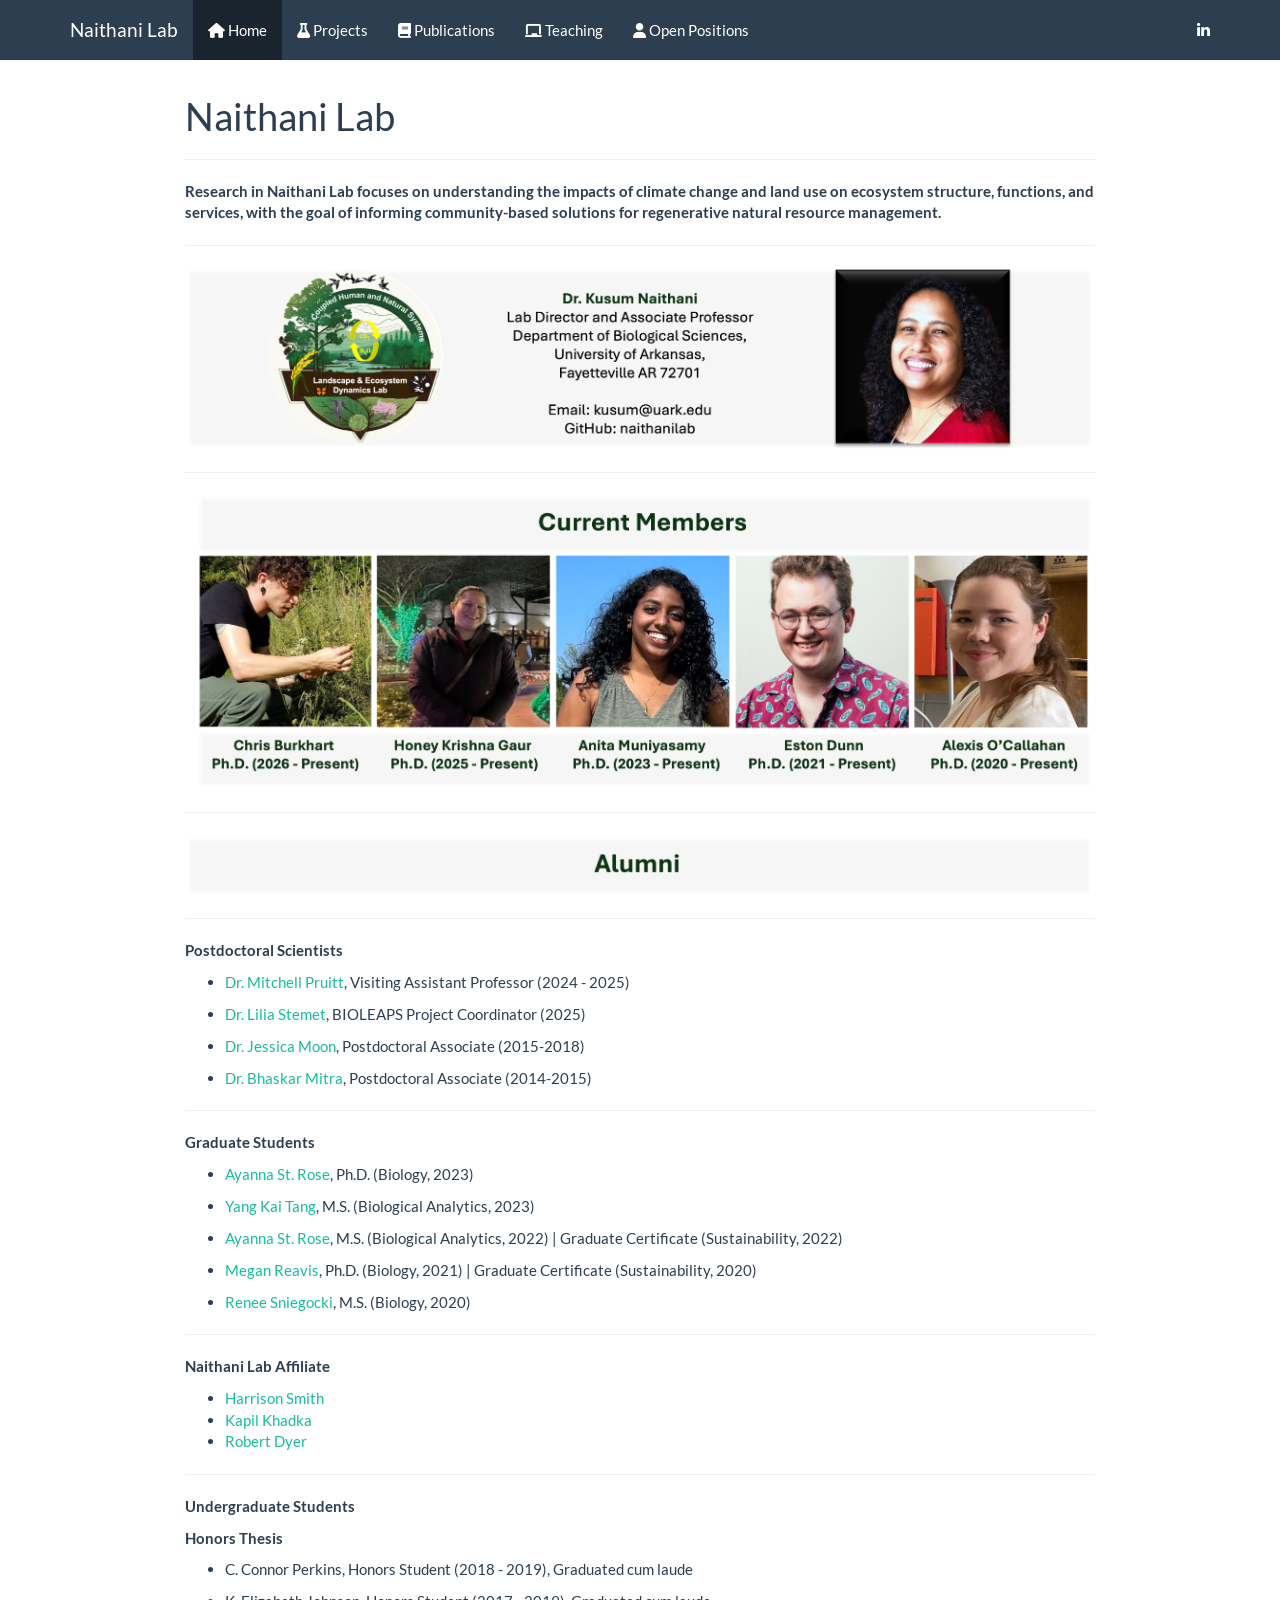
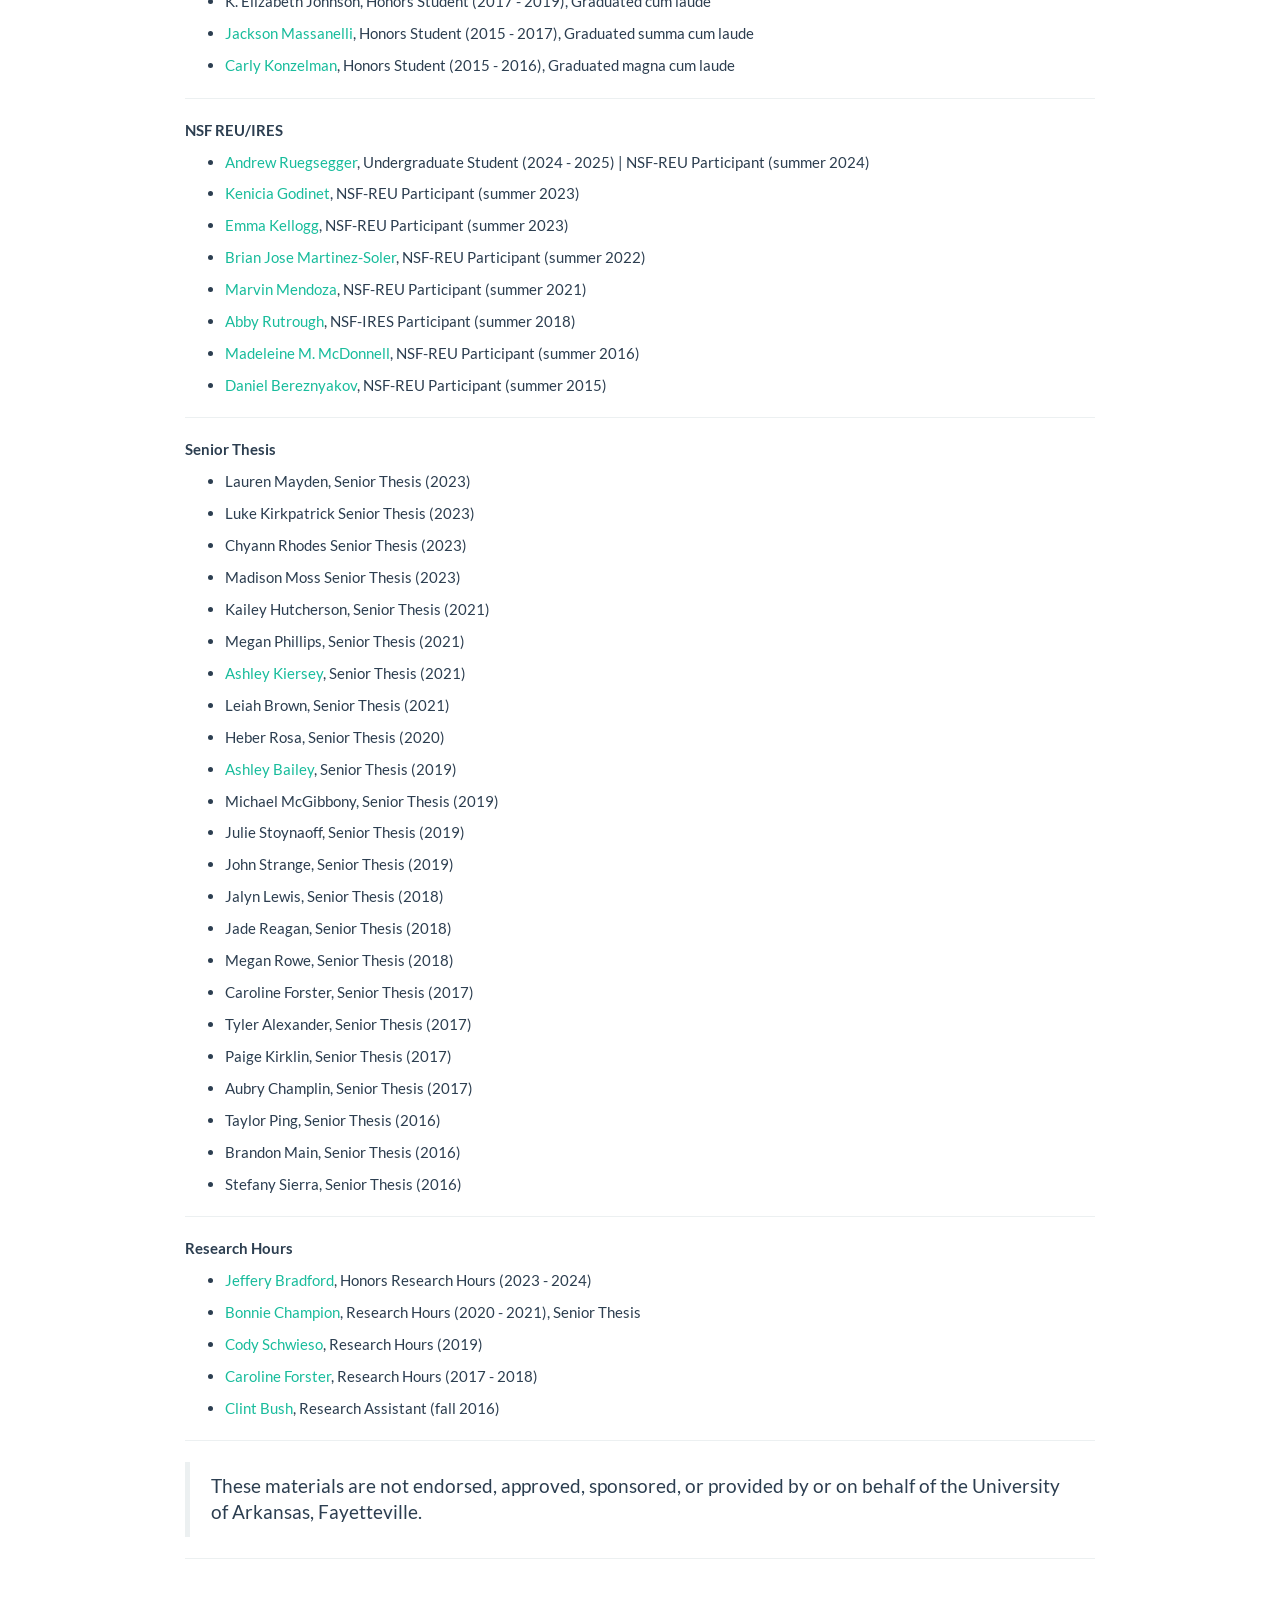
==== docs/index.html @ e6f2551a "update" ====
<!DOCTYPE html>

<html>

<head>

<meta charset="utf-8" />
<meta name="generator" content="pandoc" />
<meta http-equiv="X-UA-Compatible" content="IE=EDGE" />




<title>Naithani Lab</title>

<script src="site_libs/header-attrs-2.30/header-attrs.js"></script>
<script src="site_libs/jquery-3.6.0/jquery-3.6.0.min.js"></script>
<meta name="viewport" content="width=device-width, initial-scale=1" />
<link href="site_libs/bootstrap-3.3.5/css/flatly.min.css" rel="stylesheet" />
<script src="site_libs/bootstrap-3.3.5/js/bootstrap.min.js"></script>
<script src="site_libs/bootstrap-3.3.5/shim/html5shiv.min.js"></script>
<script src="site_libs/bootstrap-3.3.5/shim/respond.min.js"></script>
<style>h1 {font-size: 34px;}
       h1.title {font-size: 38px;}
       h2 {font-size: 30px;}
       h3 {font-size: 24px;}
       h4 {font-size: 18px;}
       h5 {font-size: 16px;}
       h6 {font-size: 12px;}
       code {color: inherit; background-color: rgba(0, 0, 0, 0.04);}
       pre:not([class]) { background-color: white }</style>
<script src="site_libs/navigation-1.1/tabsets.js"></script>
<link href="site_libs/highlightjs-9.12.0/default.css" rel="stylesheet" />
<script src="site_libs/highlightjs-9.12.0/highlight.js"></script>
<link href="site_libs/font-awesome-6.5.2/css/all.min.css" rel="stylesheet" />
<link href="site_libs/font-awesome-6.5.2/css/v4-shims.min.css" rel="stylesheet" />

<style type="text/css">
  code{white-space: pre-wrap;}
  span.smallcaps{font-variant: small-caps;}
  span.underline{text-decoration: underline;}
  div.column{display: inline-block; vertical-align: top; width: 50%;}
  div.hanging-indent{margin-left: 1.5em; text-indent: -1.5em;}
  ul.task-list{list-style: none;}
    </style>

<style type="text/css">code{white-space: pre;}</style>
<script type="text/javascript">
if (window.hljs) {
  hljs.configure({languages: []});
  hljs.initHighlightingOnLoad();
  if (document.readyState && document.readyState === "complete") {
    window.setTimeout(function() { hljs.initHighlighting(); }, 0);
  }
}
</script>









<style type = "text/css">
.main-container {
  max-width: 940px;
  margin-left: auto;
  margin-right: auto;
}
img {
  max-width:100%;
}
.tabbed-pane {
  padding-top: 12px;
}
.html-widget {
  margin-bottom: 20px;
}
button.code-folding-btn:focus {
  outline: none;
}
summary {
  display: list-item;
}
details > summary > p:only-child {
  display: inline;
}
pre code {
  padding: 0;
}
</style>


<style type="text/css">
.dropdown-submenu {
  position: relative;
}
.dropdown-submenu>.dropdown-menu {
  top: 0;
  left: 100%;
  margin-top: -6px;
  margin-left: -1px;
  border-radius: 0 6px 6px 6px;
}
.dropdown-submenu:hover>.dropdown-menu {
  display: block;
}
.dropdown-submenu>a:after {
  display: block;
  content: " ";
  float: right;
  width: 0;
  height: 0;
  border-color: transparent;
  border-style: solid;
  border-width: 5px 0 5px 5px;
  border-left-color: #cccccc;
  margin-top: 5px;
  margin-right: -10px;
}
.dropdown-submenu:hover>a:after {
  border-left-color: #adb5bd;
}
.dropdown-submenu.pull-left {
  float: none;
}
.dropdown-submenu.pull-left>.dropdown-menu {
  left: -100%;
  margin-left: 10px;
  border-radius: 6px 0 6px 6px;
}
</style>

<script type="text/javascript">
// manage active state of menu based on current page
$(document).ready(function () {
  // active menu anchor
  href = window.location.pathname
  href = href.substr(href.lastIndexOf('/') + 1)
  if (href === "")
    href = "index.html";
  var menuAnchor = $('a[href="' + href + '"]');

  // mark the anchor link active (and if it's in a dropdown, also mark that active)
  var dropdown = menuAnchor.closest('li.dropdown');
  if (window.bootstrap) { // Bootstrap 4+
    menuAnchor.addClass('active');
    dropdown.find('> .dropdown-toggle').addClass('active');
  } else { // Bootstrap 3
    menuAnchor.parent().addClass('active');
    dropdown.addClass('active');
  }

  // Navbar adjustments
  var navHeight = $(".navbar").first().height() + 15;
  var style = document.createElement('style');
  var pt = "padding-top: " + navHeight + "px; ";
  var mt = "margin-top: -" + navHeight + "px; ";
  var css = "";
  // offset scroll position for anchor links (for fixed navbar)
  for (var i = 1; i <= 6; i++) {
    css += ".section h" + i + "{ " + pt + mt + "}\n";
  }
  style.innerHTML = "body {" + pt + "padding-bottom: 40px; }\n" + css;
  document.head.appendChild(style);
});
</script>

<!-- tabsets -->

<style type="text/css">
.tabset-dropdown > .nav-tabs {
  display: inline-table;
  max-height: 500px;
  min-height: 44px;
  overflow-y: auto;
  border: 1px solid #ddd;
  border-radius: 4px;
}

.tabset-dropdown > .nav-tabs > li.active:before, .tabset-dropdown > .nav-tabs.nav-tabs-open:before {
  content: "\e259";
  font-family: 'Glyphicons Halflings';
  display: inline-block;
  padding: 10px;
  border-right: 1px solid #ddd;
}

.tabset-dropdown > .nav-tabs.nav-tabs-open > li.active:before {
  content: "\e258";
  font-family: 'Glyphicons Halflings';
  border: none;
}

.tabset-dropdown > .nav-tabs > li.active {
  display: block;
}

.tabset-dropdown > .nav-tabs > li > a,
.tabset-dropdown > .nav-tabs > li > a:focus,
.tabset-dropdown > .nav-tabs > li > a:hover {
  border: none;
  display: inline-block;
  border-radius: 4px;
  background-color: transparent;
}

.tabset-dropdown > .nav-tabs.nav-tabs-open > li {
  display: block;
  float: none;
}

.tabset-dropdown > .nav-tabs > li {
  display: none;
}
</style>

<!-- code folding -->




</head>

<body>


<div class="container-fluid main-container">




<div class="navbar navbar-default  navbar-fixed-top" role="navigation">
  <div class="container">
    <div class="navbar-header">
      <button type="button" class="navbar-toggle collapsed" data-toggle="collapse" data-bs-toggle="collapse" data-target="#navbar" data-bs-target="#navbar">
        <span class="icon-bar"></span>
        <span class="icon-bar"></span>
        <span class="icon-bar"></span>
      </button>
      <a class="navbar-brand" href="index.html">Naithani Lab</a>
    </div>
    <div id="navbar" class="navbar-collapse collapse">
      <ul class="nav navbar-nav">
        <li>
  <a href="index.html">
    <span class="fa fa-home"></span>
     
    Home
  </a>
</li>
<li>
  <a href="Projects.html">
    <span class="fa fa-flask"></span>
     
    Projects
  </a>
</li>
<li>
  <a href="Publications.html">
    <span class="fa fa-book"></span>
     
    Publications
  </a>
</li>
<li>
  <a href="Teaching.html">
    <span class="fa fa-chalkboard"></span>
     
    Teaching
  </a>
</li>
<li>
  <a href="Positions.html">
    <span class="fa fa-user"></span>
     
    Open Positions
  </a>
</li>
      </ul>
      <ul class="nav navbar-nav navbar-right">
        <li>
  <a href="https://www.linkedin.com/in/kusum-naithani-834ba013a/">
    <span class="fa fa-linkedin"></span>
     
  </a>
</li>
      </ul>
    </div><!--/.nav-collapse -->
  </div><!--/.container -->
</div><!--/.navbar -->

<div id="header">



<h1 class="title toc-ignore">Naithani Lab</h1>

</div>


<hr />
<p><strong>Research in Naithani Lab focuses on understanding the impacts
of climate change and land use on ecosystem structure, functions, and
services, with the goal of informing community-based solutions for
regenerative natural resource management.</strong></p>
<hr />
<p><img src="images/kusum.png" alt="" width="100%" style="display: block; margin: auto;" /></p>
<hr />
<p><img src="images/People.png" alt="" width="100%" style="display: block; margin: auto;" /></p>
<hr />
<p><img src="images/alumni.png" alt="" width="100%" style="display: block; margin: auto;" /></p>
<hr />
<p><strong>Postdoctoral Scientists</strong></p>
<ul>
<li><p><a
href="https://www.linkedin.com/in/mitchell-pruitt-ph-d-32411b59/">Dr. Mitchell
Pruitt</a>, Visiting Assistant Professor (2024 - 2025)</p></li>
<li><p><a href="https://www.linkedin.com/in/liliastemet/">Dr. Lilia
Stemet</a>, BIOLEAPS Project Coordinator (2025)</p></li>
<li><p><a
href="https://sites.google.com/view/jessicabmoon/people?authuser=0">Dr. Jessica
Moon</a>, Postdoctoral Associate (2015-2018)</p></li>
<li><p><a
href="https://www.linkedin.com/in/bhaskar-mitra-0652b227/">Dr. Bhaskar
Mitra</a>, Postdoctoral Associate (2014-2015)</p></li>
</ul>
<hr />
<p><strong>Graduate Students</strong></p>
<ul>
<li><p><a href="https://www.linkedin.com/in/strose-ayanna/">Ayanna
St. Rose</a>, Ph.D. (Biology, 2023)</p></li>
<li><p><a href="https://www.linkedin.com/in/yangkaitang/">Yang Kai
Tang</a>, M.S. (Biological Analytics, 2023)</p></li>
<li><p><a href="https://www.linkedin.com/in/strose-ayanna/">Ayanna
St. Rose</a>, M.S. (Biological Analytics, 2022) | Graduate Certificate
(Sustainability, 2022)</p></li>
<li><p><a href="https://www.linkedin.com/in/megan-reavis/">Megan
Reavis</a>, Ph.D. (Biology, 2021) | Graduate Certificate
(Sustainability, 2020)</p></li>
<li><p><a
href="https://www.linkedin.com/in/renee-sniegocki-55a557227/">Renee
Sniegocki</a>, M.S. (Biology, 2020)</p></li>
</ul>
<hr />
<p><strong>Naithani Lab Affiliate</strong></p>
<ul>
<li><a href="https://www.linkedin.com/in/harrison-w-smith/">Harrison
Smith</a></li>
<li><a href="https://www.linkedin.com/in/kapil-khadka-5898671b9/">Kapil
Khadka</a></li>
<li><a href="https://www.linkedin.com/in/robert-dyer-a64771231/">Robert
Dyer</a></li>
</ul>
<hr />
<p><strong>Undergraduate Students</strong></p>
<p><strong>Honors Thesis</strong></p>
<ul>
<li><p>C. Connor Perkins, Honors Student (2018 - 2019), Graduated cum
laude</p></li>
<li><p>K. Elizabeth Johnson, Honors Student (2017 - 2019), Graduated cum
laude</p></li>
<li><p><a
href="https://www.pearlandpediatrics.com/jackson-massanelli-md-faap">Jackson
Massanelli</a>, Honors Student (2015 - 2017), Graduated summa cum
laude</p></li>
<li><p><a
href="https://www.linkedin.com/in/carly-konzelman-863a7a1a1/">Carly
Konzelman</a>, Honors Student (2015 - 2016), Graduated magna cum
laude</p></li>
</ul>
<hr />
<p><strong>NSF REU/IRES</strong></p>
<ul>
<li><p><a
href="https://www.linkedin.com/in/andrew-ruegsegger-0431202ab/">Andrew
Ruegsegger</a>, Undergraduate Student (2024 - 2025) | NSF-REU
Participant (summer 2024)</p></li>
<li><p><a
href="https://www.linkedin.com/in/kenicia-godinet-b5a3a1301/">Kenicia
Godinet</a>, NSF-REU Participant (summer 2023)</p></li>
<li><p><a href="https://www.linkedin.com/in/emma-kellogg01/">Emma
Kellogg</a>, NSF-REU Participant (summer 2023)</p></li>
<li><p><a
href="https://www.linkedin.com/in/brian-mart%C3%ADnez-soler-986a1b223/">Brian
Jose Martinez-Soler</a>, NSF-REU Participant (summer 2022)</p></li>
<li><p><a
href="https://isletimmunoengineering.miami.edu/people/graduate-students/index.html">Marvin
Mendoza</a>, NSF-REU Participant (summer 2021)</p></li>
<li><p><a
href="https://www.linkedin.com/in/abigail-rutrough-694655139/">Abby
Rutrough</a>, NSF-IRES Participant (summer 2018)</p></li>
<li><p><a
href="https://www.linkedin.com/in/mmeadowsmcdonnell/">Madeleine M.
McDonnell</a>, NSF-REU Participant (summer 2016)</p></li>
<li><p><a href="https://www.linkedin.com/in/dbereznyakov/">Daniel
Bereznyakov</a>, NSF-REU Participant (summer 2015)</p></li>
</ul>
<hr />
<p><strong>Senior Thesis</strong></p>
<ul>
<li><p>Lauren Mayden, Senior Thesis (2023)</p></li>
<li><p>Luke Kirkpatrick Senior Thesis (2023)</p></li>
<li><p>Chyann Rhodes Senior Thesis (2023)</p></li>
<li><p>Madison Moss Senior Thesis (2023)</p></li>
<li><p>Kailey Hutcherson, Senior Thesis (2021)</p></li>
<li><p>Megan Phillips, Senior Thesis (2021)</p></li>
<li><p><a
href="https://www.linkedin.com/in/ashley-kiersey-paschal-5189436a/">Ashley
Kiersey</a>, Senior Thesis (2021)</p></li>
<li><p>Leiah Brown, Senior Thesis (2021)</p></li>
<li><p>Heber Rosa, Senior Thesis (2020)</p></li>
<li><p><a
href="https://www.linkedin.com/in/ashley-bailey-27a226198/">Ashley
Bailey</a>, Senior Thesis (2019)</p></li>
<li><p>Michael McGibbony, Senior Thesis (2019)</p></li>
<li><p>Julie Stoynaoff, Senior Thesis (2019)</p></li>
<li><p>John Strange, Senior Thesis (2019)</p></li>
<li><p>Jalyn Lewis, Senior Thesis (2018)</p></li>
<li><p>Jade Reagan, Senior Thesis (2018)</p></li>
<li><p>Megan Rowe, Senior Thesis (2018)</p></li>
<li><p>Caroline Forster, Senior Thesis (2017)</p></li>
<li><p>Tyler Alexander, Senior Thesis (2017)</p></li>
<li><p>Paige Kirklin, Senior Thesis (2017)</p></li>
<li><p>Aubry Champlin, Senior Thesis (2017)</p></li>
<li><p>Taylor Ping, Senior Thesis (2016)</p></li>
<li><p>Brandon Main, Senior Thesis (2016)</p></li>
<li><p>Stefany Sierra, Senior Thesis (2016)</p></li>
</ul>
<hr />
<p><strong>Research Hours</strong></p>
<ul>
<li><p><a
href="https://www.linkedin.com/in/jeffrey-bradford-46a373308/">Jeffery
Bradford</a>, Honors Research Hours (2023 - 2024)</p></li>
<li><p><a
href="https://www.linkedin.com/in/bonnie-champion-b0a670147/">Bonnie
Champion</a>, Research Hours (2020 - 2021), Senior Thesis</p></li>
<li><p><a
href="https://www.linkedin.com/in/cody-schwieso-146b18183/">Cody
Schwieso</a>, Research Hours (2019)</p></li>
<li><p><a
href="https://www.linkedin.com/in/caroline-forster-917878160/">Caroline
Forster</a>, Research Hours (2017 - 2018)</p></li>
<li><p><a href="https://www.linkedin.com/in/clint-bush-00ba86162/">Clint
Bush</a>, Research Assistant (fall 2016)</p></li>
</ul>
<hr />
<blockquote>
<p>These materials are not endorsed, approved, sponsored, or provided by
or on behalf of the University of Arkansas, Fayetteville.</p>
</blockquote>
<hr />




</div>

<script>

// add bootstrap table styles to pandoc tables
function bootstrapStylePandocTables() {
  $('tr.odd').parent('tbody').parent('table').addClass('table table-condensed');
}
$(document).ready(function () {
  bootstrapStylePandocTables();
});


</script>

<!-- tabsets -->

<script>
$(document).ready(function () {
  window.buildTabsets("TOC");
});

$(document).ready(function () {
  $('.tabset-dropdown > .nav-tabs > li').click(function () {
    $(this).parent().toggleClass('nav-tabs-open');
  });
});
</script>

<!-- code folding -->


<!-- dynamically load mathjax for compatibility with self-contained -->
<script>
  (function () {
    var script = document.createElement("script");
    script.type = "text/javascript";
    script.src  = "https://mathjax.rstudio.com/latest/MathJax.js?config=TeX-AMS-MML_HTMLorMML";
    document.getElementsByTagName("head")[0].appendChild(script);
  })();
</script>

</body>
</html>
---- docs/site_libs/bootstrap-3.3.5/css/flatly.min.css ----
@font-face {
  font-family: 'Lato';
  font-style: normal;
  font-weight: 400;
  src: url(fonts/Lato.ttf) format('truetype');
}
@font-face {
  font-family: 'Lato';
  font-style: normal;
  font-weight: 700;
  src: url(fonts/LatoBold.ttf) format('truetype');
}
@font-face {
  font-family: 'Lato';
  font-style: italic;
  font-weight: 400;
  src: url(fonts/LatoItalic.ttf) format('truetype');
}

/*!
 * bootswatch v3.3.6
 * Homepage: http://bootswatch.com
 * Copyright 2012-2015 Thomas Park
 * Licensed under MIT
 * Based on Bootstrap
*//*!
 * Bootstrap v3.3.6 (http://getbootstrap.com)
 * Copyright 2011-2015 Twitter, Inc.
 * Licensed under MIT (https://github.com/twbs/bootstrap/blob/master/LICENSE)
 *//*! normalize.css v3.0.3 | MIT License | github.com/necolas/normalize.css */html{font-family:sans-serif;-ms-text-size-adjust:100%;-webkit-text-size-adjust:100%}body{margin:0}article,aside,details,figcaption,figure,footer,header,hgroup,main,menu,nav,section,summary{display:block}audio,canvas,progress,video{display:inline-block;vertical-align:baseline}audio:not([controls]){display:none;height:0}[hidden],template{display:none}a{background-color:transparent}a:active,a:hover{outline:0}abbr[title]{border-bottom:1px dotted}b,strong{font-weight:bold}dfn{font-style:italic}h1{font-size:2em;margin:0.67em 0}mark{background:#ff0;color:#000}small{font-size:80%}sub,sup{font-size:75%;line-height:0;position:relative;vertical-align:baseline}sup{top:-0.5em}sub{bottom:-0.25em}img{border:0}svg:not(:root){overflow:hidden}figure{margin:1em 40px}hr{-webkit-box-sizing:content-box;-moz-box-sizing:content-box;box-sizing:content-box;height:0}pre{overflow:auto}code,kbd,pre,samp{font-family:monospace, monospace;font-size:1em}button,input,optgroup,select,textarea{color:inherit;font:inherit;margin:0}button{overflow:visible}button,select{text-transform:none}button,html input[type="button"],input[type="reset"],input[type="submit"]{-webkit-appearance:button;cursor:pointer}button[disabled],html input[disabled]{cursor:default}button::-moz-focus-inner,input::-moz-focus-inner{border:0;padding:0}input{line-height:normal}input[type="checkbox"],input[type="radio"]{-webkit-box-sizing:border-box;-moz-box-sizing:border-box;box-sizing:border-box;padding:0}input[type="number"]::-webkit-inner-spin-button,input[type="number"]::-webkit-outer-spin-button{height:auto}input[type="search"]{-webkit-appearance:textfield;-webkit-box-sizing:content-box;-moz-box-sizing:content-box;box-sizing:content-box}input[type="search"]::-webkit-search-cancel-button,input[type="search"]::-webkit-search-decoration{-webkit-appearance:none}fieldset{border:1px solid #c0c0c0;margin:0 2px;padding:0.35em 0.625em 0.75em}legend{border:0;padding:0}textarea{overflow:auto}optgroup{font-weight:bold}table{border-collapse:collapse;border-spacing:0}td,th{padding:0}/*! Source: https://github.com/h5bp/html5-boilerplate/blob/master/src/css/main.css */@media print{*,*:before,*:after{background:transparent !important;color:#000 !important;-webkit-box-shadow:none !important;box-shadow:none !important;text-shadow:none !important}a,a:visited{text-decoration:underline}a[href]:after{content:" (" attr(href) ")"}abbr[title]:after{content:" (" attr(title) ")"}a[href^="#"]:after,a[href^="javascript:"]:after{content:""}pre,blockquote{border:1px solid #999;page-break-inside:avoid}thead{display:table-header-group}tr,img{page-break-inside:avoid}img{max-width:100% !important}p,h2,h3{orphans:3;widows:3}h2,h3{page-break-after:avoid}.navbar{display:none}.btn>.caret,.dropup>.btn>.caret{border-top-color:#000 !important}.label{border:1px solid #000}.table{border-collapse:collapse !important}.table td,.table th{background-color:#fff !important}.table-bordered th,.table-bordered td{border:1px solid #ddd !important}}@font-face{font-family:'Glyphicons Halflings';src:url('../fonts/glyphicons-halflings-regular.eot');src:url('../fonts/glyphicons-halflings-regular.eot?#iefix') format('embedded-opentype'),url('../fonts/glyphicons-halflings-regular.woff') format('woff'),url('../fonts/glyphicons-halflings-regular.ttf') format('truetype'),url('../fonts/glyphicons-halflings-regular.svg#glyphicons_halflingsregular') format('svg')}.glyphicon{position:relative;top:1px;display:inline-block;font-family:'Glyphicons Halflings';font-style:normal;font-weight:normal;line-height:1;-webkit-font-smoothing:antialiased;-moz-osx-font-smoothing:grayscale}.glyphicon-asterisk:before{content:"\002a"}.glyphicon-plus:before{content:"\002b"}.glyphicon-euro:before,.glyphicon-eur:before{content:"\20ac"}.glyphicon-minus:before{content:"\2212"}.glyphicon-cloud:before{content:"\2601"}.glyphicon-envelope:before{content:"\2709"}.glyphicon-pencil:before{content:"\270f"}.glyphicon-glass:before{content:"\e001"}.glyphicon-music:before{content:"\e002"}.glyphicon-search:before{content:"\e003"}.glyphicon-heart:before{content:"\e005"}.glyphicon-star:before{content:"\e006"}.glyphicon-star-empty:before{content:"\e007"}.glyphicon-user:before{content:"\e008"}.glyphicon-film:before{content:"\e009"}.glyphicon-th-large:before{content:"\e010"}.glyphicon-th:before{content:"\e011"}.glyphicon-th-list:before{content:"\e012"}.glyphicon-ok:before{content:"\e013"}.glyphicon-remove:before{content:"\e014"}.glyphicon-zoom-in:before{content:"\e015"}.glyphicon-zoom-out:before{content:"\e016"}.glyphicon-off:before{content:"\e017"}.glyphicon-signal:before{content:"\e018"}.glyphicon-cog:before{content:"\e019"}.glyphicon-trash:before{content:"\e020"}.glyphicon-home:before{content:"\e021"}.glyphicon-file:before{content:"\e022"}.glyphicon-time:before{content:"\e023"}.glyphicon-road:before{content:"\e024"}.glyphicon-download-alt:before{content:"\e025"}.glyphicon-download:before{content:"\e026"}.glyphicon-upload:before{content:"\e027"}.glyphicon-inbox:before{content:"\e028"}.glyphicon-play-circle:before{content:"\e029"}.glyphicon-repeat:before{content:"\e030"}.glyphicon-refresh:before{content:"\e031"}.glyphicon-list-alt:before{content:"\e032"}.glyphicon-lock:before{content:"\e033"}.glyphicon-flag:before{content:"\e034"}.glyphicon-headphones:before{content:"\e035"}.glyphicon-volume-off:before{content:"\e036"}.glyphicon-volume-down:before{content:"\e037"}.glyphicon-volume-up:before{content:"\e038"}.glyphicon-qrcode:before{content:"\e039"}.glyphicon-barcode:before{content:"\e040"}.glyphicon-tag:before{content:"\e041"}.glyphicon-tags:before{content:"\e042"}.glyphicon-book:before{content:"\e043"}.glyphicon-bookmark:before{content:"\e044"}.glyphicon-print:before{content:"\e045"}.glyphicon-camera:before{content:"\e046"}.glyphicon-font:before{content:"\e047"}.glyphicon-bold:before{content:"\e048"}.glyphicon-italic:before{content:"\e049"}.glyphicon-text-height:before{content:"\e050"}.glyphicon-text-width:before{content:"\e051"}.glyphicon-align-left:before{content:"\e052"}.glyphicon-align-center:before{content:"\e053"}.glyphicon-align-right:before{content:"\e054"}.glyphicon-align-justify:before{content:"\e055"}.glyphicon-list:before{content:"\e056"}.glyphicon-indent-left:before{content:"\e057"}.glyphicon-indent-right:before{content:"\e058"}.glyphicon-facetime-video:before{content:"\e059"}.glyphicon-picture:before{content:"\e060"}.glyphicon-map-marker:before{content:"\e062"}.glyphicon-adjust:before{content:"\e063"}.glyphicon-tint:before{content:"\e064"}.glyphicon-edit:before{content:"\e065"}.glyphicon-share:before{content:"\e066"}.glyphicon-check:before{content:"\e067"}.glyphicon-move:before{content:"\e068"}.glyphicon-step-backward:before{content:"\e069"}.glyphicon-fast-backward:before{content:"\e070"}.glyphicon-backward:before{content:"\e071"}.glyphicon-play:before{content:"\e072"}.glyphicon-pause:before{content:"\e073"}.glyphicon-stop:before{content:"\e074"}.glyphicon-forward:before{content:"\e075"}.glyphicon-fast-forward:before{content:"\e076"}.glyphicon-step-forward:before{content:"\e077"}.glyphicon-eject:before{content:"\e078"}.glyphicon-chevron-left:before{content:"\e079"}.glyphicon-chevron-right:before{content:"\e080"}.glyphicon-plus-sign:before{content:"\e081"}.glyphicon-minus-sign:before{content:"\e082"}.glyphicon-remove-sign:before{content:"\e083"}.glyphicon-ok-sign:before{content:"\e084"}.glyphicon-question-sign:before{content:"\e085"}.glyphicon-info-sign:before{content:"\e086"}.glyphicon-screenshot:before{content:"\e087"}.glyphicon-remove-circle:before{content:"\e088"}.glyphicon-ok-circle:before{content:"\e089"}.glyphicon-ban-circle:before{content:"\e090"}.glyphicon-arrow-left:before{content:"\e091"}.glyphicon-arrow-right:before{content:"\e092"}.glyphicon-arrow-up:before{content:"\e093"}.glyphicon-arrow-down:before{content:"\e094"}.glyphicon-share-alt:before{content:"\e095"}.glyphicon-resize-full:before{content:"\e096"}.glyphicon-resize-small:before{content:"\e097"}.glyphicon-exclamation-sign:before{content:"\e101"}.glyphicon-gift:before{content:"\e102"}.glyphicon-leaf:before{content:"\e103"}.glyphicon-fire:before{content:"\e104"}.glyphicon-eye-open:before{content:"\e105"}.glyphicon-eye-close:before{content:"\e106"}.glyphicon-warning-sign:before{content:"\e107"}.glyphicon-plane:before{content:"\e108"}.glyphicon-calendar:before{content:"\e109"}.glyphicon-random:before{content:"\e110"}.glyphicon-comment:before{content:"\e111"}.glyphicon-magnet:before{content:"\e112"}.glyphicon-chevron-up:before{content:"\e113"}.glyphicon-chevron-down:before{content:"\e114"}.glyphicon-retweet:before{content:"\e115"}.glyphicon-shopping-cart:before{content:"\e116"}.glyphicon-folder-close:before{content:"\e117"}.glyphicon-folder-open:before{content:"\e118"}.glyphicon-resize-vertical:before{content:"\e119"}.glyphicon-resize-horizontal:before{content:"\e120"}.glyphicon-hdd:before{content:"\e121"}.glyphicon-bullhorn:before{content:"\e122"}.glyphicon-bell:before{content:"\e123"}.glyphicon-certificate:before{content:"\e124"}.glyphicon-thumbs-up:before{content:"\e125"}.glyphicon-thumbs-down:before{content:"\e126"}.glyphicon-hand-right:before{content:"\e127"}.glyphicon-hand-left:before{content:"\e128"}.glyphicon-hand-up:before{content:"\e129"}.glyphicon-hand-down:before{content:"\e130"}.glyphicon-circle-arrow-right:before{content:"\e131"}.glyphicon-circle-arrow-left:before{content:"\e132"}.glyphicon-circle-arrow-up:before{content:"\e133"}.glyphicon-circle-arrow-down:before{content:"\e134"}.glyphicon-globe:before{content:"\e135"}.glyphicon-wrench:before{content:"\e136"}.glyphicon-tasks:before{content:"\e137"}.glyphicon-filter:before{content:"\e138"}.glyphicon-briefcase:before{content:"\e139"}.glyphicon-fullscreen:before{content:"\e140"}.glyphicon-dashboard:before{content:"\e141"}.glyphicon-paperclip:before{content:"\e142"}.glyphicon-heart-empty:before{content:"\e143"}.glyphicon-link:before{content:"\e144"}.glyphicon-phone:before{content:"\e145"}.glyphicon-pushpin:before{content:"\e146"}.glyphicon-usd:before{content:"\e148"}.glyphicon-gbp:before{content:"\e149"}.glyphicon-sort:before{content:"\e150"}.glyphicon-sort-by-alphabet:before{content:"\e151"}.glyphicon-sort-by-alphabet-alt:before{content:"\e152"}.glyphicon-sort-by-order:before{content:"\e153"}.glyphicon-sort-by-order-alt:before{content:"\e154"}.glyphicon-sort-by-attributes:before{content:"\e155"}.glyphicon-sort-by-attributes-alt:before{content:"\e156"}.glyphicon-unchecked:before{content:"\e157"}.glyphicon-expand:before{content:"\e158"}.glyphicon-collapse-down:before{content:"\e159"}.glyphicon-collapse-up:before{content:"\e160"}.glyphicon-log-in:before{content:"\e161"}.glyphicon-flash:before{content:"\e162"}.glyphicon-log-out:before{content:"\e163"}.glyphicon-new-window:before{content:"\e164"}.glyphicon-record:before{content:"\e165"}.glyphicon-save:before{content:"\e166"}.glyphicon-open:before{content:"\e167"}.glyphicon-saved:before{content:"\e168"}.glyphicon-import:before{content:"\e169"}.glyphicon-export:before{content:"\e170"}.glyphicon-send:before{content:"\e171"}.glyphicon-floppy-disk:before{content:"\e172"}.glyphicon-floppy-saved:before{content:"\e173"}.glyphicon-floppy-remove:before{content:"\e174"}.glyphicon-floppy-save:before{content:"\e175"}.glyphicon-floppy-open:before{content:"\e176"}.glyphicon-credit-card:before{content:"\e177"}.glyphicon-transfer:before{content:"\e178"}.glyphicon-cutlery:before{content:"\e179"}.glyphicon-header:before{content:"\e180"}.glyphicon-compressed:before{content:"\e181"}.glyphicon-earphone:before{content:"\e182"}.glyphicon-phone-alt:before{content:"\e183"}.glyphicon-tower:before{content:"\e184"}.glyphicon-stats:before{content:"\e185"}.glyphicon-sd-video:before{content:"\e186"}.glyphicon-hd-video:before{content:"\e187"}.glyphicon-subtitles:before{content:"\e188"}.glyphicon-sound-stereo:before{content:"\e189"}.glyphicon-sound-dolby:before{content:"\e190"}.glyphicon-sound-5-1:before{content:"\e191"}.glyphicon-sound-6-1:before{content:"\e192"}.glyphicon-sound-7-1:before{content:"\e193"}.glyphicon-copyright-mark:before{content:"\e194"}.glyphicon-registration-mark:before{content:"\e195"}.glyphicon-cloud-download:before{content:"\e197"}.glyphicon-cloud-upload:before{content:"\e198"}.glyphicon-tree-conifer:before{content:"\e199"}.glyphicon-tree-deciduous:before{content:"\e200"}.glyphicon-cd:before{content:"\e201"}.glyphicon-save-file:before{content:"\e202"}.glyphicon-open-file:before{content:"\e203"}.glyphicon-level-up:before{content:"\e204"}.glyphicon-copy:before{content:"\e205"}.glyphicon-paste:before{content:"\e206"}.glyphicon-alert:before{content:"\e209"}.glyphicon-equalizer:before{content:"\e210"}.glyphicon-king:before{content:"\e211"}.glyphicon-queen:before{content:"\e212"}.glyphicon-pawn:before{content:"\e213"}.glyphicon-bishop:before{content:"\e214"}.glyphicon-knight:before{content:"\e215"}.glyphicon-baby-formula:before{content:"\e216"}.glyphicon-tent:before{content:"\26fa"}.glyphicon-blackboard:before{content:"\e218"}.glyphicon-bed:before{content:"\e219"}.glyphicon-apple:before{content:"\f8ff"}.glyphicon-erase:before{content:"\e221"}.glyphicon-hourglass:before{content:"\231b"}.glyphicon-lamp:before{content:"\e223"}.glyphicon-duplicate:before{content:"\e224"}.glyphicon-piggy-bank:before{content:"\e225"}.glyphicon-scissors:before{content:"\e226"}.glyphicon-bitcoin:before{content:"\e227"}.glyphicon-btc:before{content:"\e227"}.glyphicon-xbt:before{content:"\e227"}.glyphicon-yen:before{content:"\00a5"}.glyphicon-jpy:before{content:"\00a5"}.glyphicon-ruble:before{content:"\20bd"}.glyphicon-rub:before{content:"\20bd"}.glyphicon-scale:before{content:"\e230"}.glyphicon-ice-lolly:before{content:"\e231"}.glyphicon-ice-lolly-tasted:before{content:"\e232"}.glyphicon-education:before{content:"\e233"}.glyphicon-option-horizontal:before{content:"\e234"}.glyphicon-option-vertical:before{content:"\e235"}.glyphicon-menu-hamburger:before{content:"\e236"}.glyphicon-modal-window:before{content:"\e237"}.glyphicon-oil:before{content:"\e238"}.glyphicon-grain:before{content:"\e239"}.glyphicon-sunglasses:before{content:"\e240"}.glyphicon-text-size:before{content:"\e241"}.glyphicon-text-color:before{content:"\e242"}.glyphicon-text-background:before{content:"\e243"}.glyphicon-object-align-top:before{content:"\e244"}.glyphicon-object-align-bottom:before{content:"\e245"}.glyphicon-object-align-horizontal:before{content:"\e246"}.glyphicon-object-align-left:before{content:"\e247"}.glyphicon-object-align-vertical:before{content:"\e248"}.glyphicon-object-align-right:before{content:"\e249"}.glyphicon-triangle-right:before{content:"\e250"}.glyphicon-triangle-left:before{content:"\e251"}.glyphicon-triangle-bottom:before{content:"\e252"}.glyphicon-triangle-top:before{content:"\e253"}.glyphicon-console:before{content:"\e254"}.glyphicon-superscript:before{content:"\e255"}.glyphicon-subscript:before{content:"\e256"}.glyphicon-menu-left:before{content:"\e257"}.glyphicon-menu-right:before{content:"\e258"}.glyphicon-menu-down:before{content:"\e259"}.glyphicon-menu-up:before{content:"\e260"}*{-webkit-box-sizing:border-box;-moz-box-sizing:border-box;box-sizing:border-box}*:before,*:after{-webkit-box-sizing:border-box;-moz-box-sizing:border-box;box-sizing:border-box}html{font-size:10px;-webkit-tap-highlight-color:rgba(0,0,0,0)}body{font-family:"Lato","Helvetica Neue",Helvetica,Arial,sans-serif;font-size:15px;line-height:1.42857143;color:#2c3e50;background-color:#ffffff}input,button,select,textarea{font-family:inherit;font-size:inherit;line-height:inherit}a{color:#18bc9c;text-decoration:none}a:hover,a:focus{color:#18bc9c;text-decoration:underline}a:focus{outline:thin dotted;outline:5px auto -webkit-focus-ring-color;outline-offset:-2px}figure{margin:0}img{vertical-align:middle}.img-responsive,.thumbnail>img,.thumbnail a>img,.carousel-inner>.item>img,.carousel-inner>.item>a>img{display:block;max-width:100%;height:auto}.img-rounded{border-radius:6px}.img-thumbnail{padding:4px;line-height:1.42857143;background-color:#ffffff;border:1px solid #ecf0f1;border-radius:4px;-webkit-transition:all .2s ease-in-out;-o-transition:all .2s ease-in-out;transition:all .2s ease-in-out;display:inline-block;max-width:100%;height:auto}.img-circle{border-radius:50%}hr{margin-top:21px;margin-bottom:21px;border:0;border-top:1px solid #ecf0f1}.sr-only{position:absolute;width:1px;height:1px;margin:-1px;padding:0;overflow:hidden;clip:rect(0, 0, 0, 0);border:0}.sr-only-focusable:active,.sr-only-focusable:focus{position:static;width:auto;height:auto;margin:0;overflow:visible;clip:auto}[role="button"]{cursor:pointer}h1,h2,h3,h4,h5,h6,.h1,.h2,.h3,.h4,.h5,.h6{font-family:"Lato","Helvetica Neue",Helvetica,Arial,sans-serif;font-weight:400;line-height:1.1;color:inherit}h1 small,h2 small,h3 small,h4 small,h5 small,h6 small,.h1 small,.h2 small,.h3 small,.h4 small,.h5 small,.h6 small,h1 .small,h2 .small,h3 .small,h4 .small,h5 .small,h6 .small,.h1 .small,.h2 .small,.h3 .small,.h4 .small,.h5 .small,.h6 .small{font-weight:normal;line-height:1;color:#b4bcc2}h1,.h1,h2,.h2,h3,.h3{margin-top:21px;margin-bottom:10.5px}h1 small,.h1 small,h2 small,.h2 small,h3 small,.h3 small,h1 .small,.h1 .small,h2 .small,.h2 .small,h3 .small,.h3 .small{font-size:65%}h4,.h4,h5,.h5,h6,.h6{margin-top:10.5px;margin-bottom:10.5px}h4 small,.h4 small,h5 small,.h5 small,h6 small,.h6 small,h4 .small,.h4 .small,h5 .small,.h5 .small,h6 .small,.h6 .small{font-size:75%}h1,.h1{font-size:39px}h2,.h2{font-size:32px}h3,.h3{font-size:26px}h4,.h4{font-size:19px}h5,.h5{font-size:15px}h6,.h6{font-size:13px}p{margin:0 0 10.5px}.lead{margin-bottom:21px;font-size:17px;font-weight:300;line-height:1.4}@media (min-width:768px){.lead{font-size:22.5px}}small,.small{font-size:86%}mark,.mark{background-color:#f39c12;padding:.2em}.text-left{text-align:left}.text-right{text-align:right}.text-center{text-align:center}.text-justify{text-align:justify}.text-nowrap{white-space:nowrap}.text-lowercase{text-transform:lowercase}.text-uppercase{text-transform:uppercase}.text-capitalize{text-transform:capitalize}.text-muted{color:#b4bcc2}.text-primary{color:#2c3e50}a.text-primary:hover,a.text-primary:focus{color:#1a242f}.text-success{color:#ffffff}a.text-success:hover,a.text-success:focus{color:#e6e6e6}.text-info{color:#ffffff}a.text-info:hover,a.text-info:focus{color:#e6e6e6}.text-warning{color:#ffffff}a.text-warning:hover,a.text-warning:focus{color:#e6e6e6}.text-danger{color:#ffffff}a.text-danger:hover,a.text-danger:focus{color:#e6e6e6}.bg-primary{color:#fff;background-color:#2c3e50}a.bg-primary:hover,a.bg-primary:focus{background-color:#1a242f}.bg-success{background-color:#18bc9c}a.bg-success:hover,a.bg-success:focus{background-color:#128f76}.bg-info{background-color:#3498db}a.bg-info:hover,a.bg-info:focus{background-color:#217dbb}.bg-warning{background-color:#f39c12}a.bg-warning:hover,a.bg-warning:focus{background-color:#c87f0a}.bg-danger{background-color:#e74c3c}a.bg-danger:hover,a.bg-danger:focus{background-color:#d62c1a}.page-header{padding-bottom:9.5px;margin:42px 0 21px;border-bottom:1px solid transparent}ul,ol{margin-top:0;margin-bottom:10.5px}ul ul,ol ul,ul ol,ol ol{margin-bottom:0}.list-unstyled{padding-left:0;list-style:none}.list-inline{padding-left:0;list-style:none;margin-left:-5px}.list-inline>li{display:inline-block;padding-left:5px;padding-right:5px}dl{margin-top:0;margin-bottom:21px}dt,dd{line-height:1.42857143}dt{font-weight:bold}dd{margin-left:0}@media (min-width:768px){.dl-horizontal dt{float:left;width:160px;clear:left;text-align:right;overflow:hidden;text-overflow:ellipsis;white-space:nowrap}.dl-horizontal dd{margin-left:180px}}abbr[title],abbr[data-original-title]{cursor:help;border-bottom:1px dotted #b4bcc2}.initialism{font-size:90%;text-transform:uppercase}blockquote{padding:10.5px 21px;margin:0 0 21px;font-size:18.75px;border-left:5px solid #ecf0f1}blockquote p:last-child,blockquote ul:last-child,blockquote ol:last-child{margin-bottom:0}blockquote footer,blockquote small,blockquote .small{display:block;font-size:80%;line-height:1.42857143;color:#b4bcc2}blockquote footer:before,blockquote small:before,blockquote .small:before{content:'\2014 \00A0'}.blockquote-reverse,blockquote.pull-right{padding-right:15px;padding-left:0;border-right:5px solid #ecf0f1;border-left:0;text-align:right}.blockquote-reverse footer:before,blockquote.pull-right footer:before,.blockquote-reverse small:before,blockquote.pull-right small:before,.blockquote-reverse .small:before,blockquote.pull-right .small:before{content:''}.blockquote-reverse footer:after,blockquote.pull-right footer:after,.blockquote-reverse small:after,blockquote.pull-right small:after,.blockquote-reverse .small:after,blockquote.pull-right .small:after{content:'\00A0 \2014'}address{margin-bottom:21px;font-style:normal;line-height:1.42857143}code,kbd,pre,samp{font-family:monospace}code{padding:2px 4px;font-size:90%;color:#c7254e;background-color:#f9f2f4;border-radius:4px}kbd{padding:2px 4px;font-size:90%;color:#ffffff;background-color:#333333;border-radius:3px;-webkit-box-shadow:inset 0 -1px 0 rgba(0,0,0,0.25);box-shadow:inset 0 -1px 0 rgba(0,0,0,0.25)}kbd kbd{padding:0;font-size:100%;font-weight:bold;-webkit-box-shadow:none;box-shadow:none}pre{display:block;padding:10px;margin:0 0 10.5px;font-size:14px;line-height:1.42857143;word-break:break-all;word-wrap:break-word;color:#7b8a8b;background-color:#ecf0f1;border:1px solid #cccccc;border-radius:4px}pre code{padding:0;font-size:inherit;color:inherit;white-space:pre-wrap;background-color:transparent;border-radius:0}.pre-scrollable{max-height:340px;overflow-y:scroll}.container{margin-right:auto;margin-left:auto;padding-left:15px;padding-right:15px}@media (min-width:768px){.container{width:750px}}@media (min-width:992px){.container{width:970px}}@media (min-width:1200px){.container{width:1170px}}.container-fluid{margin-right:auto;margin-left:auto;padding-left:15px;padding-right:15px}.row{margin-left:-15px;margin-right:-15px}.col-xs-1,.col-sm-1,.col-md-1,.col-lg-1,.col-xs-2,.col-sm-2,.col-md-2,.col-lg-2,.col-xs-3,.col-sm-3,.col-md-3,.col-lg-3,.col-xs-4,.col-sm-4,.col-md-4,.col-lg-4,.col-xs-5,.col-sm-5,.col-md-5,.col-lg-5,.col-xs-6,.col-sm-6,.col-md-6,.col-lg-6,.col-xs-7,.col-sm-7,.col-md-7,.col-lg-7,.col-xs-8,.col-sm-8,.col-md-8,.col-lg-8,.col-xs-9,.col-sm-9,.col-md-9,.col-lg-9,.col-xs-10,.col-sm-10,.col-md-10,.col-lg-10,.col-xs-11,.col-sm-11,.col-md-11,.col-lg-11,.col-xs-12,.col-sm-12,.col-md-12,.col-lg-12{position:relative;min-height:1px;padding-left:15px;padding-right:15px}.col-xs-1,.col-xs-2,.col-xs-3,.col-xs-4,.col-xs-5,.col-xs-6,.col-xs-7,.col-xs-8,.col-xs-9,.col-xs-10,.col-xs-11,.col-xs-12{float:left}.col-xs-12{width:100%}.col-xs-11{width:91.66666667%}.col-xs-10{width:83.33333333%}.col-xs-9{width:75%}.col-xs-8{width:66.66666667%}.col-xs-7{width:58.33333333%}.col-xs-6{width:50%}.col-xs-5{width:41.66666667%}.col-xs-4{width:33.33333333%}.col-xs-3{width:25%}.col-xs-2{width:16.66666667%}.col-xs-1{width:8.33333333%}.col-xs-pull-12{right:100%}.col-xs-pull-11{right:91.66666667%}.col-xs-pull-10{right:83.33333333%}.col-xs-pull-9{right:75%}.col-xs-pull-8{right:66.66666667%}.col-xs-pull-7{right:58.33333333%}.col-xs-pull-6{right:50%}.col-xs-pull-5{right:41.66666667%}.col-xs-pull-4{right:33.33333333%}.col-xs-pull-3{right:25%}.col-xs-pull-2{right:16.66666667%}.col-xs-pull-1{right:8.33333333%}.col-xs-pull-0{right:auto}.col-xs-push-12{left:100%}.col-xs-push-11{left:91.66666667%}.col-xs-push-10{left:83.33333333%}.col-xs-push-9{left:75%}.col-xs-push-8{left:66.66666667%}.col-xs-push-7{left:58.33333333%}.col-xs-push-6{left:50%}.col-xs-push-5{left:41.66666667%}.col-xs-push-4{left:33.33333333%}.col-xs-push-3{left:25%}.col-xs-push-2{left:16.66666667%}.col-xs-push-1{left:8.33333333%}.col-xs-push-0{left:auto}.col-xs-offset-12{margin-left:100%}.col-xs-offset-11{margin-left:91.66666667%}.col-xs-offset-10{margin-left:83.33333333%}.col-xs-offset-9{margin-left:75%}.col-xs-offset-8{margin-left:66.66666667%}.col-xs-offset-7{margin-left:58.33333333%}.col-xs-offset-6{margin-left:50%}.col-xs-offset-5{margin-left:41.66666667%}.col-xs-offset-4{margin-left:33.33333333%}.col-xs-offset-3{margin-left:25%}.col-xs-offset-2{margin-left:16.66666667%}.col-xs-offset-1{margin-left:8.33333333%}.col-xs-offset-0{margin-left:0%}@media (min-width:768px){.col-sm-1,.col-sm-2,.col-sm-3,.col-sm-4,.col-sm-5,.col-sm-6,.col-sm-7,.col-sm-8,.col-sm-9,.col-sm-10,.col-sm-11,.col-sm-12{float:left}.col-sm-12{width:100%}.col-sm-11{width:91.66666667%}.col-sm-10{width:83.33333333%}.col-sm-9{width:75%}.col-sm-8{width:66.66666667%}.col-sm-7{width:58.33333333%}.col-sm-6{width:50%}.col-sm-5{width:41.66666667%}.col-sm-4{width:33.33333333%}.col-sm-3{width:25%}.col-sm-2{width:16.66666667%}.col-sm-1{width:8.33333333%}.col-sm-pull-12{right:100%}.col-sm-pull-11{right:91.66666667%}.col-sm-pull-10{right:83.33333333%}.col-sm-pull-9{right:75%}.col-sm-pull-8{right:66.66666667%}.col-sm-pull-7{right:58.33333333%}.col-sm-pull-6{right:50%}.col-sm-pull-5{right:41.66666667%}.col-sm-pull-4{right:33.33333333%}.col-sm-pull-3{right:25%}.col-sm-pull-2{right:16.66666667%}.col-sm-pull-1{right:8.33333333%}.col-sm-pull-0{right:auto}.col-sm-push-12{left:100%}.col-sm-push-11{left:91.66666667%}.col-sm-push-10{left:83.33333333%}.col-sm-push-9{left:75%}.col-sm-push-8{left:66.66666667%}.col-sm-push-7{left:58.33333333%}.col-sm-push-6{left:50%}.col-sm-push-5{left:41.66666667%}.col-sm-push-4{left:33.33333333%}.col-sm-push-3{left:25%}.col-sm-push-2{left:16.66666667%}.col-sm-push-1{left:8.33333333%}.col-sm-push-0{left:auto}.col-sm-offset-12{margin-left:100%}.col-sm-offset-11{margin-left:91.66666667%}.col-sm-offset-10{margin-left:83.33333333%}.col-sm-offset-9{margin-left:75%}.col-sm-offset-8{margin-left:66.66666667%}.col-sm-offset-7{margin-left:58.33333333%}.col-sm-offset-6{margin-left:50%}.col-sm-offset-5{margin-left:41.66666667%}.col-sm-offset-4{margin-left:33.33333333%}.col-sm-offset-3{margin-left:25%}.col-sm-offset-2{margin-left:16.66666667%}.col-sm-offset-1{margin-left:8.33333333%}.col-sm-offset-0{margin-left:0%}}@media (min-width:992px){.col-md-1,.col-md-2,.col-md-3,.col-md-4,.col-md-5,.col-md-6,.col-md-7,.col-md-8,.col-md-9,.col-md-10,.col-md-11,.col-md-12{float:left}.col-md-12{width:100%}.col-md-11{width:91.66666667%}.col-md-10{width:83.33333333%}.col-md-9{width:75%}.col-md-8{width:66.66666667%}.col-md-7{width:58.33333333%}.col-md-6{width:50%}.col-md-5{width:41.66666667%}.col-md-4{width:33.33333333%}.col-md-3{width:25%}.col-md-2{width:16.66666667%}.col-md-1{width:8.33333333%}.col-md-pull-12{right:100%}.col-md-pull-11{right:91.66666667%}.col-md-pull-10{right:83.33333333%}.col-md-pull-9{right:75%}.col-md-pull-8{right:66.66666667%}.col-md-pull-7{right:58.33333333%}.col-md-pull-6{right:50%}.col-md-pull-5{right:41.66666667%}.col-md-pull-4{right:33.33333333%}.col-md-pull-3{right:25%}.col-md-pull-2{right:16.66666667%}.col-md-pull-1{right:8.33333333%}.col-md-pull-0{right:auto}.col-md-push-12{left:100%}.col-md-push-11{left:91.66666667%}.col-md-push-10{left:83.33333333%}.col-md-push-9{left:75%}.col-md-push-8{left:66.66666667%}.col-md-push-7{left:58.33333333%}.col-md-push-6{left:50%}.col-md-push-5{left:41.66666667%}.col-md-push-4{left:33.33333333%}.col-md-push-3{left:25%}.col-md-push-2{left:16.66666667%}.col-md-push-1{left:8.33333333%}.col-md-push-0{left:auto}.col-md-offset-12{margin-left:100%}.col-md-offset-11{margin-left:91.66666667%}.col-md-offset-10{margin-left:83.33333333%}.col-md-offset-9{margin-left:75%}.col-md-offset-8{margin-left:66.66666667%}.col-md-offset-7{margin-left:58.33333333%}.col-md-offset-6{margin-left:50%}.col-md-offset-5{margin-left:41.66666667%}.col-md-offset-4{margin-left:33.33333333%}.col-md-offset-3{margin-left:25%}.col-md-offset-2{margin-left:16.66666667%}.col-md-offset-1{margin-left:8.33333333%}.col-md-offset-0{margin-left:0%}}@media (min-width:1200px){.col-lg-1,.col-lg-2,.col-lg-3,.col-lg-4,.col-lg-5,.col-lg-6,.col-lg-7,.col-lg-8,.col-lg-9,.col-lg-10,.col-lg-11,.col-lg-12{float:left}.col-lg-12{width:100%}.col-lg-11{width:91.66666667%}.col-lg-10{width:83.33333333%}.col-lg-9{width:75%}.col-lg-8{width:66.66666667%}.col-lg-7{width:58.33333333%}.col-lg-6{width:50%}.col-lg-5{width:41.66666667%}.col-lg-4{width:33.33333333%}.col-lg-3{width:25%}.col-lg-2{width:16.66666667%}.col-lg-1{width:8.33333333%}.col-lg-pull-12{right:100%}.col-lg-pull-11{right:91.66666667%}.col-lg-pull-10{right:83.33333333%}.col-lg-pull-9{right:75%}.col-lg-pull-8{right:66.66666667%}.col-lg-pull-7{right:58.33333333%}.col-lg-pull-6{right:50%}.col-lg-pull-5{right:41.66666667%}.col-lg-pull-4{right:33.33333333%}.col-lg-pull-3{right:25%}.col-lg-pull-2{right:16.66666667%}.col-lg-pull-1{right:8.33333333%}.col-lg-pull-0{right:auto}.col-lg-push-12{left:100%}.col-lg-push-11{left:91.66666667%}.col-lg-push-10{left:83.33333333%}.col-lg-push-9{left:75%}.col-lg-push-8{left:66.66666667%}.col-lg-push-7{left:58.33333333%}.col-lg-push-6{left:50%}.col-lg-push-5{left:41.66666667%}.col-lg-push-4{left:33.33333333%}.col-lg-push-3{left:25%}.col-lg-push-2{left:16.66666667%}.col-lg-push-1{left:8.33333333%}.col-lg-push-0{left:auto}.col-lg-offset-12{margin-left:100%}.col-lg-offset-11{margin-left:91.66666667%}.col-lg-offset-10{margin-left:83.33333333%}.col-lg-offset-9{margin-left:75%}.col-lg-offset-8{margin-left:66.66666667%}.col-lg-offset-7{margin-left:58.33333333%}.col-lg-offset-6{margin-left:50%}.col-lg-offset-5{margin-left:41.66666667%}.col-lg-offset-4{margin-left:33.33333333%}.col-lg-offset-3{margin-left:25%}.col-lg-offset-2{margin-left:16.66666667%}.col-lg-offset-1{margin-left:8.33333333%}.col-lg-offset-0{margin-left:0%}}table{background-color:transparent}caption{padding-top:8px;padding-bottom:8px;color:#b4bcc2;text-align:left}th{}.table{width:100%;max-width:100%;margin-bottom:21px}.table>thead>tr>th,.table>tbody>tr>th,.table>tfoot>tr>th,.table>thead>tr>td,.table>tbody>tr>td,.table>tfoot>tr>td{padding:8px;line-height:1.42857143;vertical-align:top;border-top:1px solid #ecf0f1}.table>thead>tr>th{vertical-align:bottom;border-bottom:2px solid #ecf0f1}.table>caption+thead>tr:first-child>th,.table>colgroup+thead>tr:first-child>th,.table>thead:first-child>tr:first-child>th,.table>caption+thead>tr:first-child>td,.table>colgroup+thead>tr:first-child>td,.table>thead:first-child>tr:first-child>td{border-top:0}.table>tbody+tbody{border-top:2px solid #ecf0f1}.table .table{background-color:#ffffff}.table-condensed>thead>tr>th,.table-condensed>tbody>tr>th,.table-condensed>tfoot>tr>th,.table-condensed>thead>tr>td,.table-condensed>tbody>tr>td,.table-condensed>tfoot>tr>td{padding:5px}.table-bordered{border:1px solid #ecf0f1}.table-bordered>thead>tr>th,.table-bordered>tbody>tr>th,.table-bordered>tfoot>tr>th,.table-bordered>thead>tr>td,.table-bordered>tbody>tr>td,.table-bordered>tfoot>tr>td{border:1px solid #ecf0f1}.table-bordered>thead>tr>th,.table-bordered>thead>tr>td{border-bottom-width:2px}.table-striped>tbody>tr:nth-of-type(odd){background-color:#f9f9f9}.table-hover>tbody>tr:hover{background-color:#ecf0f1}table col[class*="col-"]{position:static;float:none;display:table-column}table td[class*="col-"],table th[class*="col-"]{position:static;float:none;display:table-cell}.table>thead>tr>td.active,.table>tbody>tr>td.active,.table>tfoot>tr>td.active,.table>thead>tr>th.active,.table>tbody>tr>th.active,.table>tfoot>tr>th.active,.table>thead>tr.active>td,.table>tbody>tr.active>td,.table>tfoot>tr.active>td,.table>thead>tr.active>th,.table>tbody>tr.active>th,.table>tfoot>tr.active>th{background-color:#ecf0f1}.table-hover>tbody>tr>td.active:hover,.table-hover>tbody>tr>th.active:hover,.table-hover>tbody>tr.active:hover>td,.table-hover>tbody>tr:hover>.active,.table-hover>tbody>tr.active:hover>th{background-color:#dde4e6}.table>thead>tr>td.success,.table>tbody>tr>td.success,.table>tfoot>tr>td.success,.table>thead>tr>th.success,.table>tbody>tr>th.success,.table>tfoot>tr>th.success,.table>thead>tr.success>td,.table>tbody>tr.success>td,.table>tfoot>tr.success>td,.table>thead>tr.success>th,.table>tbody>tr.success>th,.table>tfoot>tr.success>th{background-color:#18bc9c}.table-hover>tbody>tr>td.success:hover,.table-hover>tbody>tr>th.success:hover,.table-hover>tbody>tr.success:hover>td,.table-hover>tbody>tr:hover>.success,.table-hover>tbody>tr.success:hover>th{background-color:#15a589}.table>thead>tr>td.info,.table>tbody>tr>td.info,.table>tfoot>tr>td.info,.table>thead>tr>th.info,.table>tbody>tr>th.info,.table>tfoot>tr>th.info,.table>thead>tr.info>td,.table>tbody>tr.info>td,.table>tfoot>tr.info>td,.table>thead>tr.info>th,.table>tbody>tr.info>th,.table>tfoot>tr.info>th{background-color:#3498db}.table-hover>tbody>tr>td.info:hover,.table-hover>tbody>tr>th.info:hover,.table-hover>tbody>tr.info:hover>td,.table-hover>tbody>tr:hover>.info,.table-hover>tbody>tr.info:hover>th{background-color:#258cd1}.table>thead>tr>td.warning,.table>tbody>tr>td.warning,.table>tfoot>tr>td.warning,.table>thead>tr>th.warning,.table>tbody>tr>th.warning,.table>tfoot>tr>th.warning,.table>thead>tr.warning>td,.table>tbody>tr.warning>td,.table>tfoot>tr.warning>td,.table>thead>tr.warning>th,.table>tbody>tr.warning>th,.table>tfoot>tr.warning>th{background-color:#f39c12}.table-hover>tbody>tr>td.warning:hover,.table-hover>tbody>tr>th.warning:hover,.table-hover>tbody>tr.warning:hover>td,.table-hover>tbody>tr:hover>.warning,.table-hover>tbody>tr.warning:hover>th{background-color:#e08e0b}.table>thead>tr>td.danger,.table>tbody>tr>td.danger,.table>tfoot>tr>td.danger,.table>thead>tr>th.danger,.table>tbody>tr>th.danger,.table>tfoot>tr>th.danger,.table>thead>tr.danger>td,.table>tbody>tr.danger>td,.table>tfoot>tr.danger>td,.table>thead>tr.danger>th,.table>tbody>tr.danger>th,.table>tfoot>tr.danger>th{background-color:#e74c3c}.table-hover>tbody>tr>td.danger:hover,.table-hover>tbody>tr>th.danger:hover,.table-hover>tbody>tr.danger:hover>td,.table-hover>tbody>tr:hover>.danger,.table-hover>tbody>tr.danger:hover>th{background-color:#e43725}.table-responsive{overflow-x:auto;min-height:0.01%}@media screen and (max-width:767px){.table-responsive{width:100%;margin-bottom:15.75px;overflow-y:hidden;-ms-overflow-style:-ms-autohiding-scrollbar;border:1px solid #ecf0f1}.table-responsive>.table{margin-bottom:0}.table-responsive>.table>thead>tr>th,.table-responsive>.table>tbody>tr>th,.table-responsive>.table>tfoot>tr>th,.table-responsive>.table>thead>tr>td,.table-responsive>.table>tbody>tr>td,.table-responsive>.table>tfoot>tr>td{white-space:nowrap}.table-responsive>.table-bordered{border:0}.table-responsive>.table-bordered>thead>tr>th:first-child,.table-responsive>.table-bordered>tbody>tr>th:first-child,.table-responsive>.table-bordered>tfoot>tr>th:first-child,.table-responsive>.table-bordered>thead>tr>td:first-child,.table-responsive>.table-bordered>tbody>tr>td:first-child,.table-responsive>.table-bordered>tfoot>tr>td:first-child{border-left:0}.table-responsive>.table-bordered>thead>tr>th:last-child,.table-responsive>.table-bordered>tbody>tr>th:last-child,.table-responsive>.table-bordered>tfoot>tr>th:last-child,.table-responsive>.table-bordered>thead>tr>td:last-child,.table-responsive>.table-bordered>tbody>tr>td:last-child,.table-responsive>.table-bordered>tfoot>tr>td:last-child{border-right:0}.table-responsive>.table-bordered>tbody>tr:last-child>th,.table-responsive>.table-bordered>tfoot>tr:last-child>th,.table-responsive>.table-bordered>tbody>tr:last-child>td,.table-responsive>.table-bordered>tfoot>tr:last-child>td{border-bottom:0}}fieldset{padding:0;margin:0;border:0;min-width:0}legend{display:block;width:100%;padding:0;margin-bottom:21px;font-size:22.5px;line-height:inherit;color:#2c3e50;border:0;border-bottom:1px solid transparent}label{display:inline-block;max-width:100%;margin-bottom:5px;font-weight:bold}input[type="search"]{-webkit-box-sizing:border-box;-moz-box-sizing:border-box;box-sizing:border-box}input[type="radio"],input[type="checkbox"]{margin:4px 0 0;margin-top:1px \9;line-height:normal}input[type="file"]{display:block}input[type="range"]{display:block;width:100%}select[multiple],select[size]{height:auto}input[type="file"]:focus,input[type="radio"]:focus,input[type="checkbox"]:focus{outline:thin dotted;outline:5px auto -webkit-focus-ring-color;outline-offset:-2px}output{display:block;padding-top:11px;font-size:15px;line-height:1.42857143;color:#2c3e50}.form-control{display:block;width:100%;height:45px;padding:10px 15px;font-size:15px;line-height:1.42857143;color:#2c3e50;background-color:#ffffff;background-image:none;border:1px solid #dce4ec;border-radius:4px;-webkit-box-shadow:inset 0 1px 1px rgba(0,0,0,0.075);box-shadow:inset 0 1px 1px rgba(0,0,0,0.075);-webkit-transition:border-color ease-in-out .15s,-webkit-box-shadow ease-in-out .15s;-o-transition:border-color ease-in-out .15s,box-shadow ease-in-out .15s;transition:border-color ease-in-out .15s,box-shadow ease-in-out .15s}.form-control:focus{border-color:#2c3e50;outline:0;-webkit-box-shadow:inset 0 1px 1px rgba(0,0,0,0.075),0 0 8px rgba(44,62,80,0.6);box-shadow:inset 0 1px 1px rgba(0,0,0,0.075),0 0 8px rgba(44,62,80,0.6)}.form-control::-moz-placeholder{color:#acb6c0;opacity:1}.form-control:-ms-input-placeholder{color:#acb6c0}.form-control::-webkit-input-placeholder{color:#acb6c0}.form-control::-ms-expand{border:0;background-color:transparent}.form-control[disabled],.form-control[readonly],fieldset[disabled] .form-control{background-color:#ecf0f1;opacity:1}.form-control[disabled],fieldset[disabled] .form-control{cursor:not-allowed}textarea.form-control{height:auto}input[type="search"]{-webkit-appearance:none}@media screen and (-webkit-min-device-pixel-ratio:0){input[type="date"].form-control,input[type="time"].form-control,input[type="datetime-local"].form-control,input[type="month"].form-control{line-height:45px}input[type="date"].input-sm,input[type="time"].input-sm,input[type="datetime-local"].input-sm,input[type="month"].input-sm,.input-group-sm input[type="date"],.input-group-sm input[type="time"],.input-group-sm input[type="datetime-local"],.input-group-sm input[type="month"]{line-height:35px}input[type="date"].input-lg,input[type="time"].input-lg,input[type="datetime-local"].input-lg,input[type="month"].input-lg,.input-group-lg input[type="date"],.input-group-lg input[type="time"],.input-group-lg input[type="datetime-local"],.input-group-lg input[type="month"]{line-height:66px}}.form-group{margin-bottom:15px}.radio,.checkbox{position:relative;display:block;margin-top:10px;margin-bottom:10px}.radio label,.checkbox label{min-height:21px;padding-left:20px;margin-bottom:0;font-weight:normal;cursor:pointer}.radio input[type="radio"],.radio-inline input[type="radio"],.checkbox input[type="checkbox"],.checkbox-inline input[type="checkbox"]{position:absolute;margin-left:-20px;margin-top:4px \9}.radio+.radio,.checkbox+.checkbox{margin-top:-5px}.radio-inline,.checkbox-inline{position:relative;display:inline-block;padding-left:20px;margin-bottom:0;vertical-align:middle;font-weight:normal;cursor:pointer}.radio-inline+.radio-inline,.checkbox-inline+.checkbox-inline{margin-top:0;margin-left:10px}input[type="radio"][disabled],input[type="checkbox"][disabled],input[type="radio"].disabled,input[type="checkbox"].disabled,fieldset[disabled] input[type="radio"],fieldset[disabled] input[type="checkbox"]{cursor:not-allowed}.radio-inline.disabled,.checkbox-inline.disabled,fieldset[disabled] .radio-inline,fieldset[disabled] .checkbox-inline{cursor:not-allowed}.radio.disabled label,.checkbox.disabled label,fieldset[disabled] .radio label,fieldset[disabled] .checkbox label{cursor:not-allowed}.form-control-static{padding-top:11px;padding-bottom:11px;margin-bottom:0;min-height:36px}.form-control-static.input-lg,.form-control-static.input-sm{padding-left:0;padding-right:0}.input-sm{height:35px;padding:6px 9px;font-size:13px;line-height:1.5;border-radius:3px}select.input-sm{height:35px;line-height:35px}textarea.input-sm,select[multiple].input-sm{height:auto}.form-group-sm .form-control{height:35px;padding:6px 9px;font-size:13px;line-height:1.5;border-radius:3px}.form-group-sm select.form-control{height:35px;line-height:35px}.form-group-sm textarea.form-control,.form-group-sm select[multiple].form-control{height:auto}.form-group-sm .form-control-static{height:35px;min-height:34px;padding:7px 9px;font-size:13px;line-height:1.5}.input-lg{height:66px;padding:18px 27px;font-size:19px;line-height:1.3333333;border-radius:6px}select.input-lg{height:66px;line-height:66px}textarea.input-lg,select[multiple].input-lg{height:auto}.form-group-lg .form-control{height:66px;padding:18px 27px;font-size:19px;line-height:1.3333333;border-radius:6px}.form-group-lg select.form-control{height:66px;line-height:66px}.form-group-lg textarea.form-control,.form-group-lg select[multiple].form-control{height:auto}.form-group-lg .form-control-static{height:66px;min-height:40px;padding:19px 27px;font-size:19px;line-height:1.3333333}.has-feedback{position:relative}.has-feedback .form-control{padding-right:56.25px}.form-control-feedback{position:absolute;top:0;right:0;z-index:2;display:block;width:45px;height:45px;line-height:45px;text-align:center;pointer-events:none}.input-lg+.form-control-feedback,.input-group-lg+.form-control-feedback,.form-group-lg .form-control+.form-control-feedback{width:66px;height:66px;line-height:66px}.input-sm+.form-control-feedback,.input-group-sm+.form-control-feedback,.form-group-sm .form-control+.form-control-feedback{width:35px;height:35px;line-height:35px}.has-success .help-block,.has-success .control-label,.has-success .radio,.has-success .checkbox,.has-success .radio-inline,.has-success .checkbox-inline,.has-success.radio label,.has-success.checkbox label,.has-success.radio-inline label,.has-success.checkbox-inline label{color:#ffffff}.has-success .form-control{border-color:#ffffff;-webkit-box-shadow:inset 0 1px 1px rgba(0,0,0,0.075);box-shadow:inset 0 1px 1px rgba(0,0,0,0.075)}.has-success .form-control:focus{border-color:#e6e6e6;-webkit-box-shadow:inset 0 1px 1px rgba(0,0,0,0.075),0 0 6px #fff;box-shadow:inset 0 1px 1px rgba(0,0,0,0.075),0 0 6px #fff}.has-success .input-group-addon{color:#ffffff;border-color:#ffffff;background-color:#18bc9c}.has-success .form-control-feedback{color:#ffffff}.has-warning .help-block,.has-warning .control-label,.has-warning .radio,.has-warning .checkbox,.has-warning .radio-inline,.has-warning .checkbox-inline,.has-warning.radio label,.has-warning.checkbox label,.has-warning.radio-inline label,.has-warning.checkbox-inline label{color:#ffffff}.has-warning .form-control{border-color:#ffffff;-webkit-box-shadow:inset 0 1px 1px rgba(0,0,0,0.075);box-shadow:inset 0 1px 1px rgba(0,0,0,0.075)}.has-warning .form-control:focus{border-color:#e6e6e6;-webkit-box-shadow:inset 0 1px 1px rgba(0,0,0,0.075),0 0 6px #fff;box-shadow:inset 0 1px 1px rgba(0,0,0,0.075),0 0 6px #fff}.has-warning .input-group-addon{color:#ffffff;border-color:#ffffff;background-color:#f39c12}.has-warning .form-control-feedback{color:#ffffff}.has-error .help-block,.has-error .control-label,.has-error .radio,.has-error .checkbox,.has-error .radio-inline,.has-error .checkbox-inline,.has-error.radio label,.has-error.checkbox label,.has-error.radio-inline label,.has-error.checkbox-inline label{color:#ffffff}.has-error .form-control{border-color:#ffffff;-webkit-box-shadow:inset 0 1px 1px rgba(0,0,0,0.075);box-shadow:inset 0 1px 1px rgba(0,0,0,0.075)}.has-error .form-control:focus{border-color:#e6e6e6;-webkit-box-shadow:inset 0 1px 1px rgba(0,0,0,0.075),0 0 6px #fff;box-shadow:inset 0 1px 1px rgba(0,0,0,0.075),0 0 6px #fff}.has-error .input-group-addon{color:#ffffff;border-color:#ffffff;background-color:#e74c3c}.has-error .form-control-feedback{color:#ffffff}.has-feedback label~.form-control-feedback{top:26px}.has-feedback label.sr-only~.form-control-feedback{top:0}.help-block{display:block;margin-top:5px;margin-bottom:10px;color:#597ea2}@media (min-width:768px){.form-inline .form-group{display:inline-block;margin-bottom:0;vertical-align:middle}.form-inline .form-control{display:inline-block;width:auto;vertical-align:middle}.form-inline .form-control-static{display:inline-block}.form-inline .input-group{display:inline-table;vertical-align:middle}.form-inline .input-group .input-group-addon,.form-inline .input-group .input-group-btn,.form-inline .input-group .form-control{width:auto}.form-inline .input-group>.form-control{width:100%}.form-inline .control-label{margin-bottom:0;vertical-align:middle}.form-inline .radio,.form-inline .checkbox{display:inline-block;margin-top:0;margin-bottom:0;vertical-align:middle}.form-inline .radio label,.form-inline .checkbox label{padding-left:0}.form-inline .radio input[type="radio"],.form-inline .checkbox input[type="checkbox"]{position:relative;margin-left:0}.form-inline .has-feedback .form-control-feedback{top:0}}.form-horizontal .radio,.form-horizontal .checkbox,.form-horizontal .radio-inline,.form-horizontal .checkbox-inline{margin-top:0;margin-bottom:0;padding-top:11px}.form-horizontal .radio,.form-horizontal .checkbox{min-height:32px}.form-horizontal .form-group{margin-left:-15px;margin-right:-15px}@media (min-width:768px){.form-horizontal .control-label{text-align:right;margin-bottom:0;padding-top:11px}}.form-horizontal .has-feedback .form-control-feedback{right:15px}@media (min-width:768px){.form-horizontal .form-group-lg .control-label{padding-top:19px;font-size:19px}}@media (min-width:768px){.form-horizontal .form-group-sm .control-label{padding-top:7px;font-size:13px}}.btn{display:inline-block;margin-bottom:0;font-weight:normal;text-align:center;vertical-align:middle;-ms-touch-action:manipulation;touch-action:manipulation;cursor:pointer;background-image:none;border:1px solid transparent;white-space:nowrap;padding:10px 15px;font-size:15px;line-height:1.42857143;border-radius:4px;-webkit-user-select:none;-moz-user-select:none;-ms-user-select:none;user-select:none}.btn:focus,.btn:active:focus,.btn.active:focus,.btn.focus,.btn:active.focus,.btn.active.focus{outline:thin dotted;outline:5px auto -webkit-focus-ring-color;outline-offset:-2px}.btn:hover,.btn:focus,.btn.focus{color:#ffffff;text-decoration:none}.btn:active,.btn.active{outline:0;background-image:none;-webkit-box-shadow:inset 0 3px 5px rgba(0,0,0,0.125);box-shadow:inset 0 3px 5px rgba(0,0,0,0.125)}.btn.disabled,.btn[disabled],fieldset[disabled] .btn{cursor:not-allowed;opacity:0.65;filter:alpha(opacity=65);-webkit-box-shadow:none;box-shadow:none}a.btn.disabled,fieldset[disabled] a.btn{pointer-events:none}.btn-default{color:#ffffff;background-color:#95a5a6;border-color:#95a5a6}.btn-default:focus,.btn-default.focus{color:#ffffff;background-color:#798d8f;border-color:#566566}.btn-default:hover{color:#ffffff;background-color:#798d8f;border-color:#74898a}.btn-default:active,.btn-default.active,.open>.dropdown-toggle.btn-default{color:#ffffff;background-color:#798d8f;border-color:#74898a}.btn-default:active:hover,.btn-default.active:hover,.open>.dropdown-toggle.btn-default:hover,.btn-default:active:focus,.btn-default.active:focus,.open>.dropdown-toggle.btn-default:focus,.btn-default:active.focus,.btn-default.active.focus,.open>.dropdown-toggle.btn-default.focus{color:#ffffff;background-color:#687b7c;border-color:#566566}.btn-default:active,.btn-default.active,.open>.dropdown-toggle.btn-default{background-image:none}.btn-default.disabled:hover,.btn-default[disabled]:hover,fieldset[disabled] .btn-default:hover,.btn-default.disabled:focus,.btn-default[disabled]:focus,fieldset[disabled] .btn-default:focus,.btn-default.disabled.focus,.btn-default[disabled].focus,fieldset[disabled] .btn-default.focus{background-color:#95a5a6;border-color:#95a5a6}.btn-default .badge{color:#95a5a6;background-color:#ffffff}.btn-primary{color:#ffffff;background-color:#2c3e50;border-color:#2c3e50}.btn-primary:focus,.btn-primary.focus{color:#ffffff;background-color:#1a242f;border-color:#000000}.btn-primary:hover{color:#ffffff;background-color:#1a242f;border-color:#161f29}.btn-primary:active,.btn-primary.active,.open>.dropdown-toggle.btn-primary{color:#ffffff;background-color:#1a242f;border-color:#161f29}.btn-primary:active:hover,.btn-primary.active:hover,.open>.dropdown-toggle.btn-primary:hover,.btn-primary:active:focus,.btn-primary.active:focus,.open>.dropdown-toggle.btn-primary:focus,.btn-primary:active.focus,.btn-primary.active.focus,.open>.dropdown-toggle.btn-primary.focus{color:#ffffff;background-color:#0d1318;border-color:#000000}.btn-primary:active,.btn-primary.active,.open>.dropdown-toggle.btn-primary{background-image:none}.btn-primary.disabled:hover,.btn-primary[disabled]:hover,fieldset[disabled] .btn-primary:hover,.btn-primary.disabled:focus,.btn-primary[disabled]:focus,fieldset[disabled] .btn-primary:focus,.btn-primary.disabled.focus,.btn-primary[disabled].focus,fieldset[disabled] .btn-primary.focus{background-color:#2c3e50;border-color:#2c3e50}.btn-primary .badge{color:#2c3e50;background-color:#ffffff}.btn-success{color:#ffffff;background-color:#18bc9c;border-color:#18bc9c}.btn-success:focus,.btn-success.focus{color:#ffffff;background-color:#128f76;border-color:#0a4b3e}.btn-success:hover{color:#ffffff;background-color:#128f76;border-color:#11866f}.btn-success:active,.btn-success.active,.open>.dropdown-toggle.btn-success{color:#ffffff;background-color:#128f76;border-color:#11866f}.btn-success:active:hover,.btn-success.active:hover,.open>.dropdown-toggle.btn-success:hover,.btn-success:active:focus,.btn-success.active:focus,.open>.dropdown-toggle.btn-success:focus,.btn-success:active.focus,.btn-success.active.focus,.open>.dropdown-toggle.btn-success.focus{color:#ffffff;background-color:#0e6f5c;border-color:#0a4b3e}.btn-success:active,.btn-success.active,.open>.dropdown-toggle.btn-success{background-image:none}.btn-success.disabled:hover,.btn-success[disabled]:hover,fieldset[disabled] .btn-success:hover,.btn-success.disabled:focus,.btn-success[disabled]:focus,fieldset[disabled] .btn-success:focus,.btn-success.disabled.focus,.btn-success[disabled].focus,fieldset[disabled] .btn-success.focus{background-color:#18bc9c;border-color:#18bc9c}.btn-success .badge{color:#18bc9c;background-color:#ffffff}.btn-info{color:#ffffff;background-color:#3498db;border-color:#3498db}.btn-info:focus,.btn-info.focus{color:#ffffff;background-color:#217dbb;border-color:#16527a}.btn-info:hover{color:#ffffff;background-color:#217dbb;border-color:#2077b2}.btn-info:active,.btn-info.active,.open>.dropdown-toggle.btn-info{color:#ffffff;background-color:#217dbb;border-color:#2077b2}.btn-info:active:hover,.btn-info.active:hover,.open>.dropdown-toggle.btn-info:hover,.btn-info:active:focus,.btn-info.active:focus,.open>.dropdown-toggle.btn-info:focus,.btn-info:active.focus,.btn-info.active.focus,.open>.dropdown-toggle.btn-info.focus{color:#ffffff;background-color:#1c699d;border-color:#16527a}.btn-info:active,.btn-info.active,.open>.dropdown-toggle.btn-info{background-image:none}.btn-info.disabled:hover,.btn-info[disabled]:hover,fieldset[disabled] .btn-info:hover,.btn-info.disabled:focus,.btn-info[disabled]:focus,fieldset[disabled] .btn-info:focus,.btn-info.disabled.focus,.btn-info[disabled].focus,fieldset[disabled] .btn-info.focus{background-color:#3498db;border-color:#3498db}.btn-info .badge{color:#3498db;background-color:#ffffff}.btn-warning{color:#ffffff;background-color:#f39c12;border-color:#f39c12}.btn-warning:focus,.btn-warning.focus{color:#ffffff;background-color:#c87f0a;border-color:#7f5006}.btn-warning:hover{color:#ffffff;background-color:#c87f0a;border-color:#be780a}.btn-warning:active,.btn-warning.active,.open>.dropdown-toggle.btn-warning{color:#ffffff;background-color:#c87f0a;border-color:#be780a}.btn-warning:active:hover,.btn-warning.active:hover,.open>.dropdown-toggle.btn-warning:hover,.btn-warning:active:focus,.btn-warning.active:focus,.open>.dropdown-toggle.btn-warning:focus,.btn-warning:active.focus,.btn-warning.active.focus,.open>.dropdown-toggle.btn-warning.focus{color:#ffffff;background-color:#a66908;border-color:#7f5006}.btn-warning:active,.btn-warning.active,.open>.dropdown-toggle.btn-warning{background-image:none}.btn-warning.disabled:hover,.btn-warning[disabled]:hover,fieldset[disabled] .btn-warning:hover,.btn-warning.disabled:focus,.btn-warning[disabled]:focus,fieldset[disabled] .btn-warning:focus,.btn-warning.disabled.focus,.btn-warning[disabled].focus,fieldset[disabled] .btn-warning.focus{background-color:#f39c12;border-color:#f39c12}.btn-warning .badge{color:#f39c12;background-color:#ffffff}.btn-danger{color:#ffffff;background-color:#e74c3c;border-color:#e74c3c}.btn-danger:focus,.btn-danger.focus{color:#ffffff;background-color:#d62c1a;border-color:#921e12}.btn-danger:hover{color:#ffffff;background-color:#d62c1a;border-color:#cd2a19}.btn-danger:active,.btn-danger.active,.open>.dropdown-toggle.btn-danger{color:#ffffff;background-color:#d62c1a;border-color:#cd2a19}.btn-danger:active:hover,.btn-danger.active:hover,.open>.dropdown-toggle.btn-danger:hover,.btn-danger:active:focus,.btn-danger.active:focus,.open>.dropdown-toggle.btn-danger:focus,.btn-danger:active.focus,.btn-danger.active.focus,.open>.dropdown-toggle.btn-danger.focus{color:#ffffff;background-color:#b62516;border-color:#921e12}.btn-danger:active,.btn-danger.active,.open>.dropdown-toggle.btn-danger{background-image:none}.btn-danger.disabled:hover,.btn-danger[disabled]:hover,fieldset[disabled] .btn-danger:hover,.btn-danger.disabled:focus,.btn-danger[disabled]:focus,fieldset[disabled] .btn-danger:focus,.btn-danger.disabled.focus,.btn-danger[disabled].focus,fieldset[disabled] .btn-danger.focus{background-color:#e74c3c;border-color:#e74c3c}.btn-danger .badge{color:#e74c3c;background-color:#ffffff}.btn-link{color:#18bc9c;font-weight:normal;border-radius:0}.btn-link,.btn-link:active,.btn-link.active,.btn-link[disabled],fieldset[disabled] .btn-link{background-color:transparent;-webkit-box-shadow:none;box-shadow:none}.btn-link,.btn-link:hover,.btn-link:focus,.btn-link:active{border-color:transparent}.btn-link:hover,.btn-link:focus{color:#18bc9c;text-decoration:underline;background-color:transparent}.btn-link[disabled]:hover,fieldset[disabled] .btn-link:hover,.btn-link[disabled]:focus,fieldset[disabled] .btn-link:focus{color:#b4bcc2;text-decoration:none}.btn-lg,.btn-group-lg>.btn{padding:18px 27px;font-size:19px;line-height:1.3333333;border-radius:6px}.btn-sm,.btn-group-sm>.btn{padding:6px 9px;font-size:13px;line-height:1.5;border-radius:3px}.btn-xs,.btn-group-xs>.btn{padding:1px 5px;font-size:13px;line-height:1.5;border-radius:3px}.btn-block{display:block;width:100%}.btn-block+.btn-block{margin-top:5px}input[type="submit"].btn-block,input[type="reset"].btn-block,input[type="button"].btn-block{width:100%}.fade{opacity:0;-webkit-transition:opacity 0.15s linear;-o-transition:opacity 0.15s linear;transition:opacity 0.15s linear}.fade.in{opacity:1}.collapse{display:none}.collapse.in{display:block}tr.collapse.in{display:table-row}tbody.collapse.in{display:table-row-group}.collapsing{position:relative;height:0;overflow:hidden;-webkit-transition-property:height, visibility;-o-transition-property:height, visibility;transition-property:height, visibility;-webkit-transition-duration:0.35s;-o-transition-duration:0.35s;transition-duration:0.35s;-webkit-transition-timing-function:ease;-o-transition-timing-function:ease;transition-timing-function:ease}.caret{display:inline-block;width:0;height:0;margin-left:2px;vertical-align:middle;border-top:4px dashed;border-top:4px solid \9;border-right:4px solid transparent;border-left:4px solid transparent}.dropup,.dropdown{position:relative}.dropdown-toggle:focus{outline:0}.dropdown-menu{position:absolute;top:100%;left:0;z-index:1000;display:none;float:left;min-width:160px;padding:5px 0;margin:2px 0 0;list-style:none;font-size:15px;text-align:left;background-color:#ffffff;border:1px solid #cccccc;border:1px solid rgba(0,0,0,0.15);border-radius:4px;-webkit-box-shadow:0 6px 12px rgba(0,0,0,0.175);box-shadow:0 6px 12px rgba(0,0,0,0.175);-webkit-background-clip:padding-box;background-clip:padding-box}.dropdown-menu.pull-right{right:0;left:auto}.dropdown-menu .divider{height:1px;margin:9.5px 0;overflow:hidden;background-color:#e5e5e5}.dropdown-menu>li>a{display:block;padding:3px 20px;clear:both;font-weight:normal;line-height:1.42857143;color:#7b8a8b;white-space:nowrap}.dropdown-menu>li>a:hover,.dropdown-menu>li>a:focus{text-decoration:none;color:#ffffff;background-color:#2c3e50}.dropdown-menu>.active>a,.dropdown-menu>.active>a:hover,.dropdown-menu>.active>a:focus{color:#ffffff;text-decoration:none;outline:0;background-color:#2c3e50}.dropdown-menu>.disabled>a,.dropdown-menu>.disabled>a:hover,.dropdown-menu>.disabled>a:focus{color:#b4bcc2}.dropdown-menu>.disabled>a:hover,.dropdown-menu>.disabled>a:focus{text-decoration:none;background-color:transparent;background-image:none;filter:progid:DXImageTransform.Microsoft.gradient(enabled=false);cursor:not-allowed}.open>.dropdown-menu{display:block}.open>a{outline:0}.dropdown-menu-right{left:auto;right:0}.dropdown-menu-left{left:0;right:auto}.dropdown-header{display:block;padding:3px 20px;font-size:13px;line-height:1.42857143;color:#b4bcc2;white-space:nowrap}.dropdown-backdrop{position:fixed;left:0;right:0;bottom:0;top:0;z-index:990}.pull-right>.dropdown-menu{right:0;left:auto}.dropup .caret,.navbar-fixed-bottom .dropdown .caret{border-top:0;border-bottom:4px dashed;border-bottom:4px solid \9;content:""}.dropup .dropdown-menu,.navbar-fixed-bottom .dropdown .dropdown-menu{top:auto;bottom:100%;margin-bottom:2px}@media (min-width:768px){.navbar-right .dropdown-menu{left:auto;right:0}.navbar-right .dropdown-menu-left{left:0;right:auto}}.btn-group,.btn-group-vertical{position:relative;display:inline-block;vertical-align:middle}.btn-group>.btn,.btn-group-vertical>.btn{position:relative;float:left}.btn-group>.btn:hover,.btn-group-vertical>.btn:hover,.btn-group>.btn:focus,.btn-group-vertical>.btn:focus,.btn-group>.btn:active,.btn-group-vertical>.btn:active,.btn-group>.btn.active,.btn-group-vertical>.btn.active{z-index:2}.btn-group .btn+.btn,.btn-group .btn+.btn-group,.btn-group .btn-group+.btn,.btn-group .btn-group+.btn-group{margin-left:-1px}.btn-toolbar{margin-left:-5px}.btn-toolbar .btn,.btn-toolbar .btn-group,.btn-toolbar .input-group{float:left}.btn-toolbar>.btn,.btn-toolbar>.btn-group,.btn-toolbar>.input-group{margin-left:5px}.btn-group>.btn:not(:first-child):not(:last-child):not(.dropdown-toggle){border-radius:0}.btn-group>.btn:first-child{margin-left:0}.btn-group>.btn:first-child:not(:last-child):not(.dropdown-toggle){border-bottom-right-radius:0;border-top-right-radius:0}.btn-group>.btn:last-child:not(:first-child),.btn-group>.dropdown-toggle:not(:first-child){border-bottom-left-radius:0;border-top-left-radius:0}.btn-group>.btn-group{float:left}.btn-group>.btn-group:not(:first-child):not(:last-child)>.btn{border-radius:0}.btn-group>.btn-group:first-child:not(:last-child)>.btn:last-child,.btn-group>.btn-group:first-child:not(:last-child)>.dropdown-toggle{border-bottom-right-radius:0;border-top-right-radius:0}.btn-group>.btn-group:last-child:not(:first-child)>.btn:first-child{border-bottom-left-radius:0;border-top-left-radius:0}.btn-group .dropdown-toggle:active,.btn-group.open .dropdown-toggle{outline:0}.btn-group>.btn+.dropdown-toggle{padding-left:8px;padding-right:8px}.btn-group>.btn-lg+.dropdown-toggle{padding-left:12px;padding-right:12px}.btn-group.open .dropdown-toggle{-webkit-box-shadow:inset 0 3px 5px rgba(0,0,0,0.125);box-shadow:inset 0 3px 5px rgba(0,0,0,0.125)}.btn-group.open .dropdown-toggle.btn-link{-webkit-box-shadow:none;box-shadow:none}.btn .caret{margin-left:0}.btn-lg .caret{border-width:5px 5px 0;border-bottom-width:0}.dropup .btn-lg .caret{border-width:0 5px 5px}.btn-group-vertical>.btn,.btn-group-vertical>.btn-group,.btn-group-vertical>.btn-group>.btn{display:block;float:none;width:100%;max-width:100%}.btn-group-vertical>.btn-group>.btn{float:none}.btn-group-vertical>.btn+.btn,.btn-group-vertical>.btn+.btn-group,.btn-group-vertical>.btn-group+.btn,.btn-group-vertical>.btn-group+.btn-group{margin-top:-1px;margin-left:0}.btn-group-vertical>.btn:not(:first-child):not(:last-child){border-radius:0}.btn-group-vertical>.btn:first-child:not(:last-child){border-top-right-radius:4px;border-top-left-radius:4px;border-bottom-right-radius:0;border-bottom-left-radius:0}.btn-group-vertical>.btn:last-child:not(:first-child){border-top-right-radius:0;border-top-left-radius:0;border-bottom-right-radius:4px;border-bottom-left-radius:4px}.btn-group-vertical>.btn-group:not(:first-child):not(:last-child)>.btn{border-radius:0}.btn-group-vertical>.btn-group:first-child:not(:last-child)>.btn:last-child,.btn-group-vertical>.btn-group:first-child:not(:last-child)>.dropdown-toggle{border-bottom-right-radius:0;border-bottom-left-radius:0}.btn-group-vertical>.btn-group:last-child:not(:first-child)>.btn:first-child{border-top-right-radius:0;border-top-left-radius:0}.btn-group-justified{display:table;width:100%;table-layout:fixed;border-collapse:separate}.btn-group-justified>.btn,.btn-group-justified>.btn-group{float:none;display:table-cell;width:1%}.btn-group-justified>.btn-group .btn{width:100%}.btn-group-justified>.btn-group .dropdown-menu{left:auto}[data-toggle="buttons"]>.btn input[type="radio"],[data-toggle="buttons"]>.btn-group>.btn input[type="radio"],[data-toggle="buttons"]>.btn input[type="checkbox"],[data-toggle="buttons"]>.btn-group>.btn input[type="checkbox"]{position:absolute;clip:rect(0, 0, 0, 0);pointer-events:none}.input-group{position:relative;display:table;border-collapse:separate}.input-group[class*="col-"]{float:none;padding-left:0;padding-right:0}.input-group .form-control{position:relative;z-index:2;float:left;width:100%;margin-bottom:0}.input-group .form-control:focus{z-index:3}.input-group-lg>.form-control,.input-group-lg>.input-group-addon,.input-group-lg>.input-group-btn>.btn{height:66px;padding:18px 27px;font-size:19px;line-height:1.3333333;border-radius:6px}select.input-group-lg>.form-control,select.input-group-lg>.input-group-addon,select.input-group-lg>.input-group-btn>.btn{height:66px;line-height:66px}textarea.input-group-lg>.form-control,textarea.input-group-lg>.input-group-addon,textarea.input-group-lg>.input-group-btn>.btn,select[multiple].input-group-lg>.form-control,select[multiple].input-group-lg>.input-group-addon,select[multiple].input-group-lg>.input-group-btn>.btn{height:auto}.input-group-sm>.form-control,.input-group-sm>.input-group-addon,.input-group-sm>.input-group-btn>.btn{height:35px;padding:6px 9px;font-size:13px;line-height:1.5;border-radius:3px}select.input-group-sm>.form-control,select.input-group-sm>.input-group-addon,select.input-group-sm>.input-group-btn>.btn{height:35px;line-height:35px}textarea.input-group-sm>.form-control,textarea.input-group-sm>.input-group-addon,textarea.input-group-sm>.input-group-btn>.btn,select[multiple].input-group-sm>.form-control,select[multiple].input-group-sm>.input-group-addon,select[multiple].input-group-sm>.input-group-btn>.btn{height:auto}.input-group-addon,.input-group-btn,.input-group .form-control{display:table-cell}.input-group-addon:not(:first-child):not(:last-child),.input-group-btn:not(:first-child):not(:last-child),.input-group .form-control:not(:first-child):not(:last-child){border-radius:0}.input-group-addon,.input-group-btn{width:1%;white-space:nowrap;vertical-align:middle}.input-group-addon{padding:10px 15px;font-size:15px;font-weight:normal;line-height:1;color:#2c3e50;text-align:center;background-color:#ecf0f1;border:1px solid #dce4ec;border-radius:4px}.input-group-addon.input-sm{padding:6px 9px;font-size:13px;border-radius:3px}.input-group-addon.input-lg{padding:18px 27px;font-size:19px;border-radius:6px}.input-group-addon input[type="radio"],.input-group-addon input[type="checkbox"]{margin-top:0}.input-group .form-control:first-child,.input-group-addon:first-child,.input-group-btn:first-child>.btn,.input-group-btn:first-child>.btn-group>.btn,.input-group-btn:first-child>.dropdown-toggle,.input-group-btn:last-child>.btn:not(:last-child):not(.dropdown-toggle),.input-group-btn:last-child>.btn-group:not(:last-child)>.btn{border-bottom-right-radius:0;border-top-right-radius:0}.input-group-addon:first-child{border-right:0}.input-group .form-control:last-child,.input-group-addon:last-child,.input-group-btn:last-child>.btn,.input-group-btn:last-child>.btn-group>.btn,.input-group-btn:last-child>.dropdown-toggle,.input-group-btn:first-child>.btn:not(:first-child),.input-group-btn:first-child>.btn-group:not(:first-child)>.btn{border-bottom-left-radius:0;border-top-left-radius:0}.input-group-addon:last-child{border-left:0}.input-group-btn{position:relative;font-size:0;white-space:nowrap}.input-group-btn>.btn{position:relative}.input-group-btn>.btn+.btn{margin-left:-1px}.input-group-btn>.btn:hover,.input-group-btn>.btn:focus,.input-group-btn>.btn:active{z-index:2}.input-group-btn:first-child>.btn,.input-group-btn:first-child>.btn-group{margin-right:-1px}.input-group-btn:last-child>.btn,.input-group-btn:last-child>.btn-group{z-index:2;margin-left:-1px}.nav{margin-bottom:0;padding-left:0;list-style:none}.nav>li{position:relative;display:block}.nav>li>a{position:relative;display:block;padding:10px 15px}.nav>li>a:hover,.nav>li>a:focus{text-decoration:none;background-color:#ecf0f1}.nav>li.disabled>a{color:#b4bcc2}.nav>li.disabled>a:hover,.nav>li.disabled>a:focus{color:#b4bcc2;text-decoration:none;background-color:transparent;cursor:not-allowed}.nav .open>a,.nav .open>a:hover,.nav .open>a:focus{background-color:#ecf0f1;border-color:#18bc9c}.nav .nav-divider{height:1px;margin:9.5px 0;overflow:hidden;background-color:#e5e5e5}.nav>li>a>img{max-width:none}.nav-tabs{border-bottom:1px solid #ecf0f1}.nav-tabs>li{float:left;margin-bottom:-1px}.nav-tabs>li>a{margin-right:2px;line-height:1.42857143;border:1px solid transparent;border-radius:4px 4px 0 0}.nav-tabs>li>a:hover{border-color:#ecf0f1 #ecf0f1 #ecf0f1}.nav-tabs>li.active>a,.nav-tabs>li.active>a:hover,.nav-tabs>li.active>a:focus{color:#2c3e50;background-color:#ffffff;border:1px solid #ecf0f1;border-bottom-color:transparent;cursor:default}.nav-tabs.nav-justified{width:100%;border-bottom:0}.nav-tabs.nav-justified>li{float:none}.nav-tabs.nav-justified>li>a{text-align:center;margin-bottom:5px}.nav-tabs.nav-justified>.dropdown .dropdown-menu{top:auto;left:auto}@media (min-width:768px){.nav-tabs.nav-justified>li{display:table-cell;width:1%}.nav-tabs.nav-justified>li>a{margin-bottom:0}}.nav-tabs.nav-justified>li>a{margin-right:0;border-radius:4px}.nav-tabs.nav-justified>.active>a,.nav-tabs.nav-justified>.active>a:hover,.nav-tabs.nav-justified>.active>a:focus{border:1px solid #ecf0f1}@media (min-width:768px){.nav-tabs.nav-justified>li>a{border-bottom:1px solid #ecf0f1;border-radius:4px 4px 0 0}.nav-tabs.nav-justified>.active>a,.nav-tabs.nav-justified>.active>a:hover,.nav-tabs.nav-justified>.active>a:focus{border-bottom-color:#ffffff}}.nav-pills>li{float:left}.nav-pills>li>a{border-radius:4px}.nav-pills>li+li{margin-left:2px}.nav-pills>li.active>a,.nav-pills>li.active>a:hover,.nav-pills>li.active>a:focus{color:#ffffff;background-color:#2c3e50}.nav-stacked>li{float:none}.nav-stacked>li+li{margin-top:2px;margin-left:0}.nav-justified{width:100%}.nav-justified>li{float:none}.nav-justified>li>a{text-align:center;margin-bottom:5px}.nav-justified>.dropdown .dropdown-menu{top:auto;left:auto}@media (min-width:768px){.nav-justified>li{display:table-cell;width:1%}.nav-justified>li>a{margin-bottom:0}}.nav-tabs-justified{border-bottom:0}.nav-tabs-justified>li>a{margin-right:0;border-radius:4px}.nav-tabs-justified>.active>a,.nav-tabs-justified>.active>a:hover,.nav-tabs-justified>.active>a:focus{border:1px solid #ecf0f1}@media (min-width:768px){.nav-tabs-justified>li>a{border-bottom:1px solid #ecf0f1;border-radius:4px 4px 0 0}.nav-tabs-justified>.active>a,.nav-tabs-justified>.active>a:hover,.nav-tabs-justified>.active>a:focus{border-bottom-color:#ffffff}}.tab-content>.tab-pane{display:none}.tab-content>.active{display:block}.nav-tabs .dropdown-menu{margin-top:-1px;border-top-right-radius:0;border-top-left-radius:0}.navbar{position:relative;min-height:60px;margin-bottom:21px;border:1px solid transparent}@media (min-width:768px){.navbar{border-radius:4px}}@media (min-width:768px){.navbar-header{float:left}}.navbar-collapse{overflow-x:visible;padding-right:15px;padding-left:15px;border-top:1px solid transparent;-webkit-box-shadow:inset 0 1px 0 rgba(255,255,255,0.1);box-shadow:inset 0 1px 0 rgba(255,255,255,0.1);-webkit-overflow-scrolling:touch}.navbar-collapse.in{overflow-y:auto}@media (min-width:768px){.navbar-collapse{width:auto;border-top:0;-webkit-box-shadow:none;box-shadow:none}.navbar-collapse.collapse{display:block !important;height:auto !important;padding-bottom:0;overflow:visible !important}.navbar-collapse.in{overflow-y:visible}.navbar-fixed-top .navbar-collapse,.navbar-static-top .navbar-collapse,.navbar-fixed-bottom .navbar-collapse{padding-left:0;padding-right:0}}.navbar-fixed-top .navbar-collapse,.navbar-fixed-bottom .navbar-collapse{max-height:340px}@media (max-device-width:480px) and (orientation:landscape){.navbar-fixed-top .navbar-collapse,.navbar-fixed-bottom .navbar-collapse{max-height:200px}}.container>.navbar-header,.container-fluid>.navbar-header,.container>.navbar-collapse,.container-fluid>.navbar-collapse{margin-right:-15px;margin-left:-15px}@media (min-width:768px){.container>.navbar-header,.container-fluid>.navbar-header,.container>.navbar-collapse,.container-fluid>.navbar-collapse{margin-right:0;margin-left:0}}.navbar-static-top{z-index:1000;border-width:0 0 1px}@media (min-width:768px){.navbar-static-top{border-radius:0}}.navbar-fixed-top,.navbar-fixed-bottom{position:fixed;right:0;left:0;z-index:1030}@media (min-width:768px){.navbar-fixed-top,.navbar-fixed-bottom{border-radius:0}}.navbar-fixed-top{top:0;border-width:0 0 1px}.navbar-fixed-bottom{bottom:0;margin-bottom:0;border-width:1px 0 0}.navbar-brand{float:left;padding:19.5px 15px;font-size:19px;line-height:21px;height:60px}.navbar-brand:hover,.navbar-brand:focus{text-decoration:none}.navbar-brand>img{display:block}@media (min-width:768px){.navbar>.container .navbar-brand,.navbar>.container-fluid .navbar-brand{margin-left:-15px}}.navbar-toggle{position:relative;float:right;margin-right:15px;padding:9px 10px;margin-top:13px;margin-bottom:13px;background-color:transparent;background-image:none;border:1px solid transparent;border-radius:4px}.navbar-toggle:focus{outline:0}.navbar-toggle .icon-bar{display:block;width:22px;height:2px;border-radius:1px}.navbar-toggle .icon-bar+.icon-bar{margin-top:4px}@media (min-width:768px){.navbar-toggle{display:none}}.navbar-nav{margin:9.75px -15px}.navbar-nav>li>a{padding-top:10px;padding-bottom:10px;line-height:21px}@media (max-width:767px){.navbar-nav .open .dropdown-menu{position:static;float:none;width:auto;margin-top:0;background-color:transparent;border:0;-webkit-box-shadow:none;box-shadow:none}.navbar-nav .open .dropdown-menu>li>a,.navbar-nav .open .dropdown-menu .dropdown-header{padding:5px 15px 5px 25px}.navbar-nav .open .dropdown-menu>li>a{line-height:21px}.navbar-nav .open .dropdown-menu>li>a:hover,.navbar-nav .open .dropdown-menu>li>a:focus{background-image:none}}@media (min-width:768px){.navbar-nav{float:left;margin:0}.navbar-nav>li{float:left}.navbar-nav>li>a{padding-top:19.5px;padding-bottom:19.5px}}.navbar-form{margin-left:-15px;margin-right:-15px;padding:10px 15px;border-top:1px solid transparent;border-bottom:1px solid transparent;-webkit-box-shadow:inset 0 1px 0 rgba(255,255,255,0.1),0 1px 0 rgba(255,255,255,0.1);box-shadow:inset 0 1px 0 rgba(255,255,255,0.1),0 1px 0 rgba(255,255,255,0.1);margin-top:7.5px;margin-bottom:7.5px}@media (min-width:768px){.navbar-form .form-group{display:inline-block;margin-bottom:0;vertical-align:middle}.navbar-form .form-control{display:inline-block;width:auto;vertical-align:middle}.navbar-form .form-control-static{display:inline-block}.navbar-form .input-group{display:inline-table;vertical-align:middle}.navbar-form .input-group .input-group-addon,.navbar-form .input-group .input-group-btn,.navbar-form .input-group .form-control{width:auto}.navbar-form .input-group>.form-control{width:100%}.navbar-form .control-label{margin-bottom:0;vertical-align:middle}.navbar-form .radio,.navbar-form .checkbox{display:inline-block;margin-top:0;margin-bottom:0;vertical-align:middle}.navbar-form .radio label,.navbar-form .checkbox label{padding-left:0}.navbar-form .radio input[type="radio"],.navbar-form .checkbox input[type="checkbox"]{position:relative;margin-left:0}.navbar-form .has-feedback .form-control-feedback{top:0}}@media (max-width:767px){.navbar-form .form-group{margin-bottom:5px}.navbar-form .form-group:last-child{margin-bottom:0}}@media (min-width:768px){.navbar-form{width:auto;border:0;margin-left:0;margin-right:0;padding-top:0;padding-bottom:0;-webkit-box-shadow:none;box-shadow:none}}.navbar-nav>li>.dropdown-menu{margin-top:0;border-top-right-radius:0;border-top-left-radius:0}.navbar-fixed-bottom .navbar-nav>li>.dropdown-menu{margin-bottom:0;border-top-right-radius:4px;border-top-left-radius:4px;border-bottom-right-radius:0;border-bottom-left-radius:0}.navbar-btn{margin-top:7.5px;margin-bottom:7.5px}.navbar-btn.btn-sm{margin-top:12.5px;margin-bottom:12.5px}.navbar-btn.btn-xs{margin-top:19px;margin-bottom:19px}.navbar-text{margin-top:19.5px;margin-bottom:19.5px}@media (min-width:768px){.navbar-text{float:left;margin-left:15px;margin-right:15px}}@media (min-width:768px){.navbar-left{float:left !important}.navbar-right{float:right !important;margin-right:-15px}.navbar-right~.navbar-right{margin-right:0}}.navbar-default{background-color:#2c3e50;border-color:transparent}.navbar-default .navbar-brand{color:#ffffff}.navbar-default .navbar-brand:hover,.navbar-default .navbar-brand:focus{color:#18bc9c;background-color:transparent}.navbar-default .navbar-text{color:#777777}.navbar-default .navbar-nav>li>a{color:#ffffff}.navbar-default .navbar-nav>li>a:hover,.navbar-default .navbar-nav>li>a:focus{color:#18bc9c;background-color:transparent}.navbar-default .navbar-nav>.active>a,.navbar-default .navbar-nav>.active>a:hover,.navbar-default .navbar-nav>.active>a:focus{color:#ffffff;background-color:#1a242f}.navbar-default .navbar-nav>.disabled>a,.navbar-default .navbar-nav>.disabled>a:hover,.navbar-default .navbar-nav>.disabled>a:focus{color:#cccccc;background-color:transparent}.navbar-default .navbar-toggle{border-color:#1a242f}.navbar-default .navbar-toggle:hover,.navbar-default .navbar-toggle:focus{background-color:#1a242f}.navbar-default .navbar-toggle .icon-bar{background-color:#ffffff}.navbar-default .navbar-collapse,.navbar-default .navbar-form{border-color:transparent}.navbar-default .navbar-nav>.open>a,.navbar-default .navbar-nav>.open>a:hover,.navbar-default .navbar-nav>.open>a:focus{background-color:#1a242f;color:#ffffff}@media (max-width:767px){.navbar-default .navbar-nav .open .dropdown-menu>li>a{color:#ffffff}.navbar-default .navbar-nav .open .dropdown-menu>li>a:hover,.navbar-default .navbar-nav .open .dropdown-menu>li>a:focus{color:#18bc9c;background-color:transparent}.navbar-default .navbar-nav .open .dropdown-menu>.active>a,.navbar-default .navbar-nav .open .dropdown-menu>.active>a:hover,.navbar-default .navbar-nav .open .dropdown-menu>.active>a:focus{color:#ffffff;background-color:#1a242f}.navbar-default .navbar-nav .open .dropdown-menu>.disabled>a,.navbar-default .navbar-nav .open .dropdown-menu>.disabled>a:hover,.navbar-default .navbar-nav .open .dropdown-menu>.disabled>a:focus{color:#cccccc;background-color:transparent}}.navbar-default .navbar-link{color:#ffffff}.navbar-default .navbar-link:hover{color:#18bc9c}.navbar-default .btn-link{color:#ffffff}.navbar-default .btn-link:hover,.navbar-default .btn-link:focus{color:#18bc9c}.navbar-default .btn-link[disabled]:hover,fieldset[disabled] .navbar-default .btn-link:hover,.navbar-default .btn-link[disabled]:focus,fieldset[disabled] .navbar-default .btn-link:focus{color:#cccccc}.navbar-inverse{background-color:#18bc9c;border-color:transparent}.navbar-inverse .navbar-brand{color:#ffffff}.navbar-inverse .navbar-brand:hover,.navbar-inverse .navbar-brand:focus{color:#2c3e50;background-color:transparent}.navbar-inverse .navbar-text{color:#ffffff}.navbar-inverse .navbar-nav>li>a{color:#ffffff}.navbar-inverse .navbar-nav>li>a:hover,.navbar-inverse .navbar-nav>li>a:focus{color:#2c3e50;background-color:transparent}.navbar-inverse .navbar-nav>.active>a,.navbar-inverse .navbar-nav>.active>a:hover,.navbar-inverse .navbar-nav>.active>a:focus{color:#ffffff;background-color:#15a589}.navbar-inverse .navbar-nav>.disabled>a,.navbar-inverse .navbar-nav>.disabled>a:hover,.navbar-inverse .navbar-nav>.disabled>a:focus{color:#cccccc;background-color:transparent}.navbar-inverse .navbar-toggle{border-color:#128f76}.navbar-inverse .navbar-toggle:hover,.navbar-inverse .navbar-toggle:focus{background-color:#128f76}.navbar-inverse .navbar-toggle .icon-bar{background-color:#ffffff}.navbar-inverse .navbar-collapse,.navbar-inverse .navbar-form{border-color:#149c82}.navbar-inverse .navbar-nav>.open>a,.navbar-inverse .navbar-nav>.open>a:hover,.navbar-inverse .navbar-nav>.open>a:focus{background-color:#15a589;color:#ffffff}@media (max-width:767px){.navbar-inverse .navbar-nav .open .dropdown-menu>.dropdown-header{border-color:transparent}.navbar-inverse .navbar-nav .open .dropdown-menu .divider{background-color:transparent}.navbar-inverse .navbar-nav .open .dropdown-menu>li>a{color:#ffffff}.navbar-inverse .navbar-nav .open .dropdown-menu>li>a:hover,.navbar-inverse .navbar-nav .open .dropdown-menu>li>a:focus{color:#2c3e50;background-color:transparent}.navbar-inverse .navbar-nav .open .dropdown-menu>.active>a,.navbar-inverse .navbar-nav .open .dropdown-menu>.active>a:hover,.navbar-inverse .navbar-nav .open .dropdown-menu>.active>a:focus{color:#ffffff;background-color:#15a589}.navbar-inverse .navbar-nav .open .dropdown-menu>.disabled>a,.navbar-inverse .navbar-nav .open .dropdown-menu>.disabled>a:hover,.navbar-inverse .navbar-nav .open .dropdown-menu>.disabled>a:focus{color:#cccccc;background-color:transparent}}.navbar-inverse .navbar-link{color:#ffffff}.navbar-inverse .navbar-link:hover{color:#2c3e50}.navbar-inverse .btn-link{color:#ffffff}.navbar-inverse .btn-link:hover,.navbar-inverse .btn-link:focus{color:#2c3e50}.navbar-inverse .btn-link[disabled]:hover,fieldset[disabled] .navbar-inverse .btn-link:hover,.navbar-inverse .btn-link[disabled]:focus,fieldset[disabled] .navbar-inverse .btn-link:focus{color:#cccccc}.breadcrumb{padding:8px 15px;margin-bottom:21px;list-style:none;background-color:#ecf0f1;border-radius:4px}.breadcrumb>li{display:inline-block}.breadcrumb>li+li:before{content:"/\00a0";padding:0 5px;color:#cccccc}.breadcrumb>.active{color:#95a5a6}.pagination{display:inline-block;padding-left:0;margin:21px 0;border-radius:4px}.pagination>li{display:inline}.pagination>li>a,.pagination>li>span{position:relative;float:left;padding:10px 15px;line-height:1.42857143;text-decoration:none;color:#ffffff;background-color:#18bc9c;border:1px solid transparent;margin-left:-1px}.pagination>li:first-child>a,.pagination>li:first-child>span{margin-left:0;border-bottom-left-radius:4px;border-top-left-radius:4px}.pagination>li:last-child>a,.pagination>li:last-child>span{border-bottom-right-radius:4px;border-top-right-radius:4px}.pagination>li>a:hover,.pagination>li>span:hover,.pagination>li>a:focus,.pagination>li>span:focus{z-index:2;color:#ffffff;background-color:#0f7864;border-color:transparent}.pagination>.active>a,.pagination>.active>span,.pagination>.active>a:hover,.pagination>.active>span:hover,.pagination>.active>a:focus,.pagination>.active>span:focus{z-index:3;color:#ffffff;background-color:#0f7864;border-color:transparent;cursor:default}.pagination>.disabled>span,.pagination>.disabled>span:hover,.pagination>.disabled>span:focus,.pagination>.disabled>a,.pagination>.disabled>a:hover,.pagination>.disabled>a:focus{color:#ecf0f1;background-color:#3be6c4;border-color:transparent;cursor:not-allowed}.pagination-lg>li>a,.pagination-lg>li>span{padding:18px 27px;font-size:19px;line-height:1.3333333}.pagination-lg>li:first-child>a,.pagination-lg>li:first-child>span{border-bottom-left-radius:6px;border-top-left-radius:6px}.pagination-lg>li:last-child>a,.pagination-lg>li:last-child>span{border-bottom-right-radius:6px;border-top-right-radius:6px}.pagination-sm>li>a,.pagination-sm>li>span{padding:6px 9px;font-size:13px;line-height:1.5}.pagination-sm>li:first-child>a,.pagination-sm>li:first-child>span{border-bottom-left-radius:3px;border-top-left-radius:3px}.pagination-sm>li:last-child>a,.pagination-sm>li:last-child>span{border-bottom-right-radius:3px;border-top-right-radius:3px}.pager{padding-left:0;margin:21px 0;list-style:none;text-align:center}.pager li{display:inline}.pager li>a,.pager li>span{display:inline-block;padding:5px 14px;background-color:#18bc9c;border:1px solid transparent;border-radius:15px}.pager li>a:hover,.pager li>a:focus{text-decoration:none;background-color:#0f7864}.pager .next>a,.pager .next>span{float:right}.pager .previous>a,.pager .previous>span{float:left}.pager .disabled>a,.pager .disabled>a:hover,.pager .disabled>a:focus,.pager .disabled>span{color:#ffffff;background-color:#18bc9c;cursor:not-allowed}.label{display:inline;padding:.2em .6em .3em;font-size:75%;font-weight:bold;line-height:1;color:#ffffff;text-align:center;white-space:nowrap;vertical-align:baseline;border-radius:.25em}a.label:hover,a.label:focus{color:#ffffff;text-decoration:none;cursor:pointer}.label:empty{display:none}.btn .label{position:relative;top:-1px}.label-default{background-color:#95a5a6}.label-default[href]:hover,.label-default[href]:focus{background-color:#798d8f}.label-primary{background-color:#2c3e50}.label-primary[href]:hover,.label-primary[href]:focus{background-color:#1a242f}.label-success{background-color:#18bc9c}.label-success[href]:hover,.label-success[href]:focus{background-color:#128f76}.label-info{background-color:#3498db}.label-info[href]:hover,.label-info[href]:focus{background-color:#217dbb}.label-warning{background-color:#f39c12}.label-warning[href]:hover,.label-warning[href]:focus{background-color:#c87f0a}.label-danger{background-color:#e74c3c}.label-danger[href]:hover,.label-danger[href]:focus{background-color:#d62c1a}.badge{display:inline-block;min-width:10px;padding:3px 7px;font-size:13px;font-weight:bold;color:#ffffff;line-height:1;vertical-align:middle;white-space:nowrap;text-align:center;background-color:#2c3e50;border-radius:10px}.badge:empty{display:none}.btn .badge{position:relative;top:-1px}.btn-xs .badge,.btn-group-xs>.btn .badge{top:0;padding:1px 5px}a.badge:hover,a.badge:focus{color:#ffffff;text-decoration:none;cursor:pointer}.list-group-item.active>.badge,.nav-pills>.active>a>.badge{color:#2c3e50;background-color:#ffffff}.list-group-item>.badge{float:right}.list-group-item>.badge+.badge{margin-right:5px}.nav-pills>li>a>.badge{margin-left:3px}.jumbotron{padding-top:30px;padding-bottom:30px;margin-bottom:30px;color:inherit;background-color:#ecf0f1}.jumbotron h1,.jumbotron .h1{color:inherit}.jumbotron p{margin-bottom:15px;font-size:23px;font-weight:200}.jumbotron>hr{border-top-color:#cfd9db}.container .jumbotron,.container-fluid .jumbotron{border-radius:6px;padding-left:15px;padding-right:15px}.jumbotron .container{max-width:100%}@media screen and (min-width:768px){.jumbotron{padding-top:48px;padding-bottom:48px}.container .jumbotron,.container-fluid .jumbotron{padding-left:60px;padding-right:60px}.jumbotron h1,.jumbotron .h1{font-size:68px}}.thumbnail{display:block;padding:4px;margin-bottom:21px;line-height:1.42857143;background-color:#ffffff;border:1px solid #ecf0f1;border-radius:4px;-webkit-transition:border .2s ease-in-out;-o-transition:border .2s ease-in-out;transition:border .2s ease-in-out}.thumbnail>img,.thumbnail a>img{margin-left:auto;margin-right:auto}a.thumbnail:hover,a.thumbnail:focus,a.thumbnail.active{border-color:#18bc9c}.thumbnail .caption{padding:9px;color:#2c3e50}.alert{padding:15px;margin-bottom:21px;border:1px solid transparent;border-radius:4px}.alert h4{margin-top:0;color:inherit}.alert .alert-link{font-weight:bold}.alert>p,.alert>ul{margin-bottom:0}.alert>p+p{margin-top:5px}.alert-dismissable,.alert-dismissible{padding-right:35px}.alert-dismissable .close,.alert-dismissible .close{position:relative;top:-2px;right:-21px;color:inherit}.alert-success{background-color:#18bc9c;border-color:#18bc9c;color:#ffffff}.alert-success hr{border-top-color:#15a589}.alert-success .alert-link{color:#e6e6e6}.alert-info{background-color:#3498db;border-color:#3498db;color:#ffffff}.alert-info hr{border-top-color:#258cd1}.alert-info .alert-link{color:#e6e6e6}.alert-warning{background-color:#f39c12;border-color:#f39c12;color:#ffffff}.alert-warning hr{border-top-color:#e08e0b}.alert-warning .alert-link{color:#e6e6e6}.alert-danger{background-color:#e74c3c;border-color:#e74c3c;color:#ffffff}.alert-danger hr{border-top-color:#e43725}.alert-danger .alert-link{color:#e6e6e6}@-webkit-keyframes progress-bar-stripes{from{background-position:40px 0}to{background-position:0 0}}@-o-keyframes progress-bar-stripes{from{background-position:40px 0}to{background-position:0 0}}@keyframes progress-bar-stripes{from{background-position:40px 0}to{background-position:0 0}}.progress{overflow:hidden;height:21px;margin-bottom:21px;background-color:#ecf0f1;border-radius:4px;-webkit-box-shadow:inset 0 1px 2px rgba(0,0,0,0.1);box-shadow:inset 0 1px 2px rgba(0,0,0,0.1)}.progress-bar{float:left;width:0%;height:100%;font-size:13px;line-height:21px;color:#ffffff;text-align:center;background-color:#2c3e50;-webkit-box-shadow:inset 0 -1px 0 rgba(0,0,0,0.15);box-shadow:inset 0 -1px 0 rgba(0,0,0,0.15);-webkit-transition:width 0.6s ease;-o-transition:width 0.6s ease;transition:width 0.6s ease}.progress-striped .progress-bar,.progress-bar-striped{background-image:-webkit-linear-gradient(45deg, rgba(255,255,255,0.15) 25%, transparent 25%, transparent 50%, rgba(255,255,255,0.15) 50%, rgba(255,255,255,0.15) 75%, transparent 75%, transparent);background-image:-o-linear-gradient(45deg, rgba(255,255,255,0.15) 25%, transparent 25%, transparent 50%, rgba(255,255,255,0.15) 50%, rgba(255,255,255,0.15) 75%, transparent 75%, transparent);background-image:linear-gradient(45deg, rgba(255,255,255,0.15) 25%, transparent 25%, transparent 50%, rgba(255,255,255,0.15) 50%, rgba(255,255,255,0.15) 75%, transparent 75%, transparent);-webkit-background-size:40px 40px;background-size:40px 40px}.progress.active .progress-bar,.progress-bar.active{-webkit-animation:progress-bar-stripes 2s linear infinite;-o-animation:progress-bar-stripes 2s linear infinite;animation:progress-bar-stripes 2s linear infinite}.progress-bar-success{background-color:#18bc9c}.progress-striped .progress-bar-success{background-image:-webkit-linear-gradient(45deg, rgba(255,255,255,0.15) 25%, transparent 25%, transparent 50%, rgba(255,255,255,0.15) 50%, rgba(255,255,255,0.15) 75%, transparent 75%, transparent);background-image:-o-linear-gradient(45deg, rgba(255,255,255,0.15) 25%, transparent 25%, transparent 50%, rgba(255,255,255,0.15) 50%, rgba(255,255,255,0.15) 75%, transparent 75%, transparent);background-image:linear-gradient(45deg, rgba(255,255,255,0.15) 25%, transparent 25%, transparent 50%, rgba(255,255,255,0.15) 50%, rgba(255,255,255,0.15) 75%, transparent 75%, transparent)}.progress-bar-info{background-color:#3498db}.progress-striped .progress-bar-info{background-image:-webkit-linear-gradient(45deg, rgba(255,255,255,0.15) 25%, transparent 25%, transparent 50%, rgba(255,255,255,0.15) 50%, rgba(255,255,255,0.15) 75%, transparent 75%, transparent);background-image:-o-linear-gradient(45deg, rgba(255,255,255,0.15) 25%, transparent 25%, transparent 50%, rgba(255,255,255,0.15) 50%, rgba(255,255,255,0.15) 75%, transparent 75%, transparent);background-image:linear-gradient(45deg, rgba(255,255,255,0.15) 25%, transparent 25%, transparent 50%, rgba(255,255,255,0.15) 50%, rgba(255,255,255,0.15) 75%, transparent 75%, transparent)}.progress-bar-warning{background-color:#f39c12}.progress-striped .progress-bar-warning{background-image:-webkit-linear-gradient(45deg, rgba(255,255,255,0.15) 25%, transparent 25%, transparent 50%, rgba(255,255,255,0.15) 50%, rgba(255,255,255,0.15) 75%, transparent 75%, transparent);background-image:-o-linear-gradient(45deg, rgba(255,255,255,0.15) 25%, transparent 25%, transparent 50%, rgba(255,255,255,0.15) 50%, rgba(255,255,255,0.15) 75%, transparent 75%, transparent);background-image:linear-gradient(45deg, rgba(255,255,255,0.15) 25%, transparent 25%, transparent 50%, rgba(255,255,255,0.15) 50%, rgba(255,255,255,0.15) 75%, transparent 75%, transparent)}.progress-bar-danger{background-color:#e74c3c}.progress-striped .progress-bar-danger{background-image:-webkit-linear-gradient(45deg, rgba(255,255,255,0.15) 25%, transparent 25%, transparent 50%, rgba(255,255,255,0.15) 50%, rgba(255,255,255,0.15) 75%, transparent 75%, transparent);background-image:-o-linear-gradient(45deg, rgba(255,255,255,0.15) 25%, transparent 25%, transparent 50%, rgba(255,255,255,0.15) 50%, rgba(255,255,255,0.15) 75%, transparent 75%, transparent);background-image:linear-gradient(45deg, rgba(255,255,255,0.15) 25%, transparent 25%, transparent 50%, rgba(255,255,255,0.15) 50%, rgba(255,255,255,0.15) 75%, transparent 75%, transparent)}.media{margin-top:15px}.media:first-child{margin-top:0}.media,.media-body{zoom:1;overflow:hidden}.media-body{width:10000px}.media-object{display:block}.media-object.img-thumbnail{max-width:none}.media-right,.media>.pull-right{padding-left:10px}.media-left,.media>.pull-left{padding-right:10px}.media-left,.media-right,.media-body{display:table-cell;vertical-align:top}.media-middle{vertical-align:middle}.media-bottom{vertical-align:bottom}.media-heading{margin-top:0;margin-bottom:5px}.media-list{padding-left:0;list-style:none}.list-group{margin-bottom:20px;padding-left:0}.list-group-item{position:relative;display:block;padding:10px 15px;margin-bottom:-1px;background-color:#ffffff;border:1px solid #ecf0f1}.list-group-item:first-child{border-top-right-radius:4px;border-top-left-radius:4px}.list-group-item:last-child{margin-bottom:0;border-bottom-right-radius:4px;border-bottom-left-radius:4px}a.list-group-item,button.list-group-item{color:#555555}a.list-group-item .list-group-item-heading,button.list-group-item .list-group-item-heading{color:#333333}a.list-group-item:hover,button.list-group-item:hover,a.list-group-item:focus,button.list-group-item:focus{text-decoration:none;color:#555555;background-color:#ecf0f1}button.list-group-item{width:100%;text-align:left}.list-group-item.disabled,.list-group-item.disabled:hover,.list-group-item.disabled:focus{background-color:#ecf0f1;color:#b4bcc2;cursor:not-allowed}.list-group-item.disabled .list-group-item-heading,.list-group-item.disabled:hover .list-group-item-heading,.list-group-item.disabled:focus .list-group-item-heading{color:inherit}.list-group-item.disabled .list-group-item-text,.list-group-item.disabled:hover .list-group-item-text,.list-group-item.disabled:focus .list-group-item-text{color:#b4bcc2}.list-group-item.active,.list-group-item.active:hover,.list-group-item.active:focus{z-index:2;color:#ffffff;background-color:#2c3e50;border-color:#2c3e50}.list-group-item.active .list-group-item-heading,.list-group-item.active:hover .list-group-item-heading,.list-group-item.active:focus .list-group-item-heading,.list-group-item.active .list-group-item-heading>small,.list-group-item.active:hover .list-group-item-heading>small,.list-group-item.active:focus .list-group-item-heading>small,.list-group-item.active .list-group-item-heading>.small,.list-group-item.active:hover .list-group-item-heading>.small,.list-group-item.active:focus .list-group-item-heading>.small{color:inherit}.list-group-item.active .list-group-item-text,.list-group-item.active:hover .list-group-item-text,.list-group-item.active:focus .list-group-item-text{color:#8aa4be}.list-group-item-success{color:#ffffff;background-color:#18bc9c}a.list-group-item-success,button.list-group-item-success{color:#ffffff}a.list-group-item-success .list-group-item-heading,button.list-group-item-success .list-group-item-heading{color:inherit}a.list-group-item-success:hover,button.list-group-item-success:hover,a.list-group-item-success:focus,button.list-group-item-success:focus{color:#ffffff;background-color:#15a589}a.list-group-item-success.active,button.list-group-item-success.active,a.list-group-item-success.active:hover,button.list-group-item-success.active:hover,a.list-group-item-success.active:focus,button.list-group-item-success.active:focus{color:#fff;background-color:#ffffff;border-color:#ffffff}.list-group-item-info{color:#ffffff;background-color:#3498db}a.list-group-item-info,button.list-group-item-info{color:#ffffff}a.list-group-item-info .list-group-item-heading,button.list-group-item-info .list-group-item-heading{color:inherit}a.list-group-item-info:hover,button.list-group-item-info:hover,a.list-group-item-info:focus,button.list-group-item-info:focus{color:#ffffff;background-color:#258cd1}a.list-group-item-info.active,button.list-group-item-info.active,a.list-group-item-info.active:hover,button.list-group-item-info.active:hover,a.list-group-item-info.active:focus,button.list-group-item-info.active:focus{color:#fff;background-color:#ffffff;border-color:#ffffff}.list-group-item-warning{color:#ffffff;background-color:#f39c12}a.list-group-item-warning,button.list-group-item-warning{color:#ffffff}a.list-group-item-warning .list-group-item-heading,button.list-group-item-warning .list-group-item-heading{color:inherit}a.list-group-item-warning:hover,button.list-group-item-warning:hover,a.list-group-item-warning:focus,button.list-group-item-warning:focus{color:#ffffff;background-color:#e08e0b}a.list-group-item-warning.active,button.list-group-item-warning.active,a.list-group-item-warning.active:hover,button.list-group-item-warning.active:hover,a.list-group-item-warning.active:focus,button.list-group-item-warning.active:focus{color:#fff;background-color:#ffffff;border-color:#ffffff}.list-group-item-danger{color:#ffffff;background-color:#e74c3c}a.list-group-item-danger,button.list-group-item-danger{color:#ffffff}a.list-group-item-danger .list-group-item-heading,button.list-group-item-danger .list-group-item-heading{color:inherit}a.list-group-item-danger:hover,button.list-group-item-danger:hover,a.list-group-item-danger:focus,button.list-group-item-danger:focus{color:#ffffff;background-color:#e43725}a.list-group-item-danger.active,button.list-group-item-danger.active,a.list-group-item-danger.active:hover,button.list-group-item-danger.active:hover,a.list-group-item-danger.active:focus,button.list-group-item-danger.active:focus{color:#fff;background-color:#ffffff;border-color:#ffffff}.list-group-item-heading{margin-top:0;margin-bottom:5px}.list-group-item-text{margin-bottom:0;line-height:1.3}.panel{margin-bottom:21px;background-color:#ffffff;border:1px solid transparent;border-radius:4px;-webkit-box-shadow:0 1px 1px rgba(0,0,0,0.05);box-shadow:0 1px 1px rgba(0,0,0,0.05)}.panel-body{padding:15px}.panel-heading{padding:10px 15px;border-bottom:1px solid transparent;border-top-right-radius:3px;border-top-left-radius:3px}.panel-heading>.dropdown .dropdown-toggle{color:inherit}.panel-title{margin-top:0;margin-bottom:0;font-size:17px;color:inherit}.panel-title>a,.panel-title>small,.panel-title>.small,.panel-title>small>a,.panel-title>.small>a{color:inherit}.panel-footer{padding:10px 15px;background-color:#ecf0f1;border-top:1px solid #ecf0f1;border-bottom-right-radius:3px;border-bottom-left-radius:3px}.panel>.list-group,.panel>.panel-collapse>.list-group{margin-bottom:0}.panel>.list-group .list-group-item,.panel>.panel-collapse>.list-group .list-group-item{border-width:1px 0;border-radius:0}.panel>.list-group:first-child .list-group-item:first-child,.panel>.panel-collapse>.list-group:first-child .list-group-item:first-child{border-top:0;border-top-right-radius:3px;border-top-left-radius:3px}.panel>.list-group:last-child .list-group-item:last-child,.panel>.panel-collapse>.list-group:last-child .list-group-item:last-child{border-bottom:0;border-bottom-right-radius:3px;border-bottom-left-radius:3px}.panel>.panel-heading+.panel-collapse>.list-group .list-group-item:first-child{border-top-right-radius:0;border-top-left-radius:0}.panel-heading+.list-group .list-group-item:first-child{border-top-width:0}.list-group+.panel-footer{border-top-width:0}.panel>.table,.panel>.table-responsive>.table,.panel>.panel-collapse>.table{margin-bottom:0}.panel>.table caption,.panel>.table-responsive>.table caption,.panel>.panel-collapse>.table caption{padding-left:15px;padding-right:15px}.panel>.table:first-child,.panel>.table-responsive:first-child>.table:first-child{border-top-right-radius:3px;border-top-left-radius:3px}.panel>.table:first-child>thead:first-child>tr:first-child,.panel>.table-responsive:first-child>.table:first-child>thead:first-child>tr:first-child,.panel>.table:first-child>tbody:first-child>tr:first-child,.panel>.table-responsive:first-child>.table:first-child>tbody:first-child>tr:first-child{border-top-left-radius:3px;border-top-right-radius:3px}.panel>.table:first-child>thead:first-child>tr:first-child td:first-child,.panel>.table-responsive:first-child>.table:first-child>thead:first-child>tr:first-child td:first-child,.panel>.table:first-child>tbody:first-child>tr:first-child td:first-child,.panel>.table-responsive:first-child>.table:first-child>tbody:first-child>tr:first-child td:first-child,.panel>.table:first-child>thead:first-child>tr:first-child th:first-child,.panel>.table-responsive:first-child>.table:first-child>thead:first-child>tr:first-child th:first-child,.panel>.table:first-child>tbody:first-child>tr:first-child th:first-child,.panel>.table-responsive:first-child>.table:first-child>tbody:first-child>tr:first-child th:first-child{border-top-left-radius:3px}.panel>.table:first-child>thead:first-child>tr:first-child td:last-child,.panel>.table-responsive:first-child>.table:first-child>thead:first-child>tr:first-child td:last-child,.panel>.table:first-child>tbody:first-child>tr:first-child td:last-child,.panel>.table-responsive:first-child>.table:first-child>tbody:first-child>tr:first-child td:last-child,.panel>.table:first-child>thead:first-child>tr:first-child th:last-child,.panel>.table-responsive:first-child>.table:first-child>thead:first-child>tr:first-child th:last-child,.panel>.table:first-child>tbody:first-child>tr:first-child th:last-child,.panel>.table-responsive:first-child>.table:first-child>tbody:first-child>tr:first-child th:last-child{border-top-right-radius:3px}.panel>.table:last-child,.panel>.table-responsive:last-child>.table:last-child{border-bottom-right-radius:3px;border-bottom-left-radius:3px}.panel>.table:last-child>tbody:last-child>tr:last-child,.panel>.table-responsive:last-child>.table:last-child>tbody:last-child>tr:last-child,.panel>.table:last-child>tfoot:last-child>tr:last-child,.panel>.table-responsive:last-child>.table:last-child>tfoot:last-child>tr:last-child{border-bottom-left-radius:3px;border-bottom-right-radius:3px}.panel>.table:last-child>tbody:last-child>tr:last-child td:first-child,.panel>.table-responsive:last-child>.table:last-child>tbody:last-child>tr:last-child td:first-child,.panel>.table:last-child>tfoot:last-child>tr:last-child td:first-child,.panel>.table-responsive:last-child>.table:last-child>tfoot:last-child>tr:last-child td:first-child,.panel>.table:last-child>tbody:last-child>tr:last-child th:first-child,.panel>.table-responsive:last-child>.table:last-child>tbody:last-child>tr:last-child th:first-child,.panel>.table:last-child>tfoot:last-child>tr:last-child th:first-child,.panel>.table-responsive:last-child>.table:last-child>tfoot:last-child>tr:last-child th:first-child{border-bottom-left-radius:3px}.panel>.table:last-child>tbody:last-child>tr:last-child td:last-child,.panel>.table-responsive:last-child>.table:last-child>tbody:last-child>tr:last-child td:last-child,.panel>.table:last-child>tfoot:last-child>tr:last-child td:last-child,.panel>.table-responsive:last-child>.table:last-child>tfoot:last-child>tr:last-child td:last-child,.panel>.table:last-child>tbody:last-child>tr:last-child th:last-child,.panel>.table-responsive:last-child>.table:last-child>tbody:last-child>tr:last-child th:last-child,.panel>.table:last-child>tfoot:last-child>tr:last-child th:last-child,.panel>.table-responsive:last-child>.table:last-child>tfoot:last-child>tr:last-child th:last-child{border-bottom-right-radius:3px}.panel>.panel-body+.table,.panel>.panel-body+.table-responsive,.panel>.table+.panel-body,.panel>.table-responsive+.panel-body{border-top:1px solid #ecf0f1}.panel>.table>tbody:first-child>tr:first-child th,.panel>.table>tbody:first-child>tr:first-child td{border-top:0}.panel>.table-bordered,.panel>.table-responsive>.table-bordered{border:0}.panel>.table-bordered>thead>tr>th:first-child,.panel>.table-responsive>.table-bordered>thead>tr>th:first-child,.panel>.table-bordered>tbody>tr>th:first-child,.panel>.table-responsive>.table-bordered>tbody>tr>th:first-child,.panel>.table-bordered>tfoot>tr>th:first-child,.panel>.table-responsive>.table-bordered>tfoot>tr>th:first-child,.panel>.table-bordered>thead>tr>td:first-child,.panel>.table-responsive>.table-bordered>thead>tr>td:first-child,.panel>.table-bordered>tbody>tr>td:first-child,.panel>.table-responsive>.table-bordered>tbody>tr>td:first-child,.panel>.table-bordered>tfoot>tr>td:first-child,.panel>.table-responsive>.table-bordered>tfoot>tr>td:first-child{border-left:0}.panel>.table-bordered>thead>tr>th:last-child,.panel>.table-responsive>.table-bordered>thead>tr>th:last-child,.panel>.table-bordered>tbody>tr>th:last-child,.panel>.table-responsive>.table-bordered>tbody>tr>th:last-child,.panel>.table-bordered>tfoot>tr>th:last-child,.panel>.table-responsive>.table-bordered>tfoot>tr>th:last-child,.panel>.table-bordered>thead>tr>td:last-child,.panel>.table-responsive>.table-bordered>thead>tr>td:last-child,.panel>.table-bordered>tbody>tr>td:last-child,.panel>.table-responsive>.table-bordered>tbody>tr>td:last-child,.panel>.table-bordered>tfoot>tr>td:last-child,.panel>.table-responsive>.table-bordered>tfoot>tr>td:last-child{border-right:0}.panel>.table-bordered>thead>tr:first-child>td,.panel>.table-responsive>.table-bordered>thead>tr:first-child>td,.panel>.table-bordered>tbody>tr:first-child>td,.panel>.table-responsive>.table-bordered>tbody>tr:first-child>td,.panel>.table-bordered>thead>tr:first-child>th,.panel>.table-responsive>.table-bordered>thead>tr:first-child>th,.panel>.table-bordered>tbody>tr:first-child>th,.panel>.table-responsive>.table-bordered>tbody>tr:first-child>th{border-bottom:0}.panel>.table-bordered>tbody>tr:last-child>td,.panel>.table-responsive>.table-bordered>tbody>tr:last-child>td,.panel>.table-bordered>tfoot>tr:last-child>td,.panel>.table-responsive>.table-bordered>tfoot>tr:last-child>td,.panel>.table-bordered>tbody>tr:last-child>th,.panel>.table-responsive>.table-bordered>tbody>tr:last-child>th,.panel>.table-bordered>tfoot>tr:last-child>th,.panel>.table-responsive>.table-bordered>tfoot>tr:last-child>th{border-bottom:0}.panel>.table-responsive{border:0;margin-bottom:0}.panel-group{margin-bottom:21px}.panel-group .panel{margin-bottom:0;border-radius:4px}.panel-group .panel+.panel{margin-top:5px}.panel-group .panel-heading{border-bottom:0}.panel-group .panel-heading+.panel-collapse>.panel-body,.panel-group .panel-heading+.panel-collapse>.list-group{border-top:1px solid #ecf0f1}.panel-group .panel-footer{border-top:0}.panel-group .panel-footer+.panel-collapse .panel-body{border-bottom:1px solid #ecf0f1}.panel-default{border-color:#ecf0f1}.panel-default>.panel-heading{color:#2c3e50;background-color:#ecf0f1;border-color:#ecf0f1}.panel-default>.panel-heading+.panel-collapse>.panel-body{border-top-color:#ecf0f1}.panel-default>.panel-heading .badge{color:#ecf0f1;background-color:#2c3e50}.panel-default>.panel-footer+.panel-collapse>.panel-body{border-bottom-color:#ecf0f1}.panel-primary{border-color:#2c3e50}.panel-primary>.panel-heading{color:#ffffff;background-color:#2c3e50;border-color:#2c3e50}.panel-primary>.panel-heading+.panel-collapse>.panel-body{border-top-color:#2c3e50}.panel-primary>.panel-heading .badge{color:#2c3e50;background-color:#ffffff}.panel-primary>.panel-footer+.panel-collapse>.panel-body{border-bottom-color:#2c3e50}.panel-success{border-color:#18bc9c}.panel-success>.panel-heading{color:#ffffff;background-color:#18bc9c;border-color:#18bc9c}.panel-success>.panel-heading+.panel-collapse>.panel-body{border-top-color:#18bc9c}.panel-success>.panel-heading .badge{color:#18bc9c;background-color:#ffffff}.panel-success>.panel-footer+.panel-collapse>.panel-body{border-bottom-color:#18bc9c}.panel-info{border-color:#3498db}.panel-info>.panel-heading{color:#ffffff;background-color:#3498db;border-color:#3498db}.panel-info>.panel-heading+.panel-collapse>.panel-body{border-top-color:#3498db}.panel-info>.panel-heading .badge{color:#3498db;background-color:#ffffff}.panel-info>.panel-footer+.panel-collapse>.panel-body{border-bottom-color:#3498db}.panel-warning{border-color:#f39c12}.panel-warning>.panel-heading{color:#ffffff;background-color:#f39c12;border-color:#f39c12}.panel-warning>.panel-heading+.panel-collapse>.panel-body{border-top-color:#f39c12}.panel-warning>.panel-heading .badge{color:#f39c12;background-color:#ffffff}.panel-warning>.panel-footer+.panel-collapse>.panel-body{border-bottom-color:#f39c12}.panel-danger{border-color:#e74c3c}.panel-danger>.panel-heading{color:#ffffff;background-color:#e74c3c;border-color:#e74c3c}.panel-danger>.panel-heading+.panel-collapse>.panel-body{border-top-color:#e74c3c}.panel-danger>.panel-heading .badge{color:#e74c3c;background-color:#ffffff}.panel-danger>.panel-footer+.panel-collapse>.panel-body{border-bottom-color:#e74c3c}.embed-responsive{position:relative;display:block;height:0;padding:0;overflow:hidden}.embed-responsive .embed-responsive-item,.embed-responsive iframe,.embed-responsive embed,.embed-responsive object,.embed-responsive video{position:absolute;top:0;left:0;bottom:0;height:100%;width:100%;border:0}.embed-responsive-16by9{padding-bottom:56.25%}.embed-responsive-4by3{padding-bottom:75%}.well{min-height:20px;padding:19px;margin-bottom:20px;background-color:#ecf0f1;border:1px solid transparent;border-radius:4px;-webkit-box-shadow:inset 0 1px 1px rgba(0,0,0,0.05);box-shadow:inset 0 1px 1px rgba(0,0,0,0.05)}.well blockquote{border-color:#ddd;border-color:rgba(0,0,0,0.15)}.well-lg{padding:24px;border-radius:6px}.well-sm{padding:9px;border-radius:3px}.close{float:right;font-size:22.5px;font-weight:bold;line-height:1;color:#000000;text-shadow:none;opacity:0.2;filter:alpha(opacity=20)}.close:hover,.close:focus{color:#000000;text-decoration:none;cursor:pointer;opacity:0.5;filter:alpha(opacity=50)}button.close{padding:0;cursor:pointer;background:transparent;border:0;-webkit-appearance:none}.modal-open{overflow:hidden}.modal{display:none;overflow:hidden;position:fixed;top:0;right:0;bottom:0;left:0;z-index:1050;-webkit-overflow-scrolling:touch;outline:0}.modal.fade .modal-dialog{-webkit-transform:translate(0, -25%);-ms-transform:translate(0, -25%);-o-transform:translate(0, -25%);transform:translate(0, -25%);-webkit-transition:-webkit-transform .3s ease-out;-o-transition:-o-transform .3s ease-out;transition:transform .3s ease-out}.modal.in .modal-dialog{-webkit-transform:translate(0, 0);-ms-transform:translate(0, 0);-o-transform:translate(0, 0);transform:translate(0, 0)}.modal-open .modal{overflow-x:hidden;overflow-y:auto}.modal-dialog{position:relative;width:auto;margin:10px}.modal-content{position:relative;background-color:#ffffff;border:1px solid #999999;border:1px solid rgba(0,0,0,0.2);border-radius:6px;-webkit-box-shadow:0 3px 9px rgba(0,0,0,0.5);box-shadow:0 3px 9px rgba(0,0,0,0.5);-webkit-background-clip:padding-box;background-clip:padding-box;outline:0}.modal-backdrop{position:fixed;top:0;right:0;bottom:0;left:0;z-index:1040;background-color:#000000}.modal-backdrop.fade{opacity:0;filter:alpha(opacity=0)}.modal-backdrop.in{opacity:0.5;filter:alpha(opacity=50)}.modal-header{padding:15px;border-bottom:1px solid #e5e5e5}.modal-header .close{margin-top:-2px}.modal-title{margin:0;line-height:1.42857143}.modal-body{position:relative;padding:20px}.modal-footer{padding:20px;text-align:right;border-top:1px solid #e5e5e5}.modal-footer .btn+.btn{margin-left:5px;margin-bottom:0}.modal-footer .btn-group .btn+.btn{margin-left:-1px}.modal-footer .btn-block+.btn-block{margin-left:0}.modal-scrollbar-measure{position:absolute;top:-9999px;width:50px;height:50px;overflow:scroll}@media (min-width:768px){.modal-dialog{width:600px;margin:30px auto}.modal-content{-webkit-box-shadow:0 5px 15px rgba(0,0,0,0.5);box-shadow:0 5px 15px rgba(0,0,0,0.5)}.modal-sm{width:300px}}@media (min-width:992px){.modal-lg{width:900px}}.tooltip{position:absolute;z-index:1070;display:block;font-family:"Lato","Helvetica Neue",Helvetica,Arial,sans-serif;font-style:normal;font-weight:normal;letter-spacing:normal;line-break:auto;line-height:1.42857143;text-align:left;text-align:start;text-decoration:none;text-shadow:none;text-transform:none;white-space:normal;word-break:normal;word-spacing:normal;word-wrap:normal;font-size:13px;opacity:0;filter:alpha(opacity=0)}.tooltip.in{opacity:0.9;filter:alpha(opacity=90)}.tooltip.top{margin-top:-3px;padding:5px 0}.tooltip.right{margin-left:3px;padding:0 5px}.tooltip.bottom{margin-top:3px;padding:5px 0}.tooltip.left{margin-left:-3px;padding:0 5px}.tooltip-inner{max-width:200px;padding:3px 8px;color:#ffffff;text-align:center;background-color:#000000;border-radius:4px}.tooltip-arrow{position:absolute;width:0;height:0;border-color:transparent;border-style:solid}.tooltip.top .tooltip-arrow{bottom:0;left:50%;margin-left:-5px;border-width:5px 5px 0;border-top-color:#000000}.tooltip.top-left .tooltip-arrow{bottom:0;right:5px;margin-bottom:-5px;border-width:5px 5px 0;border-top-color:#000000}.tooltip.top-right .tooltip-arrow{bottom:0;left:5px;margin-bottom:-5px;border-width:5px 5px 0;border-top-color:#000000}.tooltip.right .tooltip-arrow{top:50%;left:0;margin-top:-5px;border-width:5px 5px 5px 0;border-right-color:#000000}.tooltip.left .tooltip-arrow{top:50%;right:0;margin-top:-5px;border-width:5px 0 5px 5px;border-left-color:#000000}.tooltip.bottom .tooltip-arrow{top:0;left:50%;margin-left:-5px;border-width:0 5px 5px;border-bottom-color:#000000}.tooltip.bottom-left .tooltip-arrow{top:0;right:5px;margin-top:-5px;border-width:0 5px 5px;border-bottom-color:#000000}.tooltip.bottom-right .tooltip-arrow{top:0;left:5px;margin-top:-5px;border-width:0 5px 5px;border-bottom-color:#000000}.popover{position:absolute;top:0;left:0;z-index:1060;display:none;max-width:276px;padding:1px;font-family:"Lato","Helvetica Neue",Helvetica,Arial,sans-serif;font-style:normal;font-weight:normal;letter-spacing:normal;line-break:auto;line-height:1.42857143;text-align:left;text-align:start;text-decoration:none;text-shadow:none;text-transform:none;white-space:normal;word-break:normal;word-spacing:normal;word-wrap:normal;font-size:15px;background-color:#ffffff;-webkit-background-clip:padding-box;background-clip:padding-box;border:1px solid #cccccc;border:1px solid rgba(0,0,0,0.2);border-radius:6px;-webkit-box-shadow:0 5px 10px rgba(0,0,0,0.2);box-shadow:0 5px 10px rgba(0,0,0,0.2)}.popover.top{margin-top:-10px}.popover.right{margin-left:10px}.popover.bottom{margin-top:10px}.popover.left{margin-left:-10px}.popover-title{margin:0;padding:8px 14px;font-size:15px;background-color:#f7f7f7;border-bottom:1px solid #ebebeb;border-radius:5px 5px 0 0}.popover-content{padding:9px 14px}.popover>.arrow,.popover>.arrow:after{position:absolute;display:block;width:0;height:0;border-color:transparent;border-style:solid}.popover>.arrow{border-width:11px}.popover>.arrow:after{border-width:10px;content:""}.popover.top>.arrow{left:50%;margin-left:-11px;border-bottom-width:0;border-top-color:#999999;border-top-color:rgba(0,0,0,0.25);bottom:-11px}.popover.top>.arrow:after{content:" ";bottom:1px;margin-left:-10px;border-bottom-width:0;border-top-color:#ffffff}.popover.right>.arrow{top:50%;left:-11px;margin-top:-11px;border-left-width:0;border-right-color:#999999;border-right-color:rgba(0,0,0,0.25)}.popover.right>.arrow:after{content:" ";left:1px;bottom:-10px;border-left-width:0;border-right-color:#ffffff}.popover.bottom>.arrow{left:50%;margin-left:-11px;border-top-width:0;border-bottom-color:#999999;border-bottom-color:rgba(0,0,0,0.25);top:-11px}.popover.bottom>.arrow:after{content:" ";top:1px;margin-left:-10px;border-top-width:0;border-bottom-color:#ffffff}.popover.left>.arrow{top:50%;right:-11px;margin-top:-11px;border-right-width:0;border-left-color:#999999;border-left-color:rgba(0,0,0,0.25)}.popover.left>.arrow:after{content:" ";right:1px;border-right-width:0;border-left-color:#ffffff;bottom:-10px}.carousel{position:relative}.carousel-inner{position:relative;overflow:hidden;width:100%}.carousel-inner>.item{display:none;position:relative;-webkit-transition:.6s ease-in-out left;-o-transition:.6s ease-in-out left;transition:.6s ease-in-out left}.carousel-inner>.item>img,.carousel-inner>.item>a>img{line-height:1}@media all and (transform-3d),(-webkit-transform-3d){.carousel-inner>.item{-webkit-transition:-webkit-transform .6s ease-in-out;-o-transition:-o-transform .6s ease-in-out;transition:transform .6s ease-in-out;-webkit-backface-visibility:hidden;backface-visibility:hidden;-webkit-perspective:1000px;perspective:1000px}.carousel-inner>.item.next,.carousel-inner>.item.active.right{-webkit-transform:translate3d(100%, 0, 0);transform:translate3d(100%, 0, 0);left:0}.carousel-inner>.item.prev,.carousel-inner>.item.active.left{-webkit-transform:translate3d(-100%, 0, 0);transform:translate3d(-100%, 0, 0);left:0}.carousel-inner>.item.next.left,.carousel-inner>.item.prev.right,.carousel-inner>.item.active{-webkit-transform:translate3d(0, 0, 0);transform:translate3d(0, 0, 0);left:0}}.carousel-inner>.active,.carousel-inner>.next,.carousel-inner>.prev{display:block}.carousel-inner>.active{left:0}.carousel-inner>.next,.carousel-inner>.prev{position:absolute;top:0;width:100%}.carousel-inner>.next{left:100%}.carousel-inner>.prev{left:-100%}.carousel-inner>.next.left,.carousel-inner>.prev.right{left:0}.carousel-inner>.active.left{left:-100%}.carousel-inner>.active.right{left:100%}.carousel-control{position:absolute;top:0;left:0;bottom:0;width:15%;opacity:0.5;filter:alpha(opacity=50);font-size:20px;color:#ffffff;text-align:center;text-shadow:0 1px 2px rgba(0,0,0,0.6);background-color:rgba(0,0,0,0)}.carousel-control.left{background-image:-webkit-linear-gradient(left, rgba(0,0,0,0.5) 0, rgba(0,0,0,0.0001) 100%);background-image:-o-linear-gradient(left, rgba(0,0,0,0.5) 0, rgba(0,0,0,0.0001) 100%);background-image:-webkit-gradient(linear, left top, right top, from(rgba(0,0,0,0.5)), to(rgba(0,0,0,0.0001)));background-image:linear-gradient(to right, rgba(0,0,0,0.5) 0, rgba(0,0,0,0.0001) 100%);background-repeat:repeat-x;filter:progid:DXImageTransform.Microsoft.gradient(startColorstr='#80000000', endColorstr='#00000000', GradientType=1)}.carousel-control.right{left:auto;right:0;background-image:-webkit-linear-gradient(left, rgba(0,0,0,0.0001) 0, rgba(0,0,0,0.5) 100%);background-image:-o-linear-gradient(left, rgba(0,0,0,0.0001) 0, rgba(0,0,0,0.5) 100%);background-image:-webkit-gradient(linear, left top, right top, from(rgba(0,0,0,0.0001)), to(rgba(0,0,0,0.5)));background-image:linear-gradient(to right, rgba(0,0,0,0.0001) 0, rgba(0,0,0,0.5) 100%);background-repeat:repeat-x;filter:progid:DXImageTransform.Microsoft.gradient(startColorstr='#00000000', endColorstr='#80000000', GradientType=1)}.carousel-control:hover,.carousel-control:focus{outline:0;color:#ffffff;text-decoration:none;opacity:0.9;filter:alpha(opacity=90)}.carousel-control .icon-prev,.carousel-control .icon-next,.carousel-control .glyphicon-chevron-left,.carousel-control .glyphicon-chevron-right{position:absolute;top:50%;margin-top:-10px;z-index:5;display:inline-block}.carousel-control .icon-prev,.carousel-control .glyphicon-chevron-left{left:50%;margin-left:-10px}.carousel-control .icon-next,.carousel-control .glyphicon-chevron-right{right:50%;margin-right:-10px}.carousel-control .icon-prev,.carousel-control .icon-next{width:20px;height:20px;line-height:1;font-family:serif}.carousel-control .icon-prev:before{content:'\2039'}.carousel-control .icon-next:before{content:'\203a'}.carousel-indicators{position:absolute;bottom:10px;left:50%;z-index:15;width:60%;margin-left:-30%;padding-left:0;list-style:none;text-align:center}.carousel-indicators li{display:inline-block;width:10px;height:10px;margin:1px;text-indent:-999px;border:1px solid #ffffff;border-radius:10px;cursor:pointer;background-color:#000 \9;background-color:rgba(0,0,0,0)}.carousel-indicators .active{margin:0;width:12px;height:12px;background-color:#ffffff}.carousel-caption{position:absolute;left:15%;right:15%;bottom:20px;z-index:10;padding-top:20px;padding-bottom:20px;color:#ffffff;text-align:center;text-shadow:0 1px 2px rgba(0,0,0,0.6)}.carousel-caption .btn{text-shadow:none}@media screen and (min-width:768px){.carousel-control .glyphicon-chevron-left,.carousel-control .glyphicon-chevron-right,.carousel-control .icon-prev,.carousel-control .icon-next{width:30px;height:30px;margin-top:-10px;font-size:30px}.carousel-control .glyphicon-chevron-left,.carousel-control .icon-prev{margin-left:-10px}.carousel-control .glyphicon-chevron-right,.carousel-control .icon-next{margin-right:-10px}.carousel-caption{left:20%;right:20%;padding-bottom:30px}.carousel-indicators{bottom:20px}}.clearfix:before,.clearfix:after,.dl-horizontal dd:before,.dl-horizontal dd:after,.container:before,.container:after,.container-fluid:before,.container-fluid:after,.row:before,.row:after,.form-horizontal .form-group:before,.form-horizontal .form-group:after,.btn-toolbar:before,.btn-toolbar:after,.btn-group-vertical>.btn-group:before,.btn-group-vertical>.btn-group:after,.nav:before,.nav:after,.navbar:before,.navbar:after,.navbar-header:before,.navbar-header:after,.navbar-collapse:before,.navbar-collapse:after,.pager:before,.pager:after,.panel-body:before,.panel-body:after,.modal-header:before,.modal-header:after,.modal-footer:before,.modal-footer:after{content:" ";display:table}.clearfix:after,.dl-horizontal dd:after,.container:after,.container-fluid:after,.row:after,.form-horizontal .form-group:after,.btn-toolbar:after,.btn-group-vertical>.btn-group:after,.nav:after,.navbar:after,.navbar-header:after,.navbar-collapse:after,.pager:after,.panel-body:after,.modal-header:after,.modal-footer:after{clear:both}.center-block{display:block;margin-left:auto;margin-right:auto}.pull-right{float:right !important}.pull-left{float:left !important}.hide{display:none !important}.show{display:block !important}.invisible{visibility:hidden}.text-hide{font:0/0 a;color:transparent;text-shadow:none;background-color:transparent;border:0}.hidden{display:none !important}.affix{position:fixed}@-ms-viewport{width:device-width}.visible-xs,.visible-sm,.visible-md,.visible-lg{display:none !important}.visible-xs-block,.visible-xs-inline,.visible-xs-inline-block,.visible-sm-block,.visible-sm-inline,.visible-sm-inline-block,.visible-md-block,.visible-md-inline,.visible-md-inline-block,.visible-lg-block,.visible-lg-inline,.visible-lg-inline-block{display:none !important}@media (max-width:767px){.visible-xs{display:block !important}table.visible-xs{display:table !important}tr.visible-xs{display:table-row !important}th.visible-xs,td.visible-xs{display:table-cell !important}}@media (max-width:767px){.visible-xs-block{display:block !important}}@media (max-width:767px){.visible-xs-inline{display:inline !important}}@media (max-width:767px){.visible-xs-inline-block{display:inline-block !important}}@media (min-width:768px) and (max-width:991px){.visible-sm{display:block !important}table.visible-sm{display:table !important}tr.visible-sm{display:table-row !important}th.visible-sm,td.visible-sm{display:table-cell !important}}@media (min-width:768px) and (max-width:991px){.visible-sm-block{display:block !important}}@media (min-width:768px) and (max-width:991px){.visible-sm-inline{display:inline !important}}@media (min-width:768px) and (max-width:991px){.visible-sm-inline-block{display:inline-block !important}}@media (min-width:992px) and (max-width:1199px){.visible-md{display:block !important}table.visible-md{display:table !important}tr.visible-md{display:table-row !important}th.visible-md,td.visible-md{display:table-cell !important}}@media (min-width:992px) and (max-width:1199px){.visible-md-block{display:block !important}}@media (min-width:992px) and (max-width:1199px){.visible-md-inline{display:inline !important}}@media (min-width:992px) and (max-width:1199px){.visible-md-inline-block{display:inline-block !important}}@media (min-width:1200px){.visible-lg{display:block !important}table.visible-lg{display:table !important}tr.visible-lg{display:table-row !important}th.visible-lg,td.visible-lg{display:table-cell !important}}@media (min-width:1200px){.visible-lg-block{display:block !important}}@media (min-width:1200px){.visible-lg-inline{display:inline !important}}@media (min-width:1200px){.visible-lg-inline-block{display:inline-block !important}}@media (max-width:767px){.hidden-xs{display:none !important}}@media (min-width:768px) and (max-width:991px){.hidden-sm{display:none !important}}@media (min-width:992px) and (max-width:1199px){.hidden-md{display:none !important}}@media (min-width:1200px){.hidden-lg{display:none !important}}.visible-print{display:none !important}@media print{.visible-print{display:block !important}table.visible-print{display:table !important}tr.visible-print{display:table-row !important}th.visible-print,td.visible-print{display:table-cell !important}}.visible-print-block{display:none !important}@media print{.visible-print-block{display:block !important}}.visible-print-inline{display:none !important}@media print{.visible-print-inline{display:inline !important}}.visible-print-inline-block{display:none !important}@media print{.visible-print-inline-block{display:inline-block !important}}@media print{.hidden-print{display:none !important}}.navbar{border-width:0}.navbar-default .badge{background-color:#fff;color:#2c3e50}.navbar-inverse .badge{background-color:#fff;color:#18bc9c}.navbar-brand{line-height:1}.btn{border-width:2px}.btn:active{-webkit-box-shadow:none;box-shadow:none}.btn-group.open .dropdown-toggle{-webkit-box-shadow:none;box-shadow:none}.text-primary,.text-primary:hover{color:#2c3e50}.text-success,.text-success:hover{color:#18bc9c}.text-danger,.text-danger:hover{color:#e74c3c}.text-warning,.text-warning:hover{color:#f39c12}.text-info,.text-info:hover{color:#3498db}table a:not(.btn),.table a:not(.btn){text-decoration:underline}table .dropdown-menu a,.table .dropdown-menu a{text-decoration:none}table .success,.table .success,table .warning,.table .warning,table .danger,.table .danger,table .info,.table .info{color:#fff}table .success>th>a,.table .success>th>a,table .warning>th>a,.table .warning>th>a,table .danger>th>a,.table .danger>th>a,table .info>th>a,.table .info>th>a,table .success>td>a,.table .success>td>a,table .warning>td>a,.table .warning>td>a,table .danger>td>a,.table .danger>td>a,table .info>td>a,.table .info>td>a,table .success>a,.table .success>a,table .warning>a,.table .warning>a,table .danger>a,.table .danger>a,table .info>a,.table .info>a{color:#fff}table>thead>tr>th,.table>thead>tr>th,table>tbody>tr>th,.table>tbody>tr>th,table>tfoot>tr>th,.table>tfoot>tr>th,table>thead>tr>td,.table>thead>tr>td,table>tbody>tr>td,.table>tbody>tr>td,table>tfoot>tr>td,.table>tfoot>tr>td{border:none}table-bordered>thead>tr>th,.table-bordered>thead>tr>th,table-bordered>tbody>tr>th,.table-bordered>tbody>tr>th,table-bordered>tfoot>tr>th,.table-bordered>tfoot>tr>th,table-bordered>thead>tr>td,.table-bordered>thead>tr>td,table-bordered>tbody>tr>td,.table-bordered>tbody>tr>td,table-bordered>tfoot>tr>td,.table-bordered>tfoot>tr>td{border:1px solid #ecf0f1}.form-control,input{border-width:2px;-webkit-box-shadow:none;box-shadow:none}.form-control:focus,input:focus{-webkit-box-shadow:none;box-shadow:none}.has-warning .help-block,.has-warning .control-label,.has-warning .radio,.has-warning .checkbox,.has-warning .radio-inline,.has-warning .checkbox-inline,.has-warning.radio label,.has-warning.checkbox label,.has-warning.radio-inline label,.has-warning.checkbox-inline label,.has-warning .form-control-feedback{color:#f39c12}.has-warning .form-control,.has-warning .form-control:focus{border:2px solid #f39c12}.has-warning .input-group-addon{border-color:#f39c12}.has-error .help-block,.has-error .control-label,.has-error .radio,.has-error .checkbox,.has-error .radio-inline,.has-error .checkbox-inline,.has-error.radio label,.has-error.checkbox label,.has-error.radio-inline label,.has-error.checkbox-inline label,.has-error .form-control-feedback{color:#e74c3c}.has-error .form-control,.has-error .form-control:focus{border:2px solid #e74c3c}.has-error .input-group-addon{border-color:#e74c3c}.has-success .help-block,.has-success .control-label,.has-success .radio,.has-success .checkbox,.has-success .radio-inline,.has-success .checkbox-inline,.has-success.radio label,.has-success.checkbox label,.has-success.radio-inline label,.has-success.checkbox-inline label,.has-success .form-control-feedback{color:#18bc9c}.has-success .form-control,.has-success .form-control:focus{border:2px solid #18bc9c}.has-success .input-group-addon{border-color:#18bc9c}.nav .open>a,.nav .open>a:hover,.nav .open>a:focus{border-color:transparent}.pager a,.pager a:hover{color:#fff}.pager .disabled>a,.pager .disabled>a:hover,.pager .disabled>a:focus,.pager .disabled>span{background-color:#3be6c4}.close{color:#fff;text-decoration:none;opacity:0.4}.close:hover,.close:focus{color:#fff;opacity:1}.alert .alert-link{color:#fff;text-decoration:underline}.progress{height:10px;-webkit-box-shadow:none;box-shadow:none}.progress .progress-bar{font-size:10px;line-height:10px}.well{-webkit-box-shadow:none;box-shadow:none}a.list-group-item.active,a.list-group-item.active:hover,a.list-group-item.active:focus{border-color:#ecf0f1}a.list-group-item-success.active{background-color:#18bc9c}a.list-group-item-success.active:hover,a.list-group-item-success.active:focus{background-color:#15a589}a.list-group-item-warning.active{background-color:#f39c12}a.list-group-item-warning.active:hover,a.list-group-item-warning.active:focus{background-color:#e08e0b}a.list-group-item-danger.active{background-color:#e74c3c}a.list-group-item-danger.active:hover,a.list-group-item-danger.active:focus{background-color:#e43725}.panel-default .close{color:#2c3e50}.modal .close{color:#2c3e50}.popover{color:#2c3e50}
---- docs/site_libs/highlightjs-9.12.0/default.css ----
.hljs-literal {
  color: #990073;
}

.hljs-number {
  color: #099;
}

.hljs-comment {
  color: #998;
  font-style: italic;
}

.hljs-keyword {
  color: #900;
  font-weight: bold;
}

.hljs-string {
  color: #d14;
}
---- docs/site_libs/font-awesome-6.5.2/css/v4-shims.min.css ----
/*!
 * Font Awesome Free 6.5.2 by @fontawesome - https://fontawesome.com
 * License - https://fontawesome.com/license/free (Icons: CC BY 4.0, Fonts: SIL OFL 1.1, Code: MIT License)
 * Copyright 2024 Fonticons, Inc.
 */
.fa.fa-glass:before{content:"\f000"}.fa.fa-envelope-o{font-family:"Font Awesome 6 Free";font-weight:400}.fa.fa-envelope-o:before{content:"\f0e0"}.fa.fa-star-o{font-family:"Font Awesome 6 Free";font-weight:400}.fa.fa-star-o:before{content:"\f005"}.fa.fa-close:before,.fa.fa-remove:before{content:"\f00d"}.fa.fa-gear:before{content:"\f013"}.fa.fa-trash-o{font-family:"Font Awesome 6 Free";font-weight:400}.fa.fa-trash-o:before{content:"\f2ed"}.fa.fa-home:before{content:"\f015"}.fa.fa-file-o{font-family:"Font Awesome 6 Free";font-weight:400}.fa.fa-file-o:before{content:"\f15b"}.fa.fa-clock-o{font-family:"Font Awesome 6 Free";font-weight:400}.fa.fa-clock-o:before{content:"\f017"}.fa.fa-arrow-circle-o-down{font-family:"Font Awesome 6 Free";font-weight:400}.fa.fa-arrow-circle-o-down:before{content:"\f358"}.fa.fa-arrow-circle-o-up{font-family:"Font Awesome 6 Free";font-weight:400}.fa.fa-arrow-circle-o-up:before{content:"\f35b"}.fa.fa-play-circle-o{font-family:"Font Awesome 6 Free";font-weight:400}.fa.fa-play-circle-o:before{content:"\f144"}.fa.fa-repeat:before,.fa.fa-rotate-right:before{content:"\f01e"}.fa.fa-refresh:before{content:"\f021"}.fa.fa-list-alt{font-family:"Font Awesome 6 Free";font-weight:400}.fa.fa-list-alt:before{content:"\f022"}.fa.fa-dedent:before{content:"\f03b"}.fa.fa-video-camera:before{content:"\f03d"}.fa.fa-picture-o{font-family:"Font Awesome 6 Free";font-weight:400}.fa.fa-picture-o:before{content:"\f03e"}.fa.fa-photo{font-family:"Font Awesome 6 Free";font-weight:400}.fa.fa-photo:before{content:"\f03e"}.fa.fa-image{font-family:"Font Awesome 6 Free";font-weight:400}.fa.fa-image:before{content:"\f03e"}.fa.fa-map-marker:before{content:"\f3c5"}.fa.fa-pencil-square-o{font-family:"Font Awesome 6 Free";font-weight:400}.fa.fa-pencil-square-o:before{content:"\f044"}.fa.fa-edit{font-family:"Font Awesome 6 Free";font-weight:400}.fa.fa-edit:before{content:"\f044"}.fa.fa-share-square-o:before{content:"\f14d"}.fa.fa-check-square-o{font-family:"Font Awesome 6 Free";font-weight:400}.fa.fa-check-square-o:before{content:"\f14a"}.fa.fa-arrows:before{content:"\f0b2"}.fa.fa-times-circle-o{font-family:"Font Awesome 6 Free";font-weight:400}.fa.fa-times-circle-o:before{content:"\f057"}.fa.fa-check-circle-o{font-family:"Font Awesome 6 Free";font-weight:400}.fa.fa-check-circle-o:before{content:"\f058"}.fa.fa-mail-forward:before{content:"\f064"}.fa.fa-expand:before{content:"\f424"}.fa.fa-compress:before{content:"\f422"}.fa.fa-eye,.fa.fa-eye-slash{font-family:"Font Awesome 6 Free";font-weight:400}.fa.fa-warning:before{content:"\f071"}.fa.fa-calendar:before{content:"\f073"}.fa.fa-arrows-v:before{content:"\f338"}.fa.fa-arrows-h:before{content:"\f337"}.fa.fa-bar-chart-o:before,.fa.fa-bar-chart:before{content:"\e0e3"}.fa.fa-twitter-square{font-family:"Font Awesome 6 Brands";font-weight:400}.fa.fa-twitter-square:before{content:"\f081"}.fa.fa-facebook-square{font-family:"Font Awesome 6 Brands";font-weight:400}.fa.fa-facebook-square:before{content:"\f082"}.fa.fa-gears:before{content:"\f085"}.fa.fa-thumbs-o-up{font-family:"Font Awesome 6 Free";font-weight:400}.fa.fa-thumbs-o-up:before{content:"\f164"}.fa.fa-thumbs-o-down{font-family:"Font Awesome 6 Free";font-weight:400}.fa.fa-thumbs-o-down:before{content:"\f165"}.fa.fa-heart-o{font-family:"Font Awesome 6 Free";font-weight:400}.fa.fa-heart-o:before{content:"\f004"}.fa.fa-sign-out:before{content:"\f2f5"}.fa.fa-linkedin-square{font-family:"Font Awesome 6 Brands";font-weight:400}.fa.fa-linkedin-square:before{content:"\f08c"}.fa.fa-thumb-tack:before{content:"\f08d"}.fa.fa-external-link:before{content:"\f35d"}.fa.fa-sign-in:before{content:"\f2f6"}.fa.fa-github-square{font-family:"Font Awesome 6 Brands";font-weight:400}.fa.fa-github-square:before{content:"\f092"}.fa.fa-lemon-o{font-family:"Font Awesome 6 Free";font-weight:400}.fa.fa-lemon-o:before{content:"\f094"}.fa.fa-square-o{font-family:"Font Awesome 6 Free";font-weight:400}.fa.fa-square-o:before{content:"\f0c8"}.fa.fa-bookmark-o{font-family:"Font Awesome 6 Free";font-weight:400}.fa.fa-bookmark-o:before{content:"\f02e"}.fa.fa-facebook,.fa.fa-twitter{font-family:"Font Awesome 6 Brands";font-weight:400}.fa.fa-facebook:before{content:"\f39e"}.fa.fa-facebook-f{font-family:"Font Awesome 6 Brands";font-weight:400}.fa.fa-facebook-f:before{content:"\f39e"}.fa.fa-github{font-family:"Font Awesome 6 Brands";font-weight:400}.fa.fa-credit-card{font-family:"Font Awesome 6 Free";font-weight:400}.fa.fa-feed:before{content:"\f09e"}.fa.fa-hdd-o{font-family:"Font Awesome 6 Free";font-weight:400}.fa.fa-hdd-o:before{content:"\f0a0"}.fa.fa-hand-o-right{font-family:"Font Awesome 6 Free";font-weight:400}.fa.fa-hand-o-right:before{content:"\f0a4"}.fa.fa-hand-o-left{font-family:"Font Awesome 6 Free";font-weight:400}.fa.fa-hand-o-left:before{content:"\f0a5"}.fa.fa-hand-o-up{font-family:"Font Awesome 6 Free";font-weight:400}.fa.fa-hand-o-up:before{content:"\f0a6"}.fa.fa-hand-o-down{font-family:"Font Awesome 6 Free";font-weight:400}.fa.fa-hand-o-down:before{content:"\f0a7"}.fa.fa-globe:before{content:"\f57d"}.fa.fa-tasks:before{content:"\f828"}.fa.fa-arrows-alt:before{content:"\f31e"}.fa.fa-group:before{content:"\f0c0"}.fa.fa-chain:before{content:"\f0c1"}.fa.fa-cut:before{content:"\f0c4"}.fa.fa-files-o{font-family:"Font Awesome 6 Free";font-weight:400}.fa.fa-files-o:before{content:"\f0c5"}.fa.fa-floppy-o{font-family:"Font Awesome 6 Free";font-weight:400}.fa.fa-floppy-o:before{content:"\f0c7"}.fa.fa-save{font-family:"Font Awesome 6 Free";font-weight:400}.fa.fa-save:before{content:"\f0c7"}.fa.fa-navicon:before,.fa.fa-reorder:before{content:"\f0c9"}.fa.fa-magic:before{content:"\e2ca"}.fa.fa-pinterest,.fa.fa-pinterest-square{font-family:"Font Awesome 6 Brands";font-weight:400}.fa.fa-pinterest-square:before{content:"\f0d3"}.fa.fa-google-plus-square{font-family:"Font Awesome 6 Brands";font-weight:400}.fa.fa-google-plus-square:before{content:"\f0d4"}.fa.fa-google-plus{font-family:"Font Awesome 6 Brands";font-weight:400}.fa.fa-google-plus:before{content:"\f0d5"}.fa.fa-money:before{content:"\f3d1"}.fa.fa-unsorted:before{content:"\f0dc"}.fa.fa-sort-desc:before{content:"\f0dd"}.fa.fa-sort-asc:before{content:"\f0de"}.fa.fa-linkedin{font-family:"Font Awesome 6 Brands";font-weight:400}.fa.fa-linkedin:before{content:"\f0e1"}.fa.fa-rotate-left:before{content:"\f0e2"}.fa.fa-legal:before{content:"\f0e3"}.fa.fa-dashboard:before,.fa.fa-tachometer:before{content:"\f625"}.fa.fa-comment-o{font-family:"Font Awesome 6 Free";font-weight:400}.fa.fa-comment-o:before{content:"\f075"}.fa.fa-comments-o{font-family:"Font Awesome 6 Free";font-weight:400}.fa.fa-comments-o:before{content:"\f086"}.fa.fa-flash:before{content:"\f0e7"}.fa.fa-clipboard:before{content:"\f0ea"}.fa.fa-lightbulb-o{font-family:"Font Awesome 6 Free";font-weight:400}.fa.fa-lightbulb-o:before{content:"\f0eb"}.fa.fa-exchange:before{content:"\f362"}.fa.fa-cloud-download:before{content:"\f0ed"}.fa.fa-cloud-upload:before{content:"\f0ee"}.fa.fa-bell-o{font-family:"Font Awesome 6 Free";font-weight:400}.fa.fa-bell-o:before{content:"\f0f3"}.fa.fa-cutlery:before{content:"\f2e7"}.fa.fa-file-text-o{font-family:"Font Awesome 6 Free";font-weight:400}.fa.fa-file-text-o:before{content:"\f15c"}.fa.fa-building-o{font-family:"Font Awesome 6 Free";font-weight:400}.fa.fa-building-o:before{content:"\f1ad"}.fa.fa-hospital-o{font-family:"Font Awesome 6 Free";font-weight:400}.fa.fa-hospital-o:before{content:"\f0f8"}.fa.fa-tablet:before{content:"\f3fa"}.fa.fa-mobile-phone:before,.fa.fa-mobile:before{content:"\f3cd"}.fa.fa-circle-o{font-family:"Font Awesome 6 Free";font-weight:400}.fa.fa-circle-o:before{content:"\f111"}.fa.fa-mail-reply:before{content:"\f3e5"}.fa.fa-github-alt{font-family:"Font Awesome 6 Brands";font-weight:400}.fa.fa-folder-o{font-family:"Font Awesome 6 Free";font-weight:400}.fa.fa-folder-o:before{content:"\f07b"}.fa.fa-folder-open-o{font-family:"Font Awesome 6 Free";font-weight:400}.fa.fa-folder-open-o:before{content:"\f07c"}.fa.fa-smile-o{font-family:"Font Awesome 6 Free";font-weight:400}.fa.fa-smile-o:before{content:"\f118"}.fa.fa-frown-o{font-family:"Font Awesome 6 Free";font-weight:400}.fa.fa-frown-o:before{content:"\f119"}.fa.fa-meh-o{font-family:"Font Awesome 6 Free";font-weight:400}.fa.fa-meh-o:before{content:"\f11a"}.fa.fa-keyboard-o{font-family:"Font Awesome 6 Free";font-weight:400}.fa.fa-keyboard-o:before{content:"\f11c"}.fa.fa-flag-o{font-family:"Font Awesome 6 Free";font-weight:400}.fa.fa-flag-o:before{content:"\f024"}.fa.fa-mail-reply-all:before{content:"\f122"}.fa.fa-star-half-o{font-family:"Font Awesome 6 Free";font-weight:400}.fa.fa-star-half-o:before{content:"\f5c0"}.fa.fa-star-half-empty{font-family:"Font Awesome 6 Free";font-weight:400}.fa.fa-star-half-empty:before{content:"\f5c0"}.fa.fa-star-half-full{font-family:"Font Awesome 6 Free";font-weight:400}.fa.fa-star-half-full:before{content:"\f5c0"}.fa.fa-code-fork:before{content:"\f126"}.fa.fa-chain-broken:before,.fa.fa-unlink:before{content:"\f127"}.fa.fa-calendar-o{font-family:"Font Awesome 6 Free";font-weight:400}.fa.fa-calendar-o:before{content:"\f133"}.fa.fa-css3,.fa.fa-html5,.fa.fa-maxcdn{font-family:"Font Awesome 6 Brands";font-weight:400}.fa.fa-unlock-alt:before{content:"\f09c"}.fa.fa-minus-square-o{font-family:"Font Awesome 6 Free";font-weight:400}.fa.fa-minus-square-o:before{content:"\f146"}.fa.fa-level-up:before{content:"\f3bf"}.fa.fa-level-down:before{content:"\f3be"}.fa.fa-pencil-square:before{content:"\f14b"}.fa.fa-external-link-square:before{content:"\f360"}.fa.fa-compass{font-family:"Font Awesome 6 Free";font-weight:400}.fa.fa-caret-square-o-down{font-family:"Font Awesome 6 Free";font-weight:400}.fa.fa-caret-square-o-down:before{content:"\f150"}.fa.fa-toggle-down{font-family:"Font Awesome 6 Free";font-weight:400}.fa.fa-toggle-down:before{content:"\f150"}.fa.fa-caret-square-o-up{font-family:"Font Awesome 6 Free";font-weight:400}.fa.fa-caret-square-o-up:before{content:"\f151"}.fa.fa-toggle-up{font-family:"Font Awesome 6 Free";font-weight:400}.fa.fa-toggle-up:before{content:"\f151"}.fa.fa-caret-square-o-right{font-family:"Font Awesome 6 Free";font-weight:400}.fa.fa-caret-square-o-right:before{content:"\f152"}.fa.fa-toggle-right{font-family:"Font Awesome 6 Free";font-weight:400}.fa.fa-toggle-right:before{content:"\f152"}.fa.fa-eur:before,.fa.fa-euro:before{content:"\f153"}.fa.fa-gbp:before{content:"\f154"}.fa.fa-dollar:before,.fa.fa-usd:before{content:"\24"}.fa.fa-inr:before,.fa.fa-rupee:before{content:"\e1bc"}.fa.fa-cny:before,.fa.fa-jpy:before,.fa.fa-rmb:before,.fa.fa-yen:before{content:"\f157"}.fa.fa-rouble:before,.fa.fa-rub:before,.fa.fa-ruble:before{content:"\f158"}.fa.fa-krw:before,.fa.fa-won:before{content:"\f159"}.fa.fa-bitcoin,.fa.fa-btc{font-family:"Font Awesome 6 Brands";font-weight:400}.fa.fa-bitcoin:before{content:"\f15a"}.fa.fa-file-text:before{content:"\f15c"}.fa.fa-sort-alpha-asc:before{content:"\f15d"}.fa.fa-sort-alpha-desc:before{content:"\f881"}.fa.fa-sort-amount-asc:before{content:"\f884"}.fa.fa-sort-amount-desc:before{content:"\f160"}.fa.fa-sort-numeric-asc:before{content:"\f162"}.fa.fa-sort-numeric-desc:before{content:"\f886"}.fa.fa-youtube-square{font-family:"Font Awesome 6 Brands";font-weight:400}.fa.fa-youtube-square:before{content:"\f431"}.fa.fa-xing,.fa.fa-xing-square,.fa.fa-youtube{font-family:"Font Awesome 6 Brands";font-weight:400}.fa.fa-xing-square:before{content:"\f169"}.fa.fa-youtube-play{font-family:"Font Awesome 6 Brands";font-weight:400}.fa.fa-youtube-play:before{content:"\f167"}.fa.fa-adn,.fa.fa-bitbucket,.fa.fa-bitbucket-square,.fa.fa-dropbox,.fa.fa-flickr,.fa.fa-instagram,.fa.fa-stack-overflow{font-family:"Font Awesome 6 Brands";font-weight:400}.fa.fa-bitbucket-square:before{content:"\f171"}.fa.fa-tumblr,.fa.fa-tumblr-square{font-family:"Font Awesome 6 Brands";font-weight:400}.fa.fa-tumblr-square:before{content:"\f174"}.fa.fa-long-arrow-down:before{content:"\f309"}.fa.fa-long-arrow-up:before{content:"\f30c"}.fa.fa-long-arrow-left:before{content:"\f30a"}.fa.fa-long-arrow-right:before{content:"\f30b"}.fa.fa-android,.fa.fa-apple,.fa.fa-dribbble,.fa.fa-foursquare,.fa.fa-gittip,.fa.fa-gratipay,.fa.fa-linux,.fa.fa-skype,.fa.fa-trello,.fa.fa-windows{font-family:"Font Awesome 6 Brands";font-weight:400}.fa.fa-gittip:before{content:"\f184"}.fa.fa-sun-o{font-family:"Font Awesome 6 Free";font-weight:400}.fa.fa-sun-o:before{content:"\f185"}.fa.fa-moon-o{font-family:"Font Awesome 6 Free";font-weight:400}.fa.fa-moon-o:before{content:"\f186"}.fa.fa-pagelines,.fa.fa-renren,.fa.fa-stack-exchange,.fa.fa-vk,.fa.fa-weibo{font-family:"Font Awesome 6 Brands";font-weight:400}.fa.fa-arrow-circle-o-right{font-family:"Font Awesome 6 Free";font-weight:400}.fa.fa-arrow-circle-o-right:before{content:"\f35a"}.fa.fa-arrow-circle-o-left{font-family:"Font Awesome 6 Free";font-weight:400}.fa.fa-arrow-circle-o-left:before{content:"\f359"}.fa.fa-caret-square-o-left{font-family:"Font Awesome 6 Free";font-weight:400}.fa.fa-caret-square-o-left:before{content:"\f191"}.fa.fa-toggle-left{font-family:"Font Awesome 6 Free";font-weight:400}.fa.fa-toggle-left:before{content:"\f191"}.fa.fa-dot-circle-o{font-family:"Font Awesome 6 Free";font-weight:400}.fa.fa-dot-circle-o:before{content:"\f192"}.fa.fa-vimeo-square{font-family:"Font Awesome 6 Brands";font-weight:400}.fa.fa-vimeo-square:before{content:"\f194"}.fa.fa-try:before,.fa.fa-turkish-lira:before{content:"\e2bb"}.fa.fa-plus-square-o{font-family:"Font Awesome 6 Free";font-weight:400}.fa.fa-plus-square-o:before{content:"\f0fe"}.fa.fa-openid,.fa.fa-slack,.fa.fa-wordpress{font-family:"Font Awesome 6 Brands";font-weight:400}.fa.fa-bank:before,.fa.fa-institution:before{content:"\f19c"}.fa.fa-mortar-board:before{content:"\f19d"}.fa.fa-google,.fa.fa-reddit,.fa.fa-reddit-square,.fa.fa-yahoo{font-family:"Font Awesome 6 Brands";font-weight:400}.fa.fa-reddit-square:before{content:"\f1a2"}.fa.fa-behance,.fa.fa-behance-square,.fa.fa-delicious,.fa.fa-digg,.fa.fa-drupal,.fa.fa-joomla,.fa.fa-pied-piper-alt,.fa.fa-pied-piper-pp,.fa.fa-stumbleupon,.fa.fa-stumbleupon-circle{font-family:"Font Awesome 6 Brands";font-weight:400}.fa.fa-behance-square:before{content:"\f1b5"}.fa.fa-steam,.fa.fa-steam-square{font-family:"Font Awesome 6 Brands";font-weight:400}.fa.fa-steam-square:before{content:"\f1b7"}.fa.fa-automobile:before{content:"\f1b9"}.fa.fa-cab:before{content:"\f1ba"}.fa.fa-deviantart,.fa.fa-soundcloud,.fa.fa-spotify{font-family:"Font Awesome 6 Brands";font-weight:400}.fa.fa-file-pdf-o{font-family:"Font Awesome 6 Free";font-weight:400}.fa.fa-file-pdf-o:before{content:"\f1c1"}.fa.fa-file-word-o{font-family:"Font Awesome 6 Free";font-weight:400}.fa.fa-file-word-o:before{content:"\f1c2"}.fa.fa-file-excel-o{font-family:"Font Awesome 6 Free";font-weight:400}.fa.fa-file-excel-o:before{content:"\f1c3"}.fa.fa-file-powerpoint-o{font-family:"Font Awesome 6 Free";font-weight:400}.fa.fa-file-powerpoint-o:before{content:"\f1c4"}.fa.fa-file-image-o{font-family:"Font Awesome 6 Free";font-weight:400}.fa.fa-file-image-o:before{content:"\f1c5"}.fa.fa-file-photo-o{font-family:"Font Awesome 6 Free";font-weight:400}.fa.fa-file-photo-o:before{content:"\f1c5"}.fa.fa-file-picture-o{font-family:"Font Awesome 6 Free";font-weight:400}.fa.fa-file-picture-o:before{content:"\f1c5"}.fa.fa-file-archive-o{font-family:"Font Awesome 6 Free";font-weight:400}.fa.fa-file-archive-o:before{content:"\f1c6"}.fa.fa-file-zip-o{font-family:"Font Awesome 6 Free";font-weight:400}.fa.fa-file-zip-o:before{content:"\f1c6"}.fa.fa-file-audio-o{font-family:"Font Awesome 6 Free";font-weight:400}.fa.fa-file-audio-o:before{content:"\f1c7"}.fa.fa-file-sound-o{font-family:"Font Awesome 6 Free";font-weight:400}.fa.fa-file-sound-o:before{content:"\f1c7"}.fa.fa-file-video-o{font-family:"Font Awesome 6 Free";font-weight:400}.fa.fa-file-video-o:before{content:"\f1c8"}.fa.fa-file-movie-o{font-family:"Font Awesome 6 Free";font-weight:400}.fa.fa-file-movie-o:before{content:"\f1c8"}.fa.fa-file-code-o{font-family:"Font Awesome 6 Free";font-weight:400}.fa.fa-file-code-o:before{content:"\f1c9"}.fa.fa-codepen,.fa.fa-jsfiddle,.fa.fa-vine{font-family:"Font Awesome 6 Brands";font-weight:400}.fa.fa-life-bouy:before,.fa.fa-life-buoy:before,.fa.fa-life-saver:before,.fa.fa-support:before{content:"\f1cd"}.fa.fa-circle-o-notch:before{content:"\f1ce"}.fa.fa-ra,.fa.fa-rebel{font-family:"Font Awesome 6 Brands";font-weight:400}.fa.fa-ra:before{content:"\f1d0"}.fa.fa-resistance{font-family:"Font Awesome 6 Brands";font-weight:400}.fa.fa-resistance:before{content:"\f1d0"}.fa.fa-empire,.fa.fa-ge{font-family:"Font Awesome 6 Brands";font-weight:400}.fa.fa-ge:before{content:"\f1d1"}.fa.fa-git-square{font-family:"Font Awesome 6 Brands";font-weight:400}.fa.fa-git-square:before{content:"\f1d2"}.fa.fa-git,.fa.fa-hacker-news,.fa.fa-y-combinator-square{font-family:"Font Awesome 6 Brands";font-weight:400}.fa.fa-y-combinator-square:before{content:"\f1d4"}.fa.fa-yc-square{font-family:"Font Awesome 6 Brands";font-weight:400}.fa.fa-yc-square:before{content:"\f1d4"}.fa.fa-qq,.fa.fa-tencent-weibo,.fa.fa-wechat,.fa.fa-weixin{font-family:"Font Awesome 6 Brands";font-weight:400}.fa.fa-wechat:before{content:"\f1d7"}.fa.fa-send:before{content:"\f1d8"}.fa.fa-paper-plane-o{font-family:"Font Awesome 6 Free";font-weight:400}.fa.fa-paper-plane-o:before{content:"\f1d8"}.fa.fa-send-o{font-family:"Font Awesome 6 Free";font-weight:400}.fa.fa-send-o:before{content:"\f1d8"}.fa.fa-circle-thin{font-family:"Font Awesome 6 Free";font-weight:400}.fa.fa-circle-thin:before{content:"\f111"}.fa.fa-header:before{content:"\f1dc"}.fa.fa-futbol-o{font-family:"Font Awesome 6 Free";font-weight:400}.fa.fa-futbol-o:before{content:"\f1e3"}.fa.fa-soccer-ball-o{font-family:"Font Awesome 6 Free";font-weight:400}.fa.fa-soccer-ball-o:before{content:"\f1e3"}.fa.fa-slideshare,.fa.fa-twitch,.fa.fa-yelp{font-family:"Font Awesome 6 Brands";font-weight:400}.fa.fa-newspaper-o{font-family:"Font Awesome 6 Free";font-weight:400}.fa.fa-newspaper-o:before{content:"\f1ea"}.fa.fa-cc-amex,.fa.fa-cc-discover,.fa.fa-cc-mastercard,.fa.fa-cc-paypal,.fa.fa-cc-stripe,.fa.fa-cc-visa,.fa.fa-google-wallet,.fa.fa-paypal{font-family:"Font Awesome 6 Brands";font-weight:400}.fa.fa-bell-slash-o{font-family:"Font Awesome 6 Free";font-weight:400}.fa.fa-bell-slash-o:before{content:"\f1f6"}.fa.fa-trash:before{content:"\f2ed"}.fa.fa-copyright{font-family:"Font Awesome 6 Free";font-weight:400}.fa.fa-eyedropper:before{content:"\f1fb"}.fa.fa-area-chart:before{content:"\f1fe"}.fa.fa-pie-chart:before{content:"\f200"}.fa.fa-line-chart:before{content:"\f201"}.fa.fa-lastfm,.fa.fa-lastfm-square{font-family:"Font Awesome 6 Brands";font-weight:400}.fa.fa-lastfm-square:before{content:"\f203"}.fa.fa-angellist,.fa.fa-ioxhost{font-family:"Font Awesome 6 Brands";font-weight:400}.fa.fa-cc{font-family:"Font Awesome 6 Free";font-weight:400}.fa.fa-cc:before{content:"\f20a"}.fa.fa-ils:before,.fa.fa-shekel:before,.fa.fa-sheqel:before{content:"\f20b"}.fa.fa-buysellads,.fa.fa-connectdevelop,.fa.fa-dashcube,.fa.fa-forumbee,.fa.fa-leanpub,.fa.fa-sellsy,.fa.fa-shirtsinbulk,.fa.fa-simplybuilt,.fa.fa-skyatlas{font-family:"Font Awesome 6 Brands";font-weight:400}.fa.fa-diamond{font-family:"Font Awesome 6 Free";font-weight:400}.fa.fa-diamond:before{content:"\f3a5"}.fa.fa-intersex:before,.fa.fa-transgender:before{content:"\f224"}.fa.fa-transgender-alt:before{content:"\f225"}.fa.fa-facebook-official{font-family:"Font Awesome 6 Brands";font-weight:400}.fa.fa-facebook-official:before{content:"\f09a"}.fa.fa-pinterest-p,.fa.fa-whatsapp{font-family:"Font Awesome 6 Brands";font-weight:400}.fa.fa-hotel:before{content:"\f236"}.fa.fa-medium,.fa.fa-viacoin,.fa.fa-y-combinator,.fa.fa-yc{font-family:"Font Awesome 6 Brands";font-weight:400}.fa.fa-yc:before{content:"\f23b"}.fa.fa-expeditedssl,.fa.fa-opencart,.fa.fa-optin-monster{font-family:"Font Awesome 6 Brands";font-weight:400}.fa.fa-battery-4:before,.fa.fa-battery:before{content:"\f240"}.fa.fa-battery-3:before{content:"\f241"}.fa.fa-battery-2:before{content:"\f242"}.fa.fa-battery-1:before{content:"\f243"}.fa.fa-battery-0:before{content:"\f244"}.fa.fa-object-group,.fa.fa-object-ungroup,.fa.fa-sticky-note-o{font-family:"Font Awesome 6 Free";font-weight:400}.fa.fa-sticky-note-o:before{content:"\f249"}.fa.fa-cc-diners-club,.fa.fa-cc-jcb{font-family:"Font Awesome 6 Brands";font-weight:400}.fa.fa-clone{font-family:"Font Awesome 6 Free";font-weight:400}.fa.fa-hourglass-o:before{content:"\f254"}.fa.fa-hourglass-1:before{content:"\f251"}.fa.fa-hourglass-2:before{content:"\f252"}.fa.fa-hourglass-3:before{content:"\f253"}.fa.fa-hand-rock-o{font-family:"Font Awesome 6 Free";font-weight:400}.fa.fa-hand-rock-o:before{content:"\f255"}.fa.fa-hand-grab-o{font-family:"Font Awesome 6 Free";font-weight:400}.fa.fa-hand-grab-o:before{content:"\f255"}.fa.fa-hand-paper-o{font-family:"Font Awesome 6 Free";font-weight:400}.fa.fa-hand-paper-o:before{content:"\f256"}.fa.fa-hand-stop-o{font-family:"Font Awesome 6 Free";font-weight:400}.fa.fa-hand-stop-o:before{content:"\f256"}.fa.fa-hand-scissors-o{font-family:"Font Awesome 6 Free";font-weight:400}.fa.fa-hand-scissors-o:before{content:"\f257"}.fa.fa-hand-lizard-o{font-family:"Font Awesome 6 Free";font-weight:400}.fa.fa-hand-lizard-o:before{content:"\f258"}.fa.fa-hand-spock-o{font-family:"Font Awesome 6 Free";font-weight:400}.fa.fa-hand-spock-o:before{content:"\f259"}.fa.fa-hand-pointer-o{font-family:"Font Awesome 6 Free";font-weight:400}.fa.fa-hand-pointer-o:before{content:"\f25a"}.fa.fa-hand-peace-o{font-family:"Font Awesome 6 Free";font-weight:400}.fa.fa-hand-peace-o:before{content:"\f25b"}.fa.fa-registered{font-family:"Font Awesome 6 Free";font-weight:400}.fa.fa-creative-commons,.fa.fa-gg,.fa.fa-gg-circle,.fa.fa-odnoklassniki,.fa.fa-odnoklassniki-square{font-family:"Font Awesome 6 Brands";font-weight:400}.fa.fa-odnoklassniki-square:before{content:"\f264"}.fa.fa-chrome,.fa.fa-firefox,.fa.fa-get-pocket,.fa.fa-internet-explorer,.fa.fa-opera,.fa.fa-safari,.fa.fa-wikipedia-w{font-family:"Font Awesome 6 Brands";font-weight:400}.fa.fa-television:before{content:"\f26c"}.fa.fa-500px,.fa.fa-amazon,.fa.fa-contao{font-family:"Font Awesome 6 Brands";font-weight:400}.fa.fa-calendar-plus-o{font-family:"Font Awesome 6 Free";font-weight:400}.fa.fa-calendar-plus-o:before{content:"\f271"}.fa.fa-calendar-minus-o{font-family:"Font Awesome 6 Free";font-weight:400}.fa.fa-calendar-minus-o:before{content:"\f272"}.fa.fa-calendar-times-o{font-family:"Font Awesome 6 Free";font-weight:400}.fa.fa-calendar-times-o:before{content:"\f273"}.fa.fa-calendar-check-o{font-family:"Font Awesome 6 Free";font-weight:400}.fa.fa-calendar-check-o:before{content:"\f274"}.fa.fa-map-o{font-family:"Font Awesome 6 Free";font-weight:400}.fa.fa-map-o:before{content:"\f279"}.fa.fa-commenting:before{content:"\f4ad"}.fa.fa-commenting-o{font-family:"Font Awesome 6 Free";font-weight:400}.fa.fa-commenting-o:before{content:"\f4ad"}.fa.fa-houzz,.fa.fa-vimeo{font-family:"Font Awesome 6 Brands";font-weight:400}.fa.fa-vimeo:before{content:"\f27d"}.fa.fa-black-tie,.fa.fa-edge,.fa.fa-fonticons,.fa.fa-reddit-alien{font-family:"Font Awesome 6 Brands";font-weight:400}.fa.fa-credit-card-alt:before{content:"\f09d"}.fa.fa-codiepie,.fa.fa-fort-awesome,.fa.fa-mixcloud,.fa.fa-modx,.fa.fa-product-hunt,.fa.fa-scribd,.fa.fa-usb{font-family:"Font Awesome 6 Brands";font-weight:400}.fa.fa-pause-circle-o{font-family:"Font Awesome 6 Free";font-weight:400}.fa.fa-pause-circle-o:before{content:"\f28b"}.fa.fa-stop-circle-o{font-family:"Font Awesome 6 Free";font-weight:400}.fa.fa-stop-circle-o:before{content:"\f28d"}.fa.fa-bluetooth,.fa.fa-bluetooth-b,.fa.fa-envira,.fa.fa-gitlab,.fa.fa-wheelchair-alt,.fa.fa-wpbeginner,.fa.fa-wpforms{font-family:"Font Awesome 6 Brands";font-weight:400}.fa.fa-wheelchair-alt:before{content:"\f368"}.fa.fa-question-circle-o{font-family:"Font Awesome 6 Free";font-weight:400}.fa.fa-question-circle-o:before{content:"\f059"}.fa.fa-volume-control-phone:before{content:"\f2a0"}.fa.fa-asl-interpreting:before{content:"\f2a3"}.fa.fa-deafness:before,.fa.fa-hard-of-hearing:before{content:"\f2a4"}.fa.fa-glide,.fa.fa-glide-g{font-family:"Font Awesome 6 Brands";font-weight:400}.fa.fa-signing:before{content:"\f2a7"}.fa.fa-viadeo,.fa.fa-viadeo-square{font-family:"Font Awesome 6 Brands";font-weight:400}.fa.fa-viadeo-square:before{content:"\f2aa"}.fa.fa-snapchat,.fa.fa-snapchat-ghost{font-family:"Font Awesome 6 Brands";font-weight:400}.fa.fa-snapchat-ghost:before{content:"\f2ab"}.fa.fa-snapchat-square{font-family:"Font Awesome 6 Brands";font-weight:400}.fa.fa-snapchat-square:before{content:"\f2ad"}.fa.fa-first-order,.fa.fa-google-plus-official,.fa.fa-pied-piper,.fa.fa-themeisle,.fa.fa-yoast{font-family:"Font Awesome 6 Brands";font-weight:400}.fa.fa-google-plus-official:before{content:"\f2b3"}.fa.fa-google-plus-circle{font-family:"Font Awesome 6 Brands";font-weight:400}.fa.fa-google-plus-circle:before{content:"\f2b3"}.fa.fa-fa,.fa.fa-font-awesome{font-family:"Font Awesome 6 Brands";font-weight:400}.fa.fa-fa:before{content:"\f2b4"}.fa.fa-handshake-o{font-family:"Font Awesome 6 Free";font-weight:400}.fa.fa-handshake-o:before{content:"\f2b5"}.fa.fa-envelope-open-o{font-family:"Font Awesome 6 Free";font-weight:400}.fa.fa-envelope-open-o:before{content:"\f2b6"}.fa.fa-linode{font-family:"Font Awesome 6 Brands";font-weight:400}.fa.fa-address-book-o{font-family:"Font Awesome 6 Free";font-weight:400}.fa.fa-address-book-o:before{content:"\f2b9"}.fa.fa-vcard:before{content:"\f2bb"}.fa.fa-address-card-o{font-family:"Font Awesome 6 Free";font-weight:400}.fa.fa-address-card-o:before{content:"\f2bb"}.fa.fa-vcard-o{font-family:"Font Awesome 6 Free";font-weight:400}.fa.fa-vcard-o:before{content:"\f2bb"}.fa.fa-user-circle-o{font-family:"Font Awesome 6 Free";font-weight:400}.fa.fa-user-circle-o:before{content:"\f2bd"}.fa.fa-user-o{font-family:"Font Awesome 6 Free";font-weight:400}.fa.fa-user-o:before{content:"\f007"}.fa.fa-id-badge{font-family:"Font Awesome 6 Free";font-weight:400}.fa.fa-drivers-license:before{content:"\f2c2"}.fa.fa-id-card-o{font-family:"Font Awesome 6 Free";font-weight:400}.fa.fa-id-card-o:before{content:"\f2c2"}.fa.fa-drivers-license-o{font-family:"Font Awesome 6 Free";font-weight:400}.fa.fa-drivers-license-o:before{content:"\f2c2"}.fa.fa-free-code-camp,.fa.fa-quora,.fa.fa-telegram{font-family:"Font Awesome 6 Brands";font-weight:400}.fa.fa-thermometer-4:before,.fa.fa-thermometer:before{content:"\f2c7"}.fa.fa-thermometer-3:before{content:"\f2c8"}.fa.fa-thermometer-2:before{content:"\f2c9"}.fa.fa-thermometer-1:before{content:"\f2ca"}.fa.fa-thermometer-0:before{content:"\f2cb"}.fa.fa-bathtub:before,.fa.fa-s15:before{content:"\f2cd"}.fa.fa-window-maximize,.fa.fa-window-restore{font-family:"Font Awesome 6 Free";font-weight:400}.fa.fa-times-rectangle:before{content:"\f410"}.fa.fa-window-close-o{font-family:"Font Awesome 6 Free";font-weight:400}.fa.fa-window-close-o:before{content:"\f410"}.fa.fa-times-rectangle-o{font-family:"Font Awesome 6 Free";font-weight:400}.fa.fa-times-rectangle-o:before{content:"\f410"}.fa.fa-bandcamp,.fa.fa-eercast,.fa.fa-etsy,.fa.fa-grav,.fa.fa-imdb,.fa.fa-ravelry{font-family:"Font Awesome 6 Brands";font-weight:400}.fa.fa-eercast:before{content:"\f2da"}.fa.fa-snowflake-o{font-family:"Font Awesome 6 Free";font-weight:400}.fa.fa-snowflake-o:before{content:"\f2dc"}.fa.fa-meetup,.fa.fa-superpowers,.fa.fa-wpexplorer{font-family:"Font Awesome 6 Brands";font-weight:400}
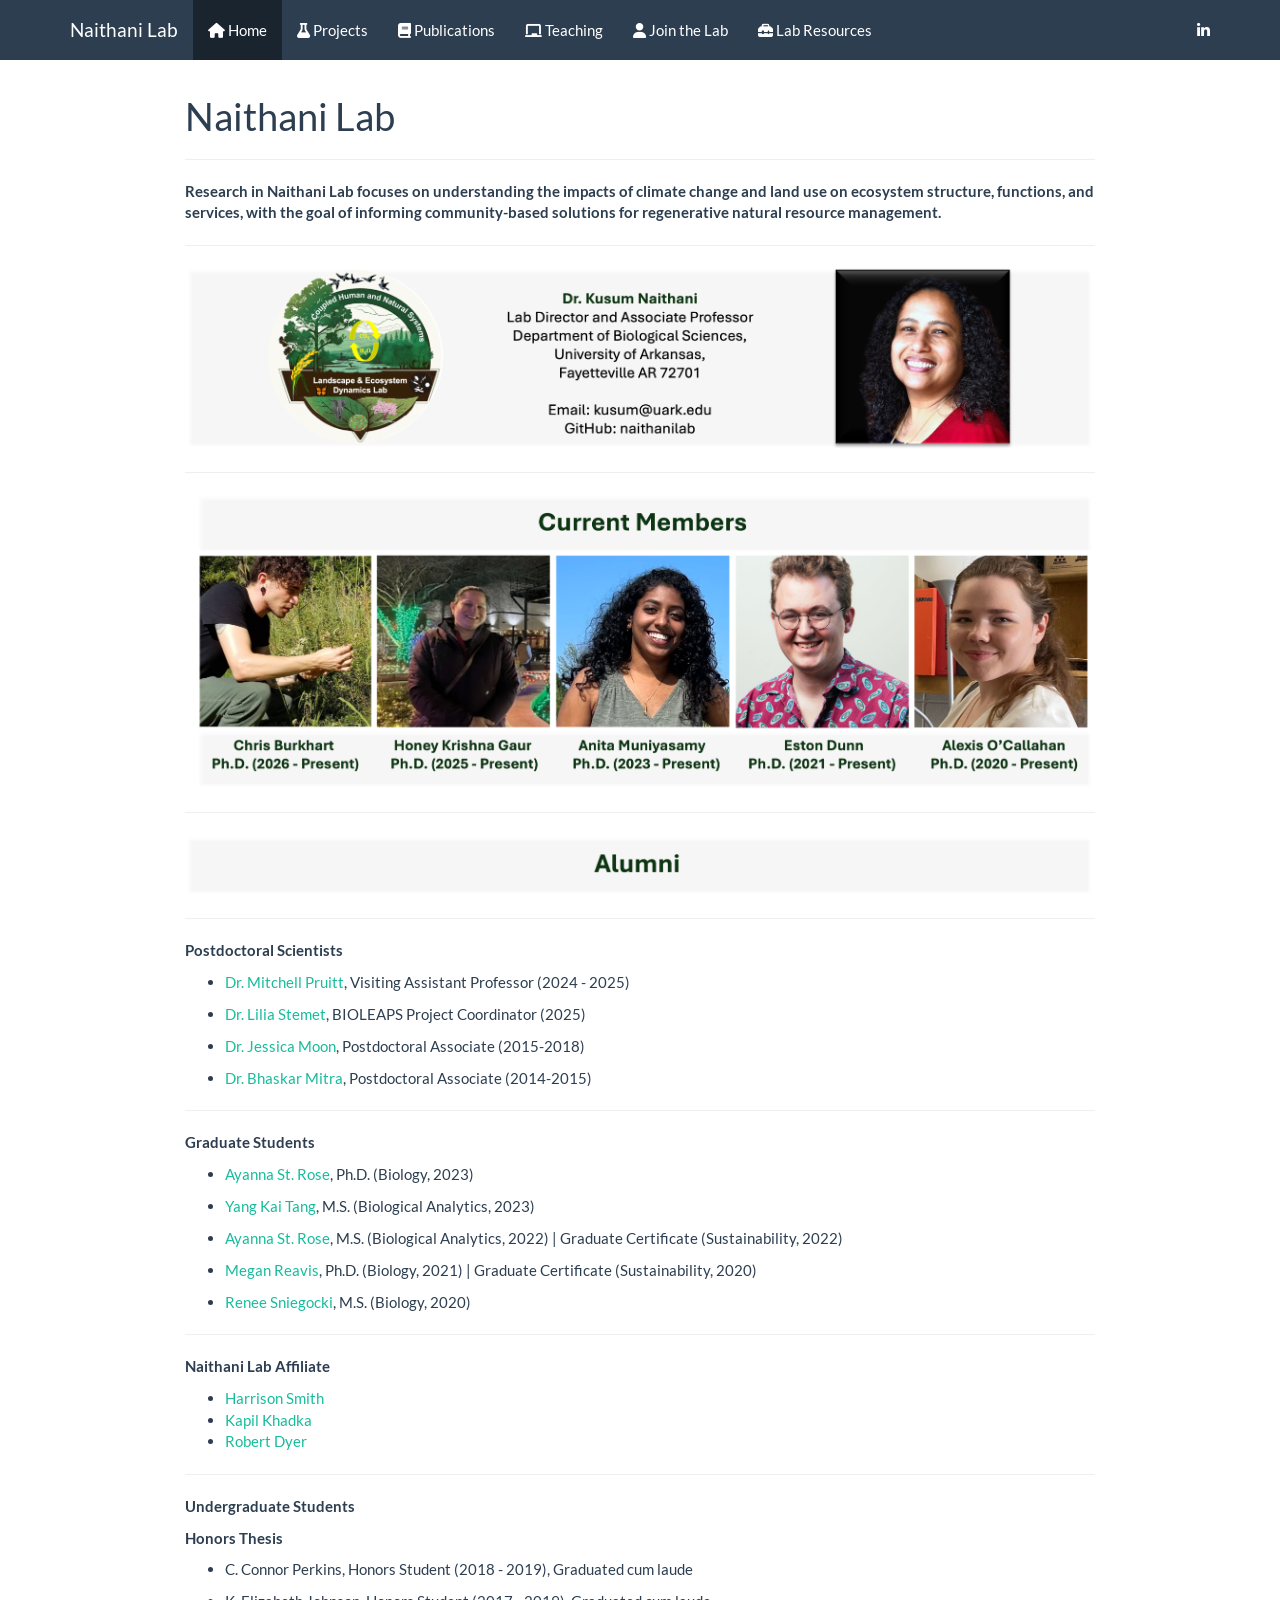
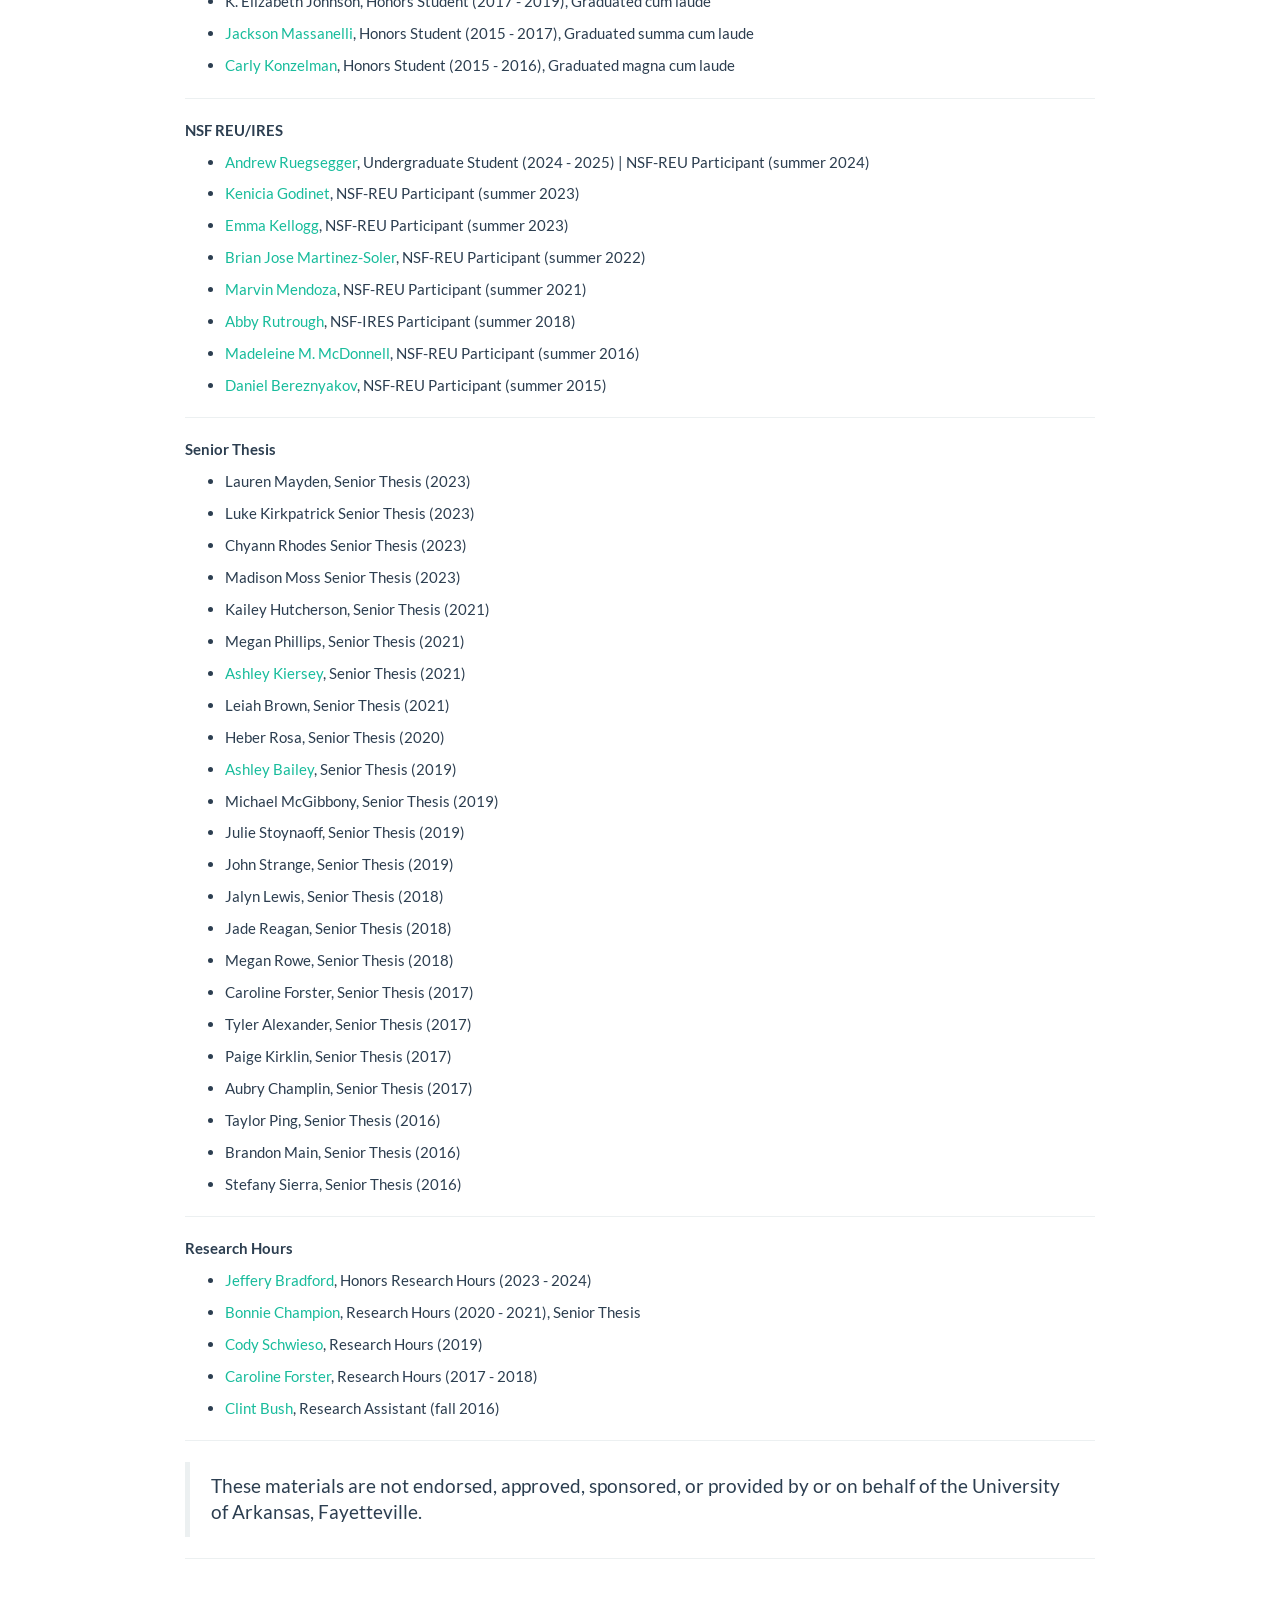
==== commit ad7832a3: "Add files via upload" ====
--- a/docs/index.html
+++ b/docs/index.html
@@ -276,7 +276,14 @@
   <a href="Positions.html">
     <span class="fa fa-user"></span>
      
-    Open Positions
+    Join the Lab
+  </a>
+</li>
+<li>
+  <a href="Resources.html">
+    <span class="fa fa-toolbox"></span>
+     
+    Lab Resources
   </a>
 </li>
       </ul>
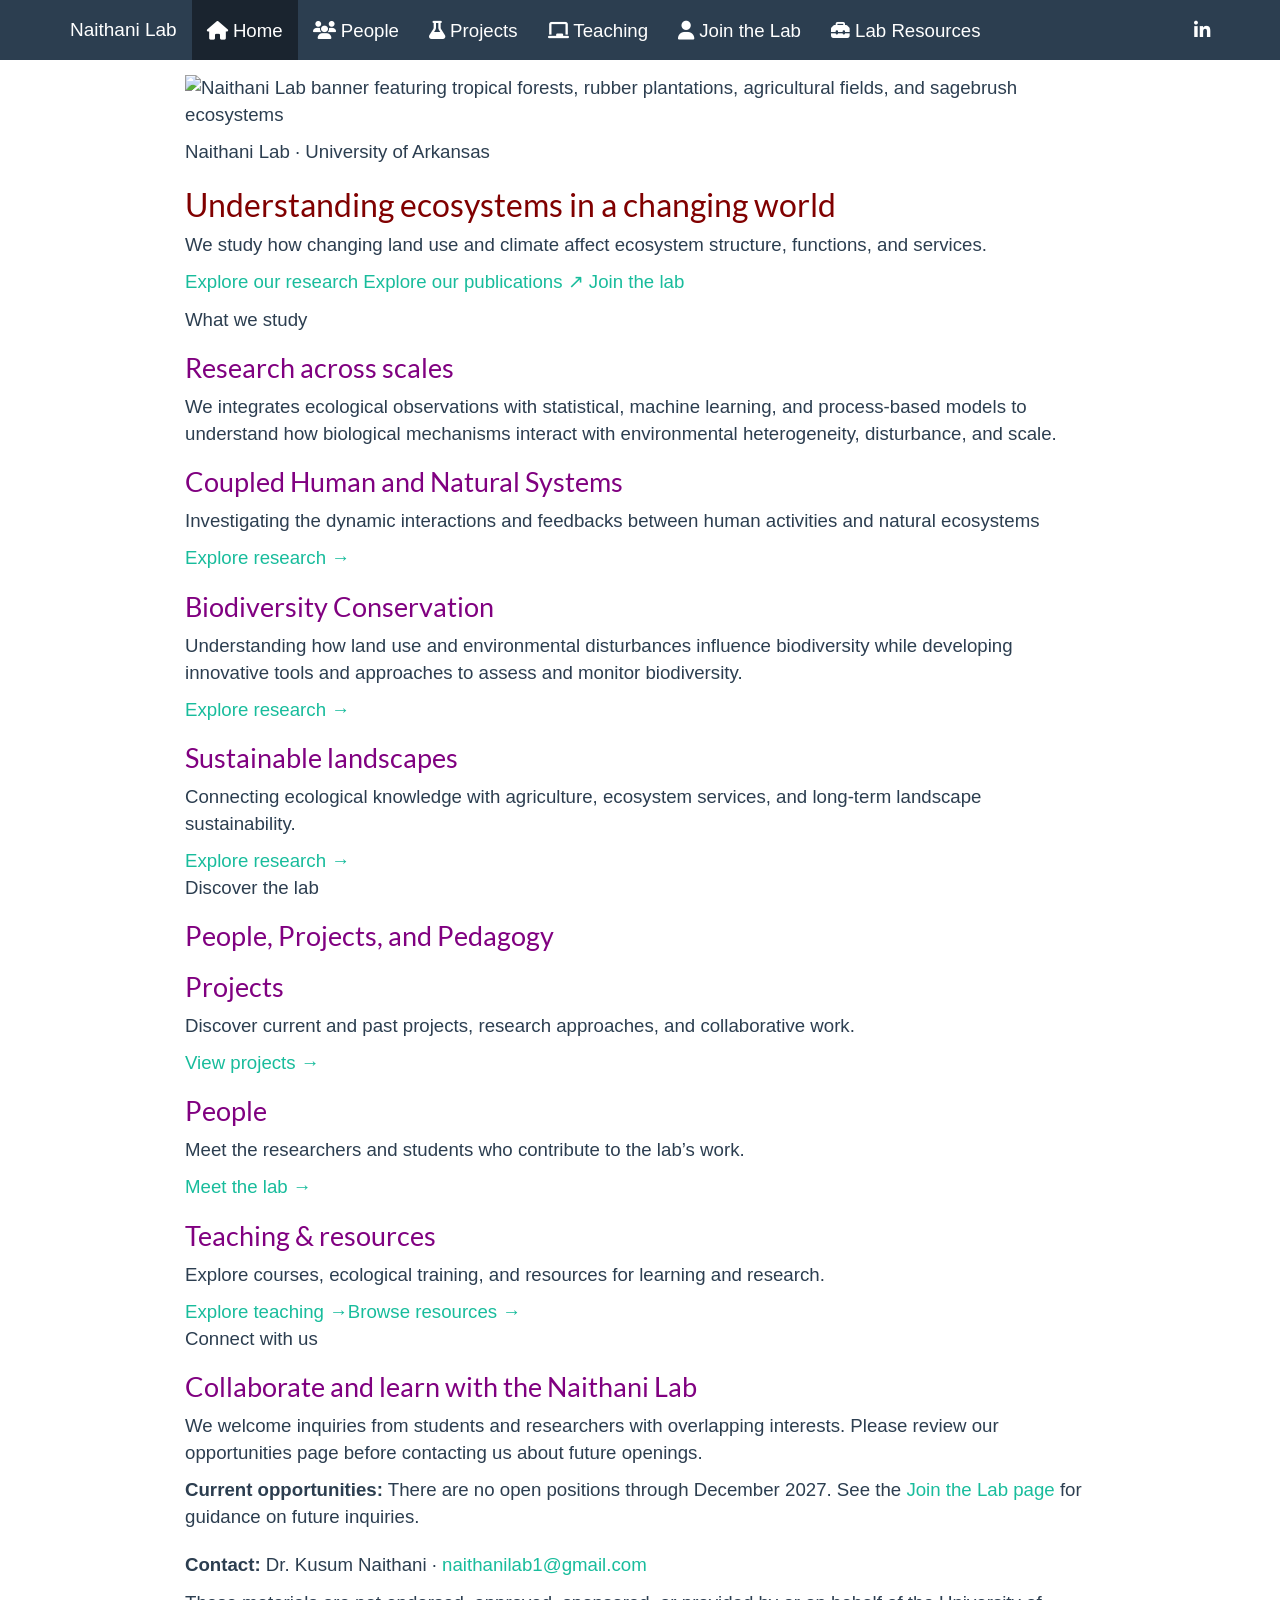
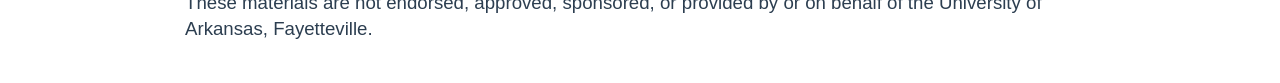
==== commit 0ca73446: "Add files via upload" ====
--- a/docs/index.html
+++ b/docs/index.html
@@ -11,9 +11,9 @@
 
 
 
-<title>Naithani Lab</title>
-
-<script src="site_libs/header-attrs-2.30/header-attrs.js"></script>
+<title>index.knit</title>
+
+<script src="site_libs/header-attrs-2.31/header-attrs.js"></script>
 <script src="site_libs/jquery-3.6.0/jquery-3.6.0.min.js"></script>
 <meta name="viewport" content="width=device-width, initial-scale=1" />
 <link href="site_libs/bootstrap-3.3.5/css/flatly.min.css" rel="stylesheet" />
@@ -60,6 +60,7 @@
 
 
 
+<link rel="stylesheet" href="assets/style.css" type="text/css" />
 
 
 
@@ -252,17 +253,17 @@
   </a>
 </li>
 <li>
+  <a href="People.html">
+    <span class="fa fa-users"></span>
+     
+    People
+  </a>
+</li>
+<li>
   <a href="Projects.html">
     <span class="fa fa-flask"></span>
      
     Projects
-  </a>
-</li>
-<li>
-  <a href="Publications.html">
-    <span class="fa fa-book"></span>
-     
-    Publications
   </a>
 </li>
 <li>
@@ -303,163 +304,145 @@
 
 
 
-<h1 class="title toc-ignore">Naithani Lab</h1>
-
-</div>
-
-
-<hr />
-<p><strong>Research in Naithani Lab focuses on understanding the impacts
-of climate change and land use on ecosystem structure, functions, and
-services, with the goal of informing community-based solutions for
-regenerative natural resource management.</strong></p>
-<hr />
-<p><img src="images/kusum.png" alt="" width="100%" style="display: block; margin: auto;" /></p>
-<hr />
-<p><img src="images/People.png" alt="" width="100%" style="display: block; margin: auto;" /></p>
-<hr />
-<p><img src="images/alumni.png" alt="" width="100%" style="display: block; margin: auto;" /></p>
-<hr />
-<p><strong>Postdoctoral Scientists</strong></p>
-<ul>
-<li><p><a
-href="https://www.linkedin.com/in/mitchell-pruitt-ph-d-32411b59/">Dr. Mitchell
-Pruitt</a>, Visiting Assistant Professor (2024 - 2025)</p></li>
-<li><p><a href="https://www.linkedin.com/in/liliastemet/">Dr. Lilia
-Stemet</a>, BIOLEAPS Project Coordinator (2025)</p></li>
-<li><p><a
-href="https://sites.google.com/view/jessicabmoon/people?authuser=0">Dr. Jessica
-Moon</a>, Postdoctoral Associate (2015-2018)</p></li>
-<li><p><a
-href="https://www.linkedin.com/in/bhaskar-mitra-0652b227/">Dr. Bhaskar
-Mitra</a>, Postdoctoral Associate (2014-2015)</p></li>
-</ul>
-<hr />
-<p><strong>Graduate Students</strong></p>
-<ul>
-<li><p><a href="https://www.linkedin.com/in/strose-ayanna/">Ayanna
-St. Rose</a>, Ph.D. (Biology, 2023)</p></li>
-<li><p><a href="https://www.linkedin.com/in/yangkaitang/">Yang Kai
-Tang</a>, M.S. (Biological Analytics, 2023)</p></li>
-<li><p><a href="https://www.linkedin.com/in/strose-ayanna/">Ayanna
-St. Rose</a>, M.S. (Biological Analytics, 2022) | Graduate Certificate
-(Sustainability, 2022)</p></li>
-<li><p><a href="https://www.linkedin.com/in/megan-reavis/">Megan
-Reavis</a>, Ph.D. (Biology, 2021) | Graduate Certificate
-(Sustainability, 2020)</p></li>
-<li><p><a
-href="https://www.linkedin.com/in/renee-sniegocki-55a557227/">Renee
-Sniegocki</a>, M.S. (Biology, 2020)</p></li>
-</ul>
-<hr />
-<p><strong>Naithani Lab Affiliate</strong></p>
-<ul>
-<li><a href="https://www.linkedin.com/in/harrison-w-smith/">Harrison
-Smith</a></li>
-<li><a href="https://www.linkedin.com/in/kapil-khadka-5898671b9/">Kapil
-Khadka</a></li>
-<li><a href="https://www.linkedin.com/in/robert-dyer-a64771231/">Robert
-Dyer</a></li>
-</ul>
-<hr />
-<p><strong>Undergraduate Students</strong></p>
-<p><strong>Honors Thesis</strong></p>
-<ul>
-<li><p>C. Connor Perkins, Honors Student (2018 - 2019), Graduated cum
-laude</p></li>
-<li><p>K. Elizabeth Johnson, Honors Student (2017 - 2019), Graduated cum
-laude</p></li>
-<li><p><a
-href="https://www.pearlandpediatrics.com/jackson-massanelli-md-faap">Jackson
-Massanelli</a>, Honors Student (2015 - 2017), Graduated summa cum
-laude</p></li>
-<li><p><a
-href="https://www.linkedin.com/in/carly-konzelman-863a7a1a1/">Carly
-Konzelman</a>, Honors Student (2015 - 2016), Graduated magna cum
-laude</p></li>
-</ul>
-<hr />
-<p><strong>NSF REU/IRES</strong></p>
-<ul>
-<li><p><a
-href="https://www.linkedin.com/in/andrew-ruegsegger-0431202ab/">Andrew
-Ruegsegger</a>, Undergraduate Student (2024 - 2025) | NSF-REU
-Participant (summer 2024)</p></li>
-<li><p><a
-href="https://www.linkedin.com/in/kenicia-godinet-b5a3a1301/">Kenicia
-Godinet</a>, NSF-REU Participant (summer 2023)</p></li>
-<li><p><a href="https://www.linkedin.com/in/emma-kellogg01/">Emma
-Kellogg</a>, NSF-REU Participant (summer 2023)</p></li>
-<li><p><a
-href="https://www.linkedin.com/in/brian-mart%C3%ADnez-soler-986a1b223/">Brian
-Jose Martinez-Soler</a>, NSF-REU Participant (summer 2022)</p></li>
-<li><p><a
-href="https://isletimmunoengineering.miami.edu/people/graduate-students/index.html">Marvin
-Mendoza</a>, NSF-REU Participant (summer 2021)</p></li>
-<li><p><a
-href="https://www.linkedin.com/in/abigail-rutrough-694655139/">Abby
-Rutrough</a>, NSF-IRES Participant (summer 2018)</p></li>
-<li><p><a
-href="https://www.linkedin.com/in/mmeadowsmcdonnell/">Madeleine M.
-McDonnell</a>, NSF-REU Participant (summer 2016)</p></li>
-<li><p><a href="https://www.linkedin.com/in/dbereznyakov/">Daniel
-Bereznyakov</a>, NSF-REU Participant (summer 2015)</p></li>
-</ul>
-<hr />
-<p><strong>Senior Thesis</strong></p>
-<ul>
-<li><p>Lauren Mayden, Senior Thesis (2023)</p></li>
-<li><p>Luke Kirkpatrick Senior Thesis (2023)</p></li>
-<li><p>Chyann Rhodes Senior Thesis (2023)</p></li>
-<li><p>Madison Moss Senior Thesis (2023)</p></li>
-<li><p>Kailey Hutcherson, Senior Thesis (2021)</p></li>
-<li><p>Megan Phillips, Senior Thesis (2021)</p></li>
-<li><p><a
-href="https://www.linkedin.com/in/ashley-kiersey-paschal-5189436a/">Ashley
-Kiersey</a>, Senior Thesis (2021)</p></li>
-<li><p>Leiah Brown, Senior Thesis (2021)</p></li>
-<li><p>Heber Rosa, Senior Thesis (2020)</p></li>
-<li><p><a
-href="https://www.linkedin.com/in/ashley-bailey-27a226198/">Ashley
-Bailey</a>, Senior Thesis (2019)</p></li>
-<li><p>Michael McGibbony, Senior Thesis (2019)</p></li>
-<li><p>Julie Stoynaoff, Senior Thesis (2019)</p></li>
-<li><p>John Strange, Senior Thesis (2019)</p></li>
-<li><p>Jalyn Lewis, Senior Thesis (2018)</p></li>
-<li><p>Jade Reagan, Senior Thesis (2018)</p></li>
-<li><p>Megan Rowe, Senior Thesis (2018)</p></li>
-<li><p>Caroline Forster, Senior Thesis (2017)</p></li>
-<li><p>Tyler Alexander, Senior Thesis (2017)</p></li>
-<li><p>Paige Kirklin, Senior Thesis (2017)</p></li>
-<li><p>Aubry Champlin, Senior Thesis (2017)</p></li>
-<li><p>Taylor Ping, Senior Thesis (2016)</p></li>
-<li><p>Brandon Main, Senior Thesis (2016)</p></li>
-<li><p>Stefany Sierra, Senior Thesis (2016)</p></li>
-</ul>
-<hr />
-<p><strong>Research Hours</strong></p>
-<ul>
-<li><p><a
-href="https://www.linkedin.com/in/jeffrey-bradford-46a373308/">Jeffery
-Bradford</a>, Honors Research Hours (2023 - 2024)</p></li>
-<li><p><a
-href="https://www.linkedin.com/in/bonnie-champion-b0a670147/">Bonnie
-Champion</a>, Research Hours (2020 - 2021), Senior Thesis</p></li>
-<li><p><a
-href="https://www.linkedin.com/in/cody-schwieso-146b18183/">Cody
-Schwieso</a>, Research Hours (2019)</p></li>
-<li><p><a
-href="https://www.linkedin.com/in/caroline-forster-917878160/">Caroline
-Forster</a>, Research Hours (2017 - 2018)</p></li>
-<li><p><a href="https://www.linkedin.com/in/clint-bush-00ba86162/">Clint
-Bush</a>, Research Assistant (fall 2016)</p></li>
-</ul>
-<hr />
-<blockquote>
-<p>These materials are not endorsed, approved, sponsored, or provided by
-or on behalf of the University of Arkansas, Fayetteville.</p>
-</blockquote>
-<hr />
+
+</div>
+
+
+<div class="lab-banner">
+<p><img src="images/banner.png" alt="Naithani Lab banner featuring tropical forests, rubber plantations, agricultural fields, and sagebrush ecosystems"></p>
+</div>
+<section class="lab-hero" aria-labelledby="lab-hero-title">
+<div class="lab-eyebrow">
+Naithani Lab · University of Arkansas
+</div>
+<h1 id="lab-hero-title">
+Understanding ecosystems in a changing world
+</h1>
+<p class="lab-intro">
+We study how changing land use and climate affect ecosystem structure,
+functions, and services.
+</p>
+<div class="lab-actions">
+<p><a href="Projects.html">Explore our research</a>
+<a href="https://scholar.google.com/citations?user=t1udHZoAAAAJ" target="_blank" rel="noopener noreferrer" class="secondary">Explore
+our publications ↗</a> <a href="Positions.html" class="secondary">Join
+the lab</a></p>
+</div>
+</section>
+<section class="lab-section alt" aria-labelledby="themes-title">
+<div class="lab-eyebrow">
+What we study
+</div>
+<h2 id="themes-title">
+Research across scales
+</h2>
+<p class="section-intro">
+We integrates ecological observations with statistical, machine
+learning, and process-based models to understand how biological
+mechanisms interact with environmental heterogeneity, disturbance, and
+scale.
+</p>
+<div class="lab-grid">
+<div class="lab-card">
+<h3>
+Coupled Human and Natural Systems
+</h3>
+<p>
+Investigating the dynamic interactions and feedbacks between human
+activities and natural ecosystems
+</p>
+<a href="Projects.html">Explore research →</a>
+</div>
+<div class="lab-card">
+<h3>
+Biodiversity Conservation
+</h3>
+<p>
+Understanding how land use and environmental disturbances influence
+biodiversity while developing innovative tools and approaches to assess
+and monitor biodiversity.
+</p>
+<a href="Projects.html">Explore research →</a>
+</div>
+<div class="lab-card">
+<h3>
+Sustainable landscapes
+</h3>
+<p>
+Connecting ecological knowledge with agriculture, ecosystem services,
+and long-term landscape sustainability.
+</p>
+<a href="Projects.html">Explore research →</a>
+</div>
+</div>
+</section>
+<section class="lab-section" aria-labelledby="explore-title">
+<div class="lab-eyebrow">
+Discover the lab
+</div>
+<h2 id="explore-title">
+People, Projects, and Pedagogy
+</h2>
+<div class="lab-grid">
+<div class="lab-card">
+<h3>
+Projects
+</h3>
+<p>
+Discover current and past projects, research approaches, and
+collaborative work.
+</p>
+<a href="Projects.html">View projects →</a>
+</div>
+<div class="lab-card">
+<h3>
+People
+</h3>
+<p>
+Meet the researchers and students who contribute to the lab’s work.
+</p>
+<a href="People.html">Meet the lab →</a>
+</div>
+<div class="lab-card">
+<h3>
+Teaching &amp; resources
+</h3>
+<p>
+Explore courses, ecological training, and resources for learning and
+research.
+</p>
+<a href="Teaching.html">Explore teaching
+→</a><a href="Resources.html" style="margin-top:12px">Browse resources
+→</a>
+</div>
+</div>
+</section>
+<section class="lab-section alt" aria-labelledby="connect-title">
+<div class="lab-eyebrow">
+Connect with us
+</div>
+<h2 id="connect-title">
+Collaborate and learn with the Naithani Lab
+</h2>
+<p class="section-intro">
+We welcome inquiries from students and researchers with overlapping
+interests. Please review our opportunities page before contacting us
+about future openings.
+</p>
+<div class="lab-notice">
+<strong>Current opportunities:</strong> There are no open positions
+through December 2027. See the <a href="Positions.html">Join the Lab
+page</a> for guidance on future inquiries.
+</div>
+<p style="margin-top:22px">
+<strong>Contact:</strong> Dr. Kusum Naithani ·
+<a href="mailto:naithanilab1@gmail.com">naithanilab1@gmail.com</a>
+</p>
+</section>
+<div class="lab-footer">
+These materials are not endorsed, approved, sponsored, or provided by or
+on behalf of the University of Arkansas, Fayetteville.
+</div>
 
 
 
--- a/docs/assets/style.css
+++ b/docs/assets/style.css
@@ -0,0 +1,16 @@
+ /* Whole document: */
+body {
+  font-family: Helvetica;
+  font-size: 14pt;
+}
+
+/* Headers */
+h1 {
+  font-size: 24pt;
+  color: maroon;
+}
+
+h2, h3 {
+  font-size: 20pt;
+  color: purple ;
+}
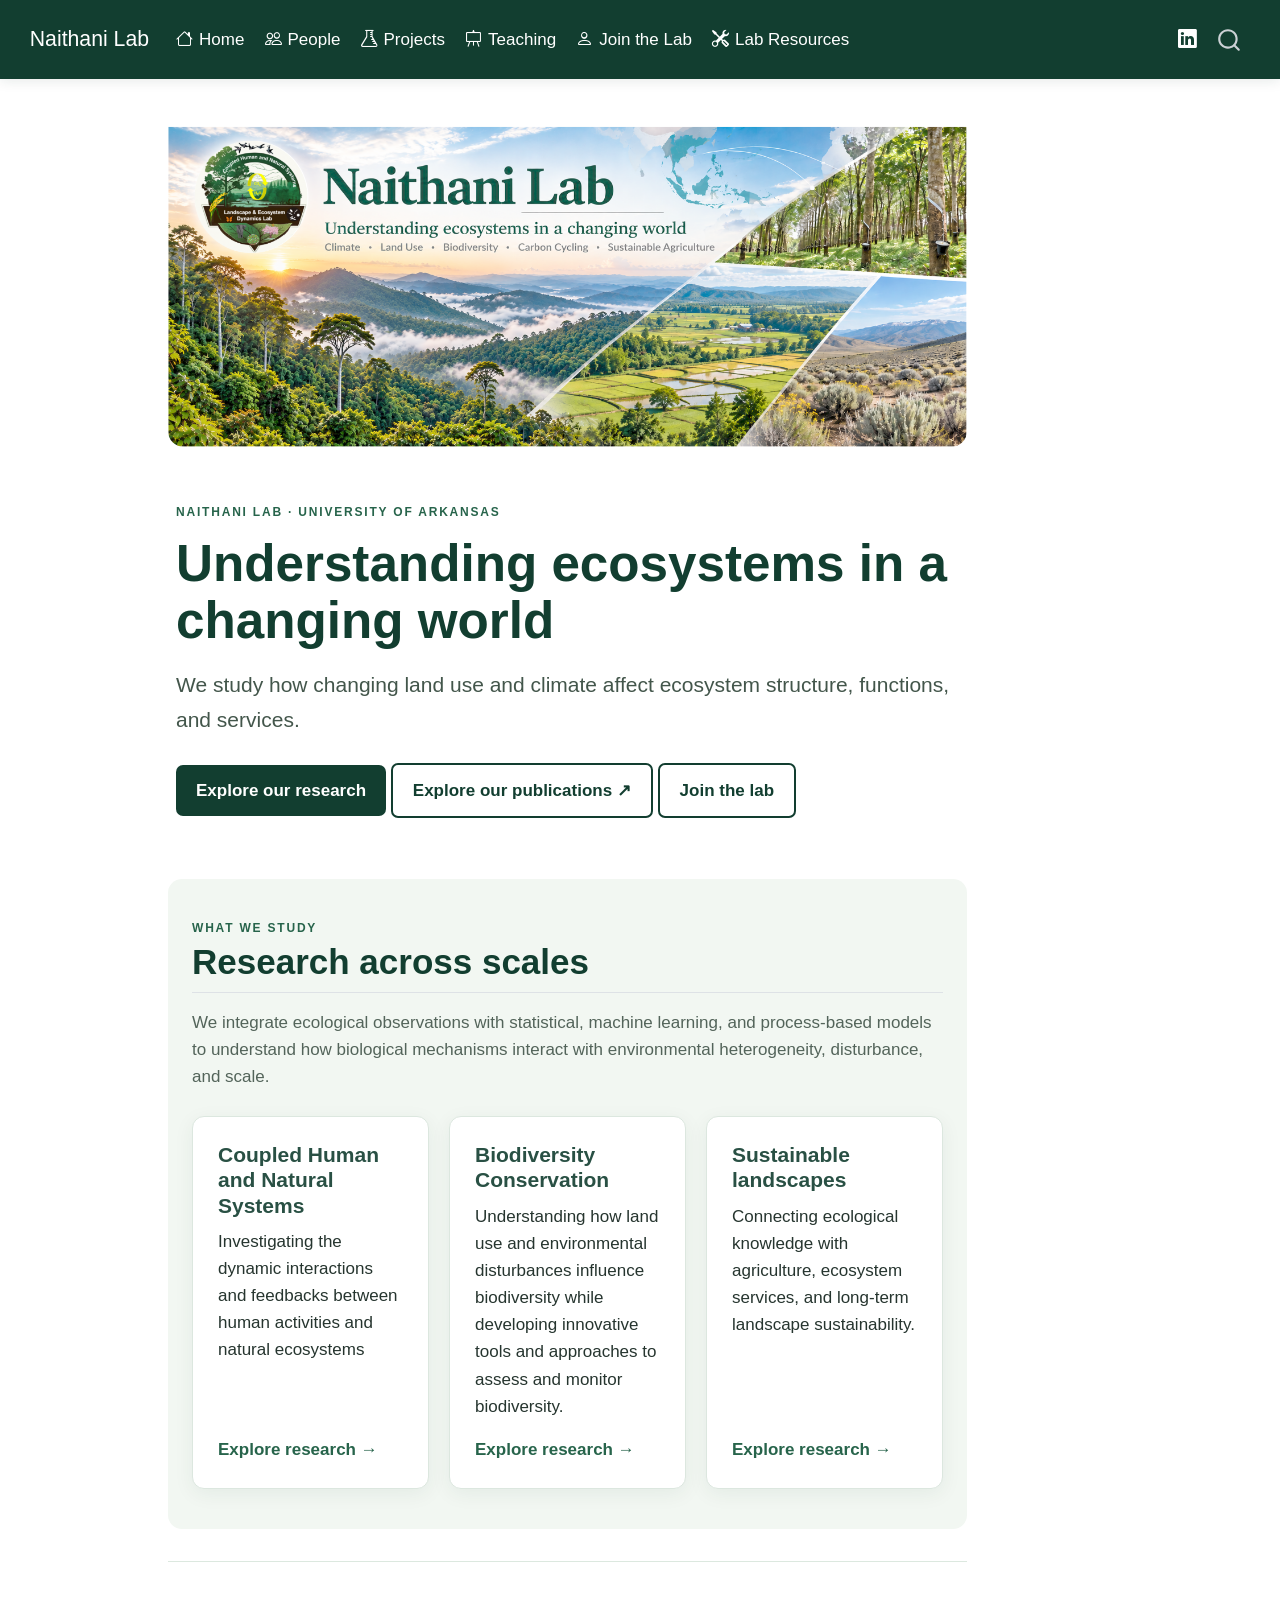
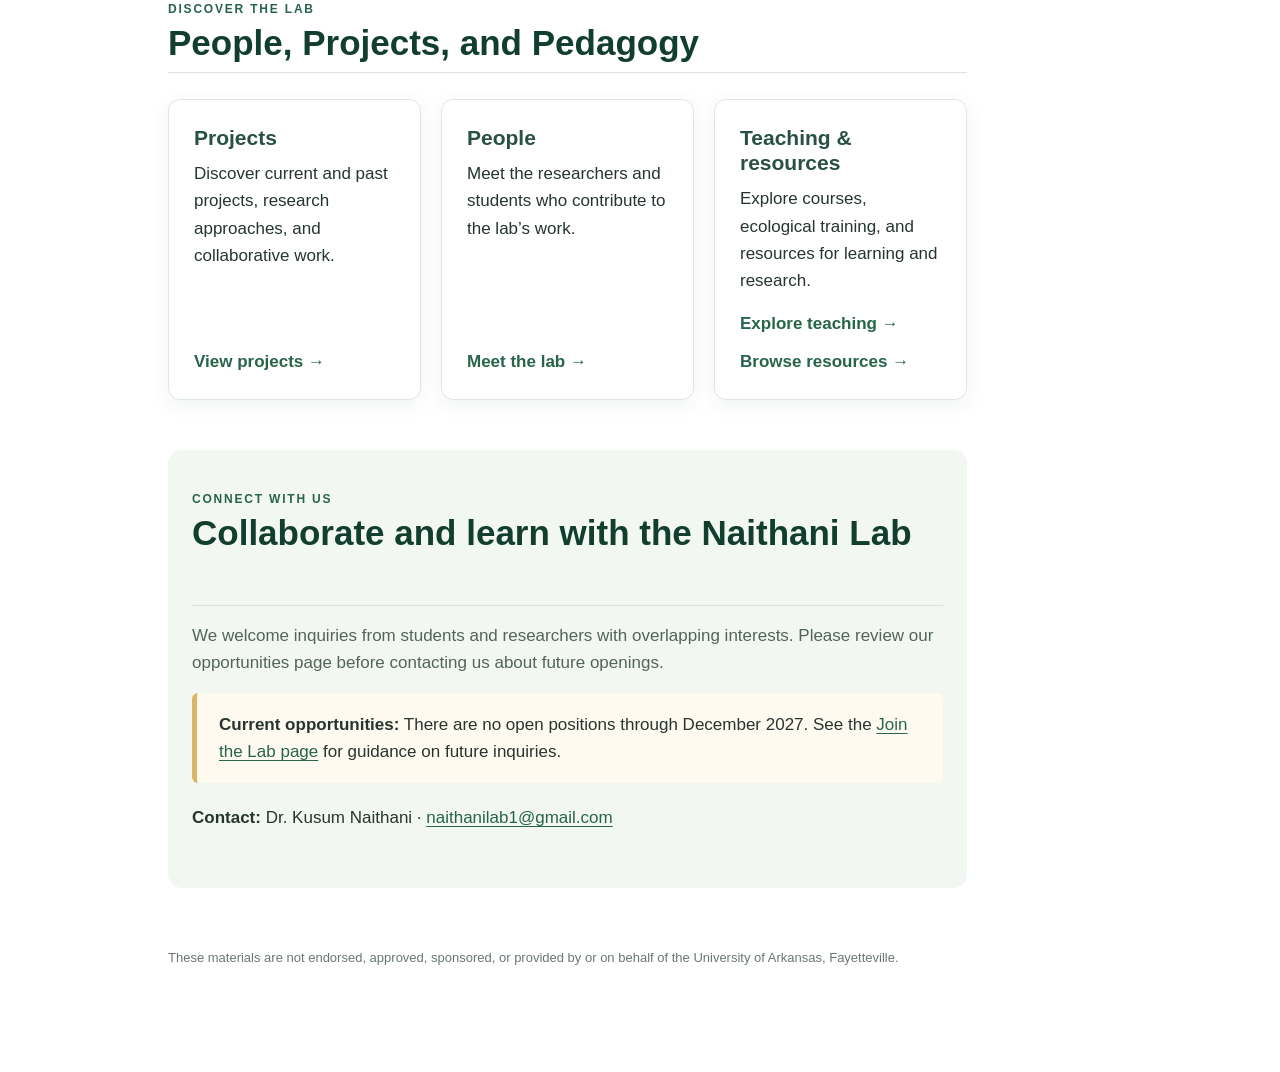
==== commit 9841b6c8: "converted to Quarto website" ====
--- a/docs/index.html
+++ b/docs/index.html
@@ -1,311 +1,155 @@
 <!DOCTYPE html>
-
-<html>
-
-<head>
-
-<meta charset="utf-8" />
-<meta name="generator" content="pandoc" />
-<meta http-equiv="X-UA-Compatible" content="IE=EDGE" />
-
-
-
-
-<title>index.knit</title>
-
-<script src="site_libs/header-attrs-2.31/header-attrs.js"></script>
-<script src="site_libs/jquery-3.6.0/jquery-3.6.0.min.js"></script>
-<meta name="viewport" content="width=device-width, initial-scale=1" />
-<link href="site_libs/bootstrap-3.3.5/css/flatly.min.css" rel="stylesheet" />
-<script src="site_libs/bootstrap-3.3.5/js/bootstrap.min.js"></script>
-<script src="site_libs/bootstrap-3.3.5/shim/html5shiv.min.js"></script>
-<script src="site_libs/bootstrap-3.3.5/shim/respond.min.js"></script>
-<style>h1 {font-size: 34px;}
-       h1.title {font-size: 38px;}
-       h2 {font-size: 30px;}
-       h3 {font-size: 24px;}
-       h4 {font-size: 18px;}
-       h5 {font-size: 16px;}
-       h6 {font-size: 12px;}
-       code {color: inherit; background-color: rgba(0, 0, 0, 0.04);}
-       pre:not([class]) { background-color: white }</style>
-<script src="site_libs/navigation-1.1/tabsets.js"></script>
-<link href="site_libs/highlightjs-9.12.0/default.css" rel="stylesheet" />
-<script src="site_libs/highlightjs-9.12.0/highlight.js"></script>
-<link href="site_libs/font-awesome-6.5.2/css/all.min.css" rel="stylesheet" />
-<link href="site_libs/font-awesome-6.5.2/css/v4-shims.min.css" rel="stylesheet" />
-
-<style type="text/css">
-  code{white-space: pre-wrap;}
-  span.smallcaps{font-variant: small-caps;}
-  span.underline{text-decoration: underline;}
-  div.column{display: inline-block; vertical-align: top; width: 50%;}
-  div.hanging-indent{margin-left: 1.5em; text-indent: -1.5em;}
-  ul.task-list{list-style: none;}
-    </style>
-
-<style type="text/css">code{white-space: pre;}</style>
-<script type="text/javascript">
-if (window.hljs) {
-  hljs.configure({languages: []});
-  hljs.initHighlightingOnLoad();
-  if (document.readyState && document.readyState === "complete") {
-    window.setTimeout(function() { hljs.initHighlighting(); }, 0);
-  }
+<html xmlns="http://www.w3.org/1999/xhtml" lang="en" xml:lang="en"><head>
+
+<meta charset="utf-8">
+<meta name="generator" content="quarto-1.10.18">
+
+<meta name="viewport" content="width=device-width, initial-scale=1.0, user-scalable=yes">
+
+
+<title>Naithani Lab</title>
+<style>
+/* Default styles provided by pandoc.
+** See https://pandoc.org/MANUAL.html#variables-for-html for config info.
+*/
+span.smallcaps{font-variant: small-caps;}
+div.columns{display: flex; gap: 1.5em;}
+div.column{flex: auto;}
+@media screen {
+div.columns{gap: min(4vw, 1.5em);}
+div.column{overflow-x: auto;}
 }
-</script>
-
-
-
-
-
-
-<link rel="stylesheet" href="assets/style.css" type="text/css" />
-
-
-
-<style type = "text/css">
-.main-container {
-  max-width: 940px;
-  margin-left: auto;
-  margin-right: auto;
-}
-img {
-  max-width:100%;
-}
-.tabbed-pane {
-  padding-top: 12px;
-}
-.html-widget {
-  margin-bottom: 20px;
-}
-button.code-folding-btn:focus {
-  outline: none;
-}
-summary {
-  display: list-item;
-}
-details > summary > p:only-child {
-  display: inline;
-}
-pre code {
-  padding: 0;
+div.hanging-indent{margin-left: 1.5em; text-indent: -1.5em;}
+ul.task-list{list-style: none;}
+ul.task-list li input[type="checkbox"] {
+  width: 0.8em;
+  margin: 0 0.8em 0.2em -1em; /* quarto-specific, see https://github.com/quarto-dev/quarto-cli/issues/4556 */ 
+  vertical-align: middle;
 }
 </style>
 
 
-<style type="text/css">
-.dropdown-submenu {
-  position: relative;
-}
-.dropdown-submenu>.dropdown-menu {
-  top: 0;
-  left: 100%;
-  margin-top: -6px;
-  margin-left: -1px;
-  border-radius: 0 6px 6px 6px;
-}
-.dropdown-submenu:hover>.dropdown-menu {
-  display: block;
-}
-.dropdown-submenu>a:after {
-  display: block;
-  content: " ";
-  float: right;
-  width: 0;
-  height: 0;
-  border-color: transparent;
-  border-style: solid;
-  border-width: 5px 0 5px 5px;
-  border-left-color: #cccccc;
-  margin-top: 5px;
-  margin-right: -10px;
-}
-.dropdown-submenu:hover>a:after {
-  border-left-color: #adb5bd;
-}
-.dropdown-submenu.pull-left {
-  float: none;
-}
-.dropdown-submenu.pull-left>.dropdown-menu {
-  left: -100%;
-  margin-left: 10px;
-  border-radius: 6px 0 6px 6px;
-}
-</style>
-
-<script type="text/javascript">
-// manage active state of menu based on current page
-$(document).ready(function () {
-  // active menu anchor
-  href = window.location.pathname
-  href = href.substr(href.lastIndexOf('/') + 1)
-  if (href === "")
-    href = "index.html";
-  var menuAnchor = $('a[href="' + href + '"]');
-
-  // mark the anchor link active (and if it's in a dropdown, also mark that active)
-  var dropdown = menuAnchor.closest('li.dropdown');
-  if (window.bootstrap) { // Bootstrap 4+
-    menuAnchor.addClass('active');
-    dropdown.find('> .dropdown-toggle').addClass('active');
-  } else { // Bootstrap 3
-    menuAnchor.parent().addClass('active');
-    dropdown.addClass('active');
+<script src="site_libs/quarto-nav/quarto-nav.js"></script>
+<script src="site_libs/quarto-nav/headroom.min.js"></script>
+<script src="site_libs/clipboard/clipboard.min.js"></script>
+<script src="site_libs/quarto-search/autocomplete.umd.js"></script>
+<script src="site_libs/quarto-search/fuse.min.js"></script>
+<script src="site_libs/quarto-search/quarto-search.js"></script>
+<meta name="quarto:offset" content="./">
+<script src="site_libs/quarto-html/quarto.js" type="module"></script>
+<script src="site_libs/quarto-html/tabsets/tabsets.js" type="module"></script>
+<script src="site_libs/quarto-html/popper.min.js"></script>
+<script src="site_libs/quarto-html/tippy.umd.min.js"></script>
+<script src="site_libs/quarto-html/anchor.min.js"></script>
+<link href="site_libs/quarto-html/tippy.css" rel="stylesheet">
+<link href="site_libs/quarto-html/quarto-syntax-highlighting-64a204ab8560d761af7679ceaba22944.css" rel="stylesheet" id="quarto-text-highlighting-styles">
+<script src="site_libs/bootstrap/bootstrap.min.js"></script>
+<link href="site_libs/bootstrap/bootstrap-icons.css" rel="stylesheet">
+<link href="site_libs/bootstrap/bootstrap-9d96f532d65220ca877c0304385df42f.min.css" rel="stylesheet" append-hash="true" id="quarto-bootstrap" data-mode="light">
+<script id="quarto-search-options" type="application/json">{
+  "location": "navbar",
+  "copy-button": false,
+  "collapse-after": 3,
+  "panel-placement": "end",
+  "type": "overlay",
+  "limit": 50,
+  "keyboard-shortcut": [
+    "f",
+    "/",
+    "s"
+  ],
+  "show-item-context": false,
+  "language": {
+    "search-no-results-text": "No results",
+    "search-matching-documents-text": "matching documents",
+    "search-copy-link-title": "Copy link to search",
+    "search-hide-matches-text": "Hide additional matches",
+    "search-more-match-text": "more match in this document",
+    "search-more-matches-text": "more matches in this document",
+    "search-clear-button-title": "Clear",
+    "search-text-placeholder": "",
+    "search-detached-cancel-button-title": "Cancel",
+    "search-submit-button-title": "Submit",
+    "search-label": "Search"
   }
-
-  // Navbar adjustments
-  var navHeight = $(".navbar").first().height() + 15;
-  var style = document.createElement('style');
-  var pt = "padding-top: " + navHeight + "px; ";
-  var mt = "margin-top: -" + navHeight + "px; ";
-  var css = "";
-  // offset scroll position for anchor links (for fixed navbar)
-  for (var i = 1; i <= 6; i++) {
-    css += ".section h" + i + "{ " + pt + mt + "}\n";
-  }
-  style.innerHTML = "body {" + pt + "padding-bottom: 40px; }\n" + css;
-  document.head.appendChild(style);
-});
-</script>
-
-<!-- tabsets -->
-
-<style type="text/css">
-.tabset-dropdown > .nav-tabs {
-  display: inline-table;
-  max-height: 500px;
-  min-height: 44px;
-  overflow-y: auto;
-  border: 1px solid #ddd;
-  border-radius: 4px;
-}
-
-.tabset-dropdown > .nav-tabs > li.active:before, .tabset-dropdown > .nav-tabs.nav-tabs-open:before {
-  content: "\e259";
-  font-family: 'Glyphicons Halflings';
-  display: inline-block;
-  padding: 10px;
-  border-right: 1px solid #ddd;
-}
-
-.tabset-dropdown > .nav-tabs.nav-tabs-open > li.active:before {
-  content: "\e258";
-  font-family: 'Glyphicons Halflings';
-  border: none;
-}
-
-.tabset-dropdown > .nav-tabs > li.active {
-  display: block;
-}
-
-.tabset-dropdown > .nav-tabs > li > a,
-.tabset-dropdown > .nav-tabs > li > a:focus,
-.tabset-dropdown > .nav-tabs > li > a:hover {
-  border: none;
-  display: inline-block;
-  border-radius: 4px;
-  background-color: transparent;
-}
-
-.tabset-dropdown > .nav-tabs.nav-tabs-open > li {
-  display: block;
-  float: none;
-}
-
-.tabset-dropdown > .nav-tabs > li {
-  display: none;
-}
-</style>
-
-<!-- code folding -->
-
-
-
-
+}</script>
+
+
+<link rel="stylesheet" href="assets/style.css">
 </head>
 
-<body>
-
-
-<div class="container-fluid main-container">
-
-
-
-
-<div class="navbar navbar-default  navbar-fixed-top" role="navigation">
-  <div class="container">
-    <div class="navbar-header">
-      <button type="button" class="navbar-toggle collapsed" data-toggle="collapse" data-bs-toggle="collapse" data-target="#navbar" data-bs-target="#navbar">
-        <span class="icon-bar"></span>
-        <span class="icon-bar"></span>
-        <span class="icon-bar"></span>
-      </button>
-      <a class="navbar-brand" href="index.html">Naithani Lab</a>
+<body class="nav-fixed quarto-light">
+
+<div id="quarto-search-results"></div>
+  <header id="quarto-header" class="headroom fixed-top">
+    <nav class="navbar navbar-expand-lg " data-bs-theme="dark">
+      <div class="navbar-container container-fluid">
+      <div class="navbar-brand-container mx-auto">
+    <a class="navbar-brand" href="./index.html">
+    <span class="navbar-title">Naithani Lab</span>
+    </a>
+  </div>
+            <div id="quarto-search" class="" title="Search"></div>
+          <button class="navbar-toggler" type="button" data-bs-toggle="collapse" data-bs-target="#navbarCollapse" aria-controls="navbarCollapse" role="menu" aria-expanded="false" aria-label="Toggle navigation" onclick="if (window.quartoToggleHeadroom) { window.quartoToggleHeadroom(); }">
+  <span class="navbar-toggler-icon"></span>
+</button>
+          <div class="collapse navbar-collapse" id="navbarCollapse">
+            <ul class="navbar-nav navbar-nav-scroll me-auto">
+  <li class="nav-item">
+    <a class="nav-link active" href="./index.html" aria-current="page"> <i class="bi bi-house" role="img">
+</i> 
+<span class="menu-text">Home</span></a>
+  </li>  
+  <li class="nav-item">
+    <a class="nav-link" href="./People.html"> <i class="bi bi-people" role="img">
+</i> 
+<span class="menu-text">People</span></a>
+  </li>  
+  <li class="nav-item">
+    <a class="nav-link" href="./Projects.html"> <i class="bi bi-flask" role="img">
+</i> 
+<span class="menu-text">Projects</span></a>
+  </li>  
+  <li class="nav-item">
+    <a class="nav-link" href="./Teaching.html"> <i class="bi bi-easel" role="img">
+</i> 
+<span class="menu-text">Teaching</span></a>
+  </li>  
+  <li class="nav-item">
+    <a class="nav-link" href="./Positions.html"> <i class="bi bi-person" role="img">
+</i> 
+<span class="menu-text">Join the Lab</span></a>
+  </li>  
+  <li class="nav-item">
+    <a class="nav-link" href="./Resources.html"> <i class="bi bi-tools" role="img">
+</i> 
+<span class="menu-text">Lab Resources</span></a>
+  </li>  
+</ul>
+            <ul class="navbar-nav navbar-nav-scroll ms-auto">
+  <li class="nav-item compact">
+    <a class="nav-link" href="https://www.linkedin.com/in/kusum-naithani-834ba013a/"> <i class="bi bi-linkedin" role="img">
+</i> 
+<span class="menu-text"></span></a>
+  </li>  
+</ul>
+          </div> <!-- /navcollapse -->
+            <div class="quarto-navbar-tools">
+</div>
+      </div> <!-- /container-fluid -->
+    </nav>
+</header>
+<!-- content -->
+<div id="quarto-content" class="quarto-container page-columns page-rows-contents page-layout-article page-navbar">
+<!-- sidebar -->
+<!-- margin-sidebar -->
+    <div id="quarto-margin-sidebar" class="sidebar margin-sidebar zindex-bottom">
+        
     </div>
-    <div id="navbar" class="navbar-collapse collapse">
-      <ul class="nav navbar-nav">
-        <li>
-  <a href="index.html">
-    <span class="fa fa-home"></span>
-     
-    Home
-  </a>
-</li>
-<li>
-  <a href="People.html">
-    <span class="fa fa-users"></span>
-     
-    People
-  </a>
-</li>
-<li>
-  <a href="Projects.html">
-    <span class="fa fa-flask"></span>
-     
-    Projects
-  </a>
-</li>
-<li>
-  <a href="Teaching.html">
-    <span class="fa fa-chalkboard"></span>
-     
-    Teaching
-  </a>
-</li>
-<li>
-  <a href="Positions.html">
-    <span class="fa fa-user"></span>
-     
-    Join the Lab
-  </a>
-</li>
-<li>
-  <a href="Resources.html">
-    <span class="fa fa-toolbox"></span>
-     
-    Lab Resources
-  </a>
-</li>
-      </ul>
-      <ul class="nav navbar-nav navbar-right">
-        <li>
-  <a href="https://www.linkedin.com/in/kusum-naithani-834ba013a/">
-    <span class="fa fa-linkedin"></span>
-     
-  </a>
-</li>
-      </ul>
-    </div><!--/.nav-collapse -->
-  </div><!--/.container -->
-</div><!--/.navbar -->
-
-<div id="header">
-
-
-
-
-</div>
+<!-- main -->
+<main class="content" id="quarto-document-content"><header id="title-block-header" class="quarto-title-block"></header>
+
+
 
 
 <div class="lab-banner">
@@ -319,58 +163,47 @@
 Understanding ecosystems in a changing world
 </h1>
 <p class="lab-intro">
-We study how changing land use and climate affect ecosystem structure,
-functions, and services.
+We study how changing land use and climate affect ecosystem structure, functions, and services.
 </p>
 <div class="lab-actions">
-<p><a href="Projects.html">Explore our research</a>
-<a href="https://scholar.google.com/citations?user=t1udHZoAAAAJ" target="_blank" rel="noopener noreferrer" class="secondary">Explore
-our publications ↗</a> <a href="Positions.html" class="secondary">Join
-the lab</a></p>
+<p><a href="Projects.html">Explore our research</a> <a href="https://scholar.google.com/citations?user=t1udHZoAAAAJ" target="_blank" rel="noopener noreferrer" class="secondary">Explore our publications ↗</a> <a href="Positions.html" class="secondary">Join the lab</a></p>
 </div>
 </section>
 <section class="lab-section alt" aria-labelledby="themes-title">
 <div class="lab-eyebrow">
 What we study
 </div>
-<h2 id="themes-title">
+<h2 id="themes-title" class="anchored">
 Research across scales
 </h2>
 <p class="section-intro">
-We integrates ecological observations with statistical, machine
-learning, and process-based models to understand how biological
-mechanisms interact with environmental heterogeneity, disturbance, and
-scale.
+We integrate ecological observations with statistical, machine learning, and process-based models to understand how biological mechanisms interact with environmental heterogeneity, disturbance, and scale.
 </p>
 <div class="lab-grid">
 <div class="lab-card">
-<h3>
+<h3 class="anchored">
 Coupled Human and Natural Systems
 </h3>
 <p>
-Investigating the dynamic interactions and feedbacks between human
-activities and natural ecosystems
+Investigating the dynamic interactions and feedbacks between human activities and natural ecosystems
 </p>
 <a href="Projects.html">Explore research →</a>
 </div>
 <div class="lab-card">
-<h3>
+<h3 class="anchored">
 Biodiversity Conservation
 </h3>
 <p>
-Understanding how land use and environmental disturbances influence
-biodiversity while developing innovative tools and approaches to assess
-and monitor biodiversity.
+Understanding how land use and environmental disturbances influence biodiversity while developing innovative tools and approaches to assess and monitor biodiversity.
 </p>
 <a href="Projects.html">Explore research →</a>
 </div>
 <div class="lab-card">
-<h3>
+<h3 class="anchored">
 Sustainable landscapes
 </h3>
 <p>
-Connecting ecological knowledge with agriculture, ecosystem services,
-and long-term landscape sustainability.
+Connecting ecological knowledge with agriculture, ecosystem services, and long-term landscape sustainability.
 </p>
 <a href="Projects.html">Explore research →</a>
 </div>
@@ -380,22 +213,21 @@
 <div class="lab-eyebrow">
 Discover the lab
 </div>
-<h2 id="explore-title">
+<h2 id="explore-title" class="anchored">
 People, Projects, and Pedagogy
 </h2>
 <div class="lab-grid">
 <div class="lab-card">
-<h3>
+<h3 class="anchored">
 Projects
 </h3>
 <p>
-Discover current and past projects, research approaches, and
-collaborative work.
+Discover current and past projects, research approaches, and collaborative work.
 </p>
 <a href="Projects.html">View projects →</a>
 </div>
 <div class="lab-card">
-<h3>
+<h3 class="anchored">
 People
 </h3>
 <p>
@@ -404,16 +236,13 @@
 <a href="People.html">Meet the lab →</a>
 </div>
 <div class="lab-card">
-<h3>
+<h3 class="anchored">
 Teaching &amp; resources
 </h3>
 <p>
-Explore courses, ecological training, and resources for learning and
-research.
-</p>
-<a href="Teaching.html">Explore teaching
-→</a><a href="Resources.html" style="margin-top:12px">Browse resources
-→</a>
+Explore courses, ecological training, and resources for learning and research.
+</p>
+<a href="Teaching.html">Explore teaching →</a><a href="Resources.html" style="margin-top:12px">Browse resources →</a>
 </div>
 </div>
 </section>
@@ -421,73 +250,429 @@
 <div class="lab-eyebrow">
 Connect with us
 </div>
-<h2 id="connect-title">
+<h2 id="connect-title" class="anchored">
 Collaborate and learn with the Naithani Lab
 </h2>
 <p class="section-intro">
-We welcome inquiries from students and researchers with overlapping
-interests. Please review our opportunities page before contacting us
-about future openings.
+We welcome inquiries from students and researchers with overlapping interests. Please review our opportunities page before contacting us about future openings.
 </p>
 <div class="lab-notice">
-<strong>Current opportunities:</strong> There are no open positions
-through December 2027. See the <a href="Positions.html">Join the Lab
-page</a> for guidance on future inquiries.
+<strong>Current opportunities:</strong> There are no open positions through December 2027. See the <a href="Positions.html">Join the Lab page</a> for guidance on future inquiries.
 </div>
 <p style="margin-top:22px">
-<strong>Contact:</strong> Dr. Kusum Naithani ·
-<a href="mailto:naithanilab1@gmail.com">naithanilab1@gmail.com</a>
+<strong>Contact:</strong> Dr.&nbsp;Kusum Naithani · <a href="mailto:naithanilab1@gmail.com">naithanilab1@gmail.com</a>
 </p>
 </section>
 <div class="lab-footer">
-These materials are not endorsed, approved, sponsored, or provided by or
-on behalf of the University of Arkansas, Fayetteville.
-</div>
-
-
-
-
-</div>
-
-<script>
-
-// add bootstrap table styles to pandoc tables
-function bootstrapStylePandocTables() {
-  $('tr.odd').parent('tbody').parent('table').addClass('table table-condensed');
-}
-$(document).ready(function () {
-  bootstrapStylePandocTables();
-});
-
-
-</script>
-
-<!-- tabsets -->
-
-<script>
-$(document).ready(function () {
-  window.buildTabsets("TOC");
-});
-
-$(document).ready(function () {
-  $('.tabset-dropdown > .nav-tabs > li').click(function () {
-    $(this).parent().toggleClass('nav-tabs-open');
+These materials are not endorsed, approved, sponsored, or provided by or on behalf of the University of Arkansas, Fayetteville.
+</div>
+
+
+
+</main> <!-- /main -->
+<script id="quarto-html-after-body" type="application/javascript">
+  window.document.addEventListener("DOMContentLoaded", function (event) {
+    const icon = "";
+    const anchorJS = new window.AnchorJS();
+    anchorJS.options = {
+      placement: 'right',
+      icon: icon
+    };
+    anchorJS.add('.anchored');
+    const isCodeAnnotation = (el) => {
+      for (const clz of el.classList) {
+        if (clz.startsWith('code-annotation-')) {                     
+          return true;
+        }
+      }
+      return false;
+    }
+    const onCopySuccess = function(e) {
+      // button target
+      const button = e.trigger;
+      // don't keep focus
+      button.blur();
+      // flash "checked"
+      button.classList.add('code-copy-button-checked');
+      var currentTitle = button.getAttribute("title");
+      button.setAttribute("title", "Copied!");
+      let tooltip;
+      if (window.bootstrap) {
+        button.setAttribute("data-bs-toggle", "tooltip");
+        button.setAttribute("data-bs-placement", "left");
+        button.setAttribute("data-bs-title", "Copied!");
+        tooltip = new bootstrap.Tooltip(button, 
+          { trigger: "manual", 
+            customClass: "code-copy-button-tooltip",
+            offset: [0, -8]});
+        tooltip.show();    
+      }
+      setTimeout(function() {
+        if (tooltip) {
+          tooltip.hide();
+          button.removeAttribute("data-bs-title");
+          button.removeAttribute("data-bs-toggle");
+          button.removeAttribute("data-bs-placement");
+        }
+        button.setAttribute("title", currentTitle);
+        button.classList.remove('code-copy-button-checked');
+      }, 1000);
+      // clear code selection
+      e.clearSelection();
+    }
+    const getTextToCopy = function(trigger) {
+      const outerScaffold = trigger.parentElement.cloneNode(true);
+      const codeEl = outerScaffold.querySelector('code');
+      for (const childEl of codeEl.children) {
+        if (isCodeAnnotation(childEl)) {
+          childEl.remove();
+        }
+      }
+      return codeEl.innerText;
+    }
+    const clipboard = new window.ClipboardJS('.code-copy-button:not([data-in-quarto-modal])', {
+      text: getTextToCopy
+    });
+    clipboard.on('success', onCopySuccess);
+    if (window.document.getElementById('quarto-embedded-source-code-modal')) {
+      const clipboardModal = new window.ClipboardJS('.code-copy-button[data-in-quarto-modal]', {
+        text: getTextToCopy,
+        container: window.document.getElementById('quarto-embedded-source-code-modal')
+      });
+      clipboardModal.on('success', onCopySuccess);
+    }
+      var localhostRegex = new RegExp(/^(?:http|https):\/\/localhost\:?[0-9]*\//);
+      var mailtoRegex = new RegExp(/^mailto:/);
+        var filterRegex = new RegExp('/' + window.location.host + '/');
+      var isInternal = (href) => {
+          return filterRegex.test(href) || localhostRegex.test(href) || mailtoRegex.test(href);
+      }
+      // Inspect non-navigation links and adorn them if external
+     var links = window.document.querySelectorAll('a[href]:not(.nav-link):not(.navbar-brand):not(.toc-action):not(.sidebar-link):not(.sidebar-item-toggle):not(.pagination-link):not(.no-external):not([aria-hidden]):not(.dropdown-item):not(.quarto-navigation-tool):not(.about-link)');
+      for (var i=0; i<links.length; i++) {
+        const link = links[i];
+        if (!isInternal(link.href)) {
+          // undo the damage that might have been done by quarto-nav.js in the case of
+          // links that we want to consider external
+          if (link.dataset.originalHref !== undefined) {
+            link.href = link.dataset.originalHref;
+          }
+        }
+      }
+    function tippyHover(el, contentFn, onTriggerFn, onUntriggerFn) {
+      const config = {
+        allowHTML: true,
+        maxWidth: 500,
+        delay: 100,
+        arrow: false,
+        appendTo: function(el) {
+            return el.parentElement;
+        },
+        interactive: true,
+        interactiveBorder: 10,
+        theme: 'quarto',
+        placement: 'bottom-start',
+      };
+      if (contentFn) {
+        config.content = contentFn;
+      }
+      if (onTriggerFn) {
+        config.onTrigger = onTriggerFn;
+      }
+      if (onUntriggerFn) {
+        config.onUntrigger = onUntriggerFn;
+      }
+      window.tippy(el, config); 
+    }
+    const noterefs = window.document.querySelectorAll('a[role="doc-noteref"]');
+    for (var i=0; i<noterefs.length; i++) {
+      const ref = noterefs[i];
+      tippyHover(ref, function() {
+        // use id or data attribute instead here
+        let href = ref.getAttribute('data-footnote-href') || ref.getAttribute('href');
+        try { href = new URL(href).hash; } catch {}
+        const id = href.replace(/^#\/?/, "");
+        const note = window.document.getElementById(id);
+        if (note) {
+          return note.innerHTML;
+        } else {
+          return "";
+        }
+      });
+    }
+    const xrefs = window.document.querySelectorAll('a.quarto-xref');
+    const processXRef = (id, note) => {
+      // Strip column container classes
+      const stripColumnClz = (el) => {
+        el.classList.remove("page-full", "page-columns");
+        if (el.children) {
+          for (const child of el.children) {
+            stripColumnClz(child);
+          }
+        }
+      }
+      stripColumnClz(note)
+      if (id === null || id.startsWith('sec-')) {
+        // Special case sections, only their first couple elements
+        const container = document.createElement("div");
+        if (note.children && note.children.length > 2) {
+          container.appendChild(note.children[0].cloneNode(true));
+          for (let i = 1; i < note.children.length; i++) {
+            const child = note.children[i];
+            if (child.tagName === "P" && child.innerText === "") {
+              continue;
+            } else {
+              container.appendChild(child.cloneNode(true));
+              break;
+            }
+          }
+          if (window.Quarto?.typesetMath) {
+            window.Quarto.typesetMath(container);
+          }
+          return container.innerHTML
+        } else {
+          if (window.Quarto?.typesetMath) {
+            window.Quarto.typesetMath(note);
+          }
+          return note.innerHTML;
+        }
+      } else {
+        // Remove any anchor links if they are present
+        const anchorLink = note.querySelector('a.anchorjs-link');
+        if (anchorLink) {
+          anchorLink.remove();
+        }
+        if (window.Quarto?.typesetMath) {
+          window.Quarto.typesetMath(note);
+        }
+        if (note.classList.contains("callout")) {
+          return note.outerHTML;
+        } else {
+          return note.innerHTML;
+        }
+      }
+    }
+    for (var i=0; i<xrefs.length; i++) {
+      const xref = xrefs[i];
+      tippyHover(xref, undefined, function(instance) {
+        instance.disable();
+        let url = xref.getAttribute('href');
+        let hash = undefined; 
+        if (url.startsWith('#')) {
+          hash = url;
+        } else {
+          try { hash = new URL(url).hash; } catch {}
+        }
+        if (hash) {
+          const id = hash.replace(/^#\/?/, "");
+          const note = window.document.getElementById(id);
+          if (note !== null) {
+            try {
+              const html = processXRef(id, note.cloneNode(true));
+              instance.setContent(html);
+            } finally {
+              instance.enable();
+              instance.show();
+            }
+          } else {
+            // See if we can fetch this
+            fetch(url.split('#')[0])
+            .then(res => res.text())
+            .then(html => {
+              const parser = new DOMParser();
+              const htmlDoc = parser.parseFromString(html, "text/html");
+              const note = htmlDoc.getElementById(id);
+              if (note !== null) {
+                const html = processXRef(id, note);
+                instance.setContent(html);
+              } 
+            }).finally(() => {
+              instance.enable();
+              instance.show();
+            });
+          }
+        } else {
+          // See if we can fetch a full url (with no hash to target)
+          // This is a special case and we should probably do some content thinning / targeting
+          fetch(url)
+          .then(res => res.text())
+          .then(html => {
+            const parser = new DOMParser();
+            const htmlDoc = parser.parseFromString(html, "text/html");
+            const note = htmlDoc.querySelector('main.content');
+            if (note !== null) {
+              // This should only happen for chapter cross references
+              // (since there is no id in the URL)
+              // remove the first header
+              if (note.children.length > 0 && note.children[0].tagName === "HEADER") {
+                note.children[0].remove();
+              }
+              const html = processXRef(null, note);
+              instance.setContent(html);
+            } 
+          }).finally(() => {
+            instance.enable();
+            instance.show();
+          });
+        }
+      }, function(instance) {
+      });
+    }
+        let selectedAnnoteEl;
+        const selectorForAnnotation = ( cell, annotation) => {
+          let cellAttr = 'data-code-cell="' + cell + '"';
+          let lineAttr = 'data-code-annotation="' +  annotation + '"';
+          const selector = 'span[' + cellAttr + '][' + lineAttr + ']';
+          return selector;
+        }
+        const selectCodeLines = (annoteEl) => {
+          const doc = window.document;
+          const targetCell = annoteEl.getAttribute("data-target-cell");
+          const targetAnnotation = annoteEl.getAttribute("data-target-annotation");
+          const annoteSpan = window.document.querySelector(selectorForAnnotation(targetCell, targetAnnotation));
+          const lines = annoteSpan.getAttribute("data-code-lines").split(",");
+          const lineIds = lines.map((line) => {
+            return targetCell + "-" + line;
+          })
+          let top = null;
+          let height = null;
+          let parent = null;
+          if (lineIds.length > 0) {
+              //compute the position of the single el (top and bottom and make a div)
+              const el = window.document.getElementById(lineIds[0]);
+              top = el.offsetTop;
+              height = el.offsetHeight;
+              parent = el.parentElement.parentElement;
+            if (lineIds.length > 1) {
+              const lastEl = window.document.getElementById(lineIds[lineIds.length - 1]);
+              const bottom = lastEl.offsetTop + lastEl.offsetHeight;
+              height = bottom - top;
+            }
+            if (top !== null && height !== null && parent !== null) {
+              // cook up a div (if necessary) and position it 
+              let div = window.document.getElementById("code-annotation-line-highlight");
+              if (div === null) {
+                div = window.document.createElement("div");
+                div.setAttribute("id", "code-annotation-line-highlight");
+                div.style.position = 'absolute';
+                parent.appendChild(div);
+              }
+              div.style.top = top - 2 + "px";
+              div.style.height = height + 4 + "px";
+              div.style.left = 0;
+              let gutterDiv = window.document.getElementById("code-annotation-line-highlight-gutter");
+              if (gutterDiv === null) {
+                gutterDiv = window.document.createElement("div");
+                gutterDiv.setAttribute("id", "code-annotation-line-highlight-gutter");
+                gutterDiv.style.position = 'absolute';
+                const codeCell = window.document.getElementById(targetCell);
+                const gutter = codeCell.querySelector('.code-annotation-gutter');
+                gutter.appendChild(gutterDiv);
+              }
+              gutterDiv.style.top = top - 2 + "px";
+              gutterDiv.style.height = height + 4 + "px";
+            }
+            selectedAnnoteEl = annoteEl;
+          }
+        };
+        const unselectCodeLines = () => {
+          const elementsIds = ["code-annotation-line-highlight", "code-annotation-line-highlight-gutter"];
+          elementsIds.forEach((elId) => {
+            const div = window.document.getElementById(elId);
+            if (div) {
+              div.remove();
+            }
+          });
+          selectedAnnoteEl = undefined;
+        };
+          // Handle positioning of the toggle
+      window.addEventListener(
+        "resize",
+        throttle(() => {
+          elRect = undefined;
+          if (selectedAnnoteEl) {
+            selectCodeLines(selectedAnnoteEl);
+          }
+        }, 10)
+      );
+      function throttle(fn, ms) {
+      let throttle = false;
+      let timer;
+        return (...args) => {
+          if(!throttle) { // first call gets through
+              fn.apply(this, args);
+              throttle = true;
+          } else { // all the others get throttled
+              if(timer) clearTimeout(timer); // cancel #2
+              timer = setTimeout(() => {
+                fn.apply(this, args);
+                timer = throttle = false;
+              }, ms);
+          }
+        };
+      }
+        // Attach click handler to the DT
+        const annoteDls = window.document.querySelectorAll('dt[data-target-cell]');
+        for (const annoteDlNode of annoteDls) {
+          annoteDlNode.addEventListener('click', (event) => {
+            const clickedEl = event.target;
+            if (clickedEl !== selectedAnnoteEl) {
+              unselectCodeLines();
+              const activeEl = window.document.querySelector('dt[data-target-cell].code-annotation-active');
+              if (activeEl) {
+                activeEl.classList.remove('code-annotation-active');
+              }
+              selectCodeLines(clickedEl);
+              clickedEl.classList.add('code-annotation-active');
+            } else {
+              // Unselect the line
+              unselectCodeLines();
+              clickedEl.classList.remove('code-annotation-active');
+            }
+          });
+        }
+    const findCites = (el) => {
+      const parentEl = el.parentElement;
+      if (parentEl) {
+        const cites = parentEl.dataset.cites;
+        if (cites) {
+          return {
+            el,
+            cites: cites.split(' ')
+          };
+        } else {
+          return findCites(el.parentElement)
+        }
+      } else {
+        return undefined;
+      }
+    };
+    var bibliorefs = window.document.querySelectorAll('a[role="doc-biblioref"]');
+    for (var i=0; i<bibliorefs.length; i++) {
+      const ref = bibliorefs[i];
+      const citeInfo = findCites(ref);
+      if (citeInfo) {
+        tippyHover(citeInfo.el, function() {
+          var popup = window.document.createElement('div');
+          citeInfo.cites.forEach(function(cite) {
+            var citeDiv = window.document.createElement('div');
+            citeDiv.classList.add('hanging-indent');
+            citeDiv.classList.add('csl-entry');
+            var biblioDiv = window.document.getElementById('ref-' + cite);
+            if (biblioDiv) {
+              citeDiv.innerHTML = biblioDiv.innerHTML;
+            }
+            popup.appendChild(citeDiv);
+          });
+          return popup.innerHTML;
+        });
+      }
+    }
   });
-});
-</script>
-
-<!-- code folding -->
-
-
-<!-- dynamically load mathjax for compatibility with self-contained -->
-<script>
-  (function () {
-    var script = document.createElement("script");
-    script.type = "text/javascript";
-    script.src  = "https://mathjax.rstudio.com/latest/MathJax.js?config=TeX-AMS-MML_HTMLorMML";
-    document.getElementsByTagName("head")[0].appendChild(script);
-  })();
-</script>
-
-</body>
-</html>
+  </script>
+</div> <!-- /content -->
+
+
+
+
+</body></html>
--- a/docs/site_libs/quarto-html/tippy.css
+++ b/docs/site_libs/quarto-html/tippy.css
@@ -0,0 +1 @@
+.tippy-box[data-animation=fade][data-state=hidden]{opacity:0}[data-tippy-root]{max-width:calc(100vw - 10px)}.tippy-box{position:relative;background-color:#333;color:#fff;border-radius:4px;font-size:14px;line-height:1.4;white-space:normal;outline:0;transition-property:transform,visibility,opacity}.tippy-box[data-placement^=top]>.tippy-arrow{bottom:0}.tippy-box[data-placement^=top]>.tippy-arrow:before{bottom:-7px;left:0;border-width:8px 8px 0;border-top-color:initial;transform-origin:center top}.tippy-box[data-placement^=bottom]>.tippy-arrow{top:0}.tippy-box[data-placement^=bottom]>.tippy-arrow:before{top:-7px;left:0;border-width:0 8px 8px;border-bottom-color:initial;transform-origin:center bottom}.tippy-box[data-placement^=left]>.tippy-arrow{right:0}.tippy-box[data-placement^=left]>.tippy-arrow:before{border-width:8px 0 8px 8px;border-left-color:initial;right:-7px;transform-origin:center left}.tippy-box[data-placement^=right]>.tippy-arrow{left:0}.tippy-box[data-placement^=right]>.tippy-arrow:before{left:-7px;border-width:8px 8px 8px 0;border-right-color:initial;transform-origin:center right}.tippy-box[data-inertia][data-state=visible]{transition-timing-function:cubic-bezier(.54,1.5,.38,1.11)}.tippy-arrow{width:16px;height:16px;color:#333}.tippy-arrow:before{content:"";position:absolute;border-color:transparent;border-style:solid}.tippy-content{position:relative;padding:5px 9px;z-index:1}
--- a/docs/site_libs/quarto-html/quarto-syntax-highlighting-64a204ab8560d761af7679ceaba22944.css
+++ b/docs/site_libs/quarto-html/quarto-syntax-highlighting-64a204ab8560d761af7679ceaba22944.css
@@ -0,0 +1,236 @@
+/* quarto syntax highlight colors */
+:root {
+  --quarto-hl-ot-color: #003B4F;
+  --quarto-hl-at-color: #657422;
+  --quarto-hl-ss-color: #20794D;
+  --quarto-hl-an-color: #5E5E5E;
+  --quarto-hl-fu-color: #4758AB;
+  --quarto-hl-st-color: #20794D;
+  --quarto-hl-cf-color: #003B4F;
+  --quarto-hl-op-color: #5E5E5E;
+  --quarto-hl-er-color: #AD0000;
+  --quarto-hl-bn-color: #AD0000;
+  --quarto-hl-al-color: #AD0000;
+  --quarto-hl-va-color: #111111;
+  --quarto-hl-bu-color: inherit;
+  --quarto-hl-ex-color: inherit;
+  --quarto-hl-pp-color: #AD0000;
+  --quarto-hl-in-color: #5E5E5E;
+  --quarto-hl-vs-color: #20794D;
+  --quarto-hl-wa-color: #5E5E5E;
+  --quarto-hl-do-color: #5E5E5E;
+  --quarto-hl-im-color: #00769E;
+  --quarto-hl-ch-color: #20794D;
+  --quarto-hl-dt-color: #AD0000;
+  --quarto-hl-fl-color: #AD0000;
+  --quarto-hl-co-color: #5E5E5E;
+  --quarto-hl-cv-color: #5E5E5E;
+  --quarto-hl-cn-color: #8f5902;
+  --quarto-hl-sc-color: #5E5E5E;
+  --quarto-hl-dv-color: #AD0000;
+  --quarto-hl-kw-color: #003B4F;
+}
+
+/* other quarto variables */
+:root {
+  --quarto-font-monospace: SFMono-Regular, Menlo, Monaco, Consolas, "Liberation Mono", "Courier New", monospace;
+}
+
+/* syntax highlight based on Pandoc's rules */
+pre > code.sourceCode > span {
+  color: #003B4F;
+}
+
+code.sourceCode > span {
+  color: #003B4F;
+}
+
+div.sourceCode,
+div.sourceCode pre.sourceCode {
+  color: #003B4F;
+}
+
+/* Normal */
+code span {
+  color: #003B4F;
+}
+
+/* Alert */
+code span.al {
+  color: #AD0000;
+  font-style: inherit;
+}
+
+/* Annotation */
+code span.an {
+  color: #5E5E5E;
+  font-style: inherit;
+}
+
+/* Attribute */
+code span.at {
+  color: #657422;
+  font-style: inherit;
+}
+
+/* BaseN */
+code span.bn {
+  color: #AD0000;
+  font-style: inherit;
+}
+
+/* BuiltIn */
+code span.bu {
+  font-style: inherit;
+}
+
+/* ControlFlow */
+code span.cf {
+  color: #003B4F;
+  font-weight: bold;
+  font-style: inherit;
+}
+
+/* Char */
+code span.ch {
+  color: #20794D;
+  font-style: inherit;
+}
+
+/* Constant */
+code span.cn {
+  color: #8f5902;
+  font-style: inherit;
+}
+
+/* Comment */
+code span.co {
+  color: #5E5E5E;
+  font-style: inherit;
+}
+
+/* CommentVar */
+code span.cv {
+  color: #5E5E5E;
+  font-style: italic;
+}
+
+/* Documentation */
+code span.do {
+  color: #5E5E5E;
+  font-style: italic;
+}
+
+/* DataType */
+code span.dt {
+  color: #AD0000;
+  font-style: inherit;
+}
+
+/* DecVal */
+code span.dv {
+  color: #AD0000;
+  font-style: inherit;
+}
+
+/* Error */
+code span.er {
+  color: #AD0000;
+  font-style: inherit;
+}
+
+/* Extension */
+code span.ex {
+  font-style: inherit;
+}
+
+/* Float */
+code span.fl {
+  color: #AD0000;
+  font-style: inherit;
+}
+
+/* Function */
+code span.fu {
+  color: #4758AB;
+  font-style: inherit;
+}
+
+/* Import */
+code span.im {
+  color: #00769E;
+  font-style: inherit;
+}
+
+/* Information */
+code span.in {
+  color: #5E5E5E;
+  font-style: inherit;
+}
+
+/* Keyword */
+code span.kw {
+  color: #003B4F;
+  font-weight: bold;
+  font-style: inherit;
+}
+
+/* Operator */
+code span.op {
+  color: #5E5E5E;
+  font-style: inherit;
+}
+
+/* Other */
+code span.ot {
+  color: #003B4F;
+  font-style: inherit;
+}
+
+/* Preprocessor */
+code span.pp {
+  color: #AD0000;
+  font-style: inherit;
+}
+
+/* SpecialChar */
+code span.sc {
+  color: #5E5E5E;
+  font-style: inherit;
+}
+
+/* SpecialString */
+code span.ss {
+  color: #20794D;
+  font-style: inherit;
+}
+
+/* String */
+code span.st {
+  color: #20794D;
+  font-style: inherit;
+}
+
+/* Variable */
+code span.va {
+  color: #111111;
+  font-style: inherit;
+}
+
+/* VerbatimString */
+code span.vs {
+  color: #20794D;
+  font-style: inherit;
+}
+
+/* Warning */
+code span.wa {
+  color: #5E5E5E;
+  font-style: italic;
+}
+
+.prevent-inlining {
+  content: "</";
+}
+
+/*# sourceMappingURL=9d8d5bb603a83b8298b89080a598c93b.css.map */
--- a/docs/assets/style.css
+++ b/docs/assets/style.css
@@ -1,16 +1,30 @@
- /* Whole document: */
-body {
-  font-family: Helvetica;
-  font-size: 14pt;
-}
-
-/* Headers */
-h1 {
-  font-size: 24pt;
-  color: maroon;
-}
-
-h2, h3 {
-  font-size: 20pt;
-  color: purple ;
-}+/* Naithani Lab */
+:root{--forest:#123e30;--leaf:#27644b;--mist:#f2f7f2;--ink:#26352f;--gold:#d9b768}
+body{color:var(--ink);font-family:"Helvetica Neue",Arial,sans-serif;background:#fff}
+.navbar{background:var(--forest)!important;border:0!important;box-shadow:0 2px 12px #142e251a}
+.navbar .navbar-brand,.navbar .navbar-nav>li>a{color:white!important}
+.navbar .navbar-nav>li>a:hover{background:#275d47!important}
+.main-container{max-width:1180px!important}
+h1,h2,h3{color:var(--forest)}
+a{color:var(--leaf)}
+.lab-banner img{width:100%;display:block;object-fit:cover;border-radius:0 0 16px 16px}
+.lab-banner{margin:0 0 24px}
+.lab-hero{padding:32px 8px 44px}
+.lab-eyebrow{color:var(--leaf);font-weight:800;letter-spacing:.15em;font-size:12px;text-transform:uppercase}
+.lab-hero h1{font-size:clamp(32px,4vw,52px);font-weight:750;line-height:1.13;max-width:850px;margin:14px 0 18px}
+.lab-intro{font-size:clamp(17px,1.8vw,21px);line-height:1.65;max-width:900px;color:#43564b}
+.lab-actions{display:flex;gap:12px;flex-wrap:wrap;margin-top:25px}
+.lab-actions a{display:inline-flex;padding:13px 20px;border-radius:7px;text-decoration:none!important;font-weight:700;background:var(--forest);color:white!important}
+.lab-actions a.secondary{background:#fff;color:var(--forest)!important;border:2px solid var(--forest)}
+.lab-section{padding:38px 0 50px;border-top:1px solid #dce8df}
+.lab-section.alt{background:var(--mist);padding:40px 24px;border-radius:14px;border-top:0;margin-bottom:32px}
+.lab-section h2{font-size:clamp(25px,3vw,35px);font-weight:750;margin:4px 0 16px}
+.lab-section .section-intro{font-size:17px;max-width:780px;color:#53645a;line-height:1.6}
+.lab-grid{display:grid;grid-template-columns:repeat(3,minmax(0,1fr));gap:20px;margin-top:26px}
+.lab-card{border:1px solid #dce7df;border-radius:12px;padding:25px;background:white;box-shadow:0 5px 20px #143f3010;display:flex;flex-direction:column;align-items:flex-start}
+.lab-card h3{font-size:21px;margin:0 0 10px;font-weight:750}
+.lab-card p{line-height:1.6;flex:1}
+.lab-card a{font-weight:750;text-decoration:none}
+.lab-notice{border-left:5px solid var(--gold);background:#fffaf0;padding:18px 22px;border-radius:6px;line-height:1.6}
+.lab-footer{font-size:13px;color:#69786f;padding:28px 0}
+@media(max-width:750px){.lab-grid{grid-template-columns:1fr}.lab-hero{padding:20px 0 34px}.lab-section.alt{padding:28px 18px}.lab-actions a{width:100%;justify-content:center}.lab-banner img{border-radius:10px}}
